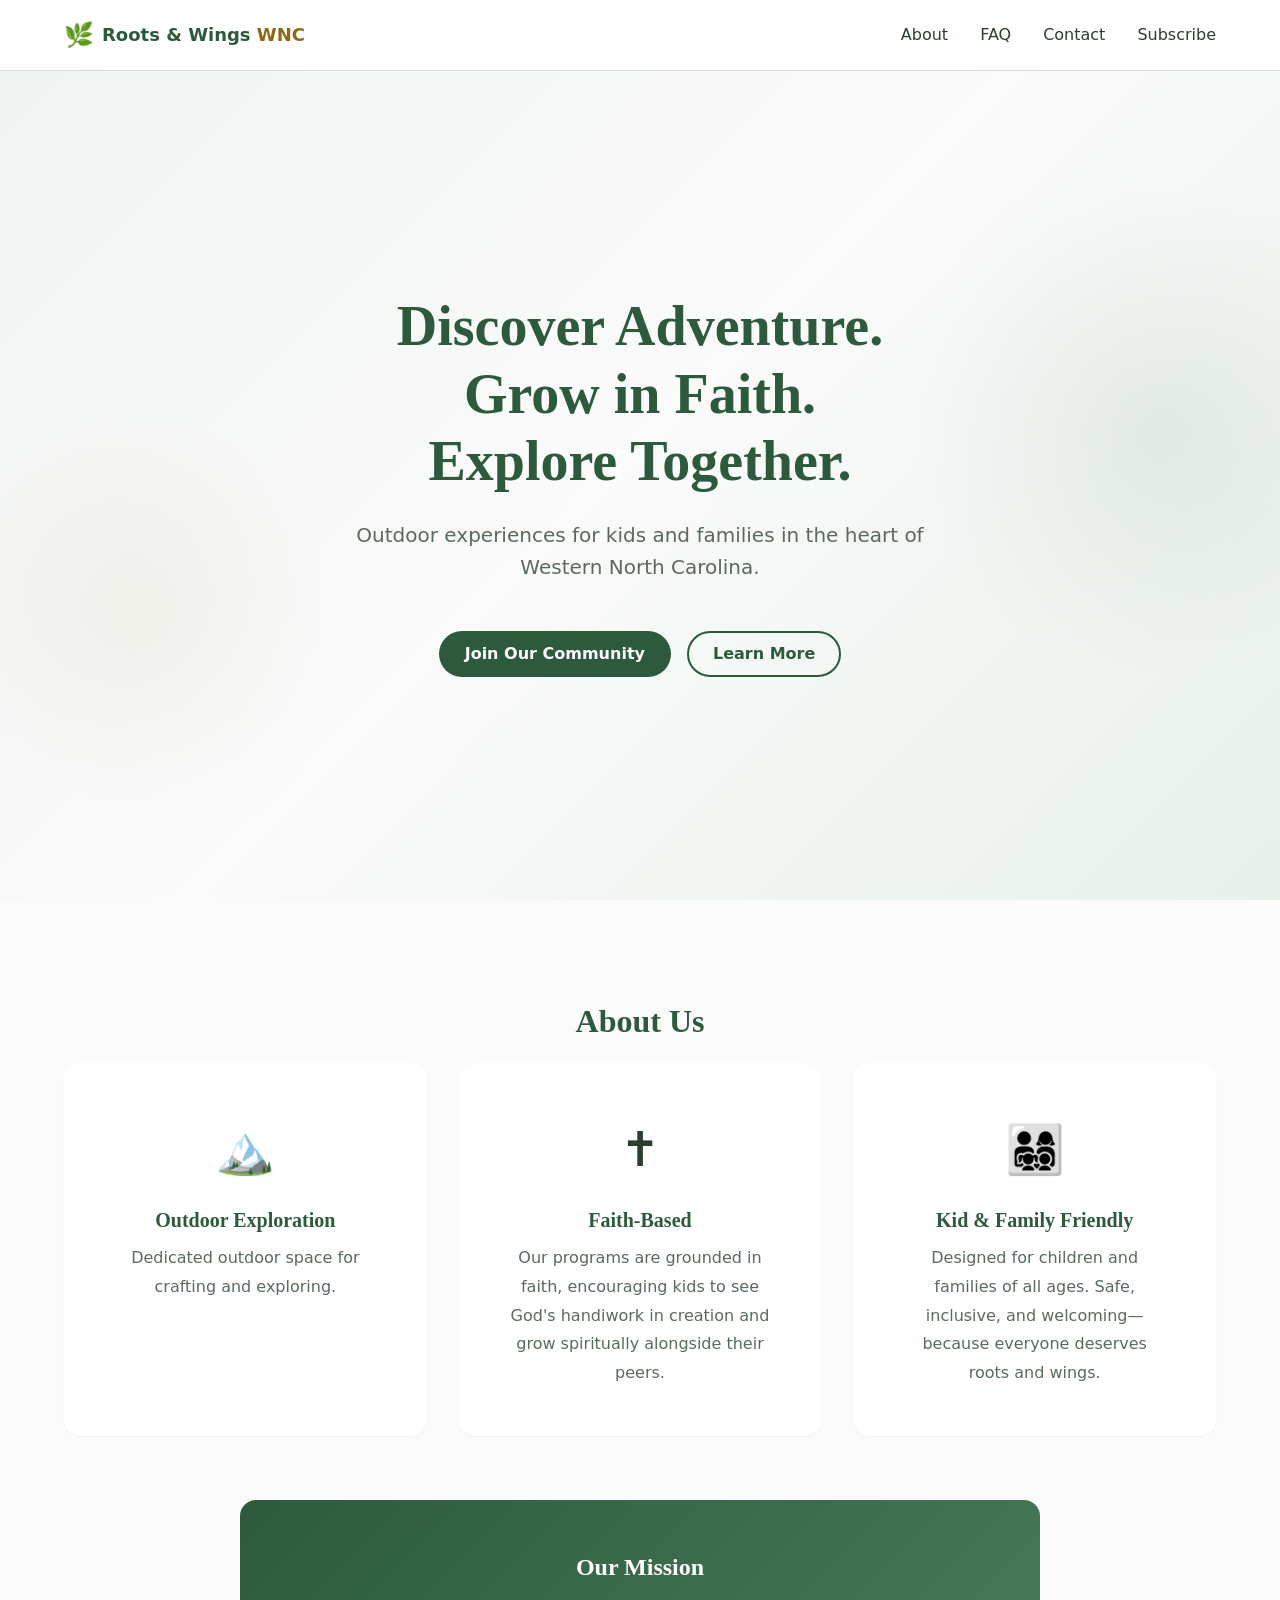
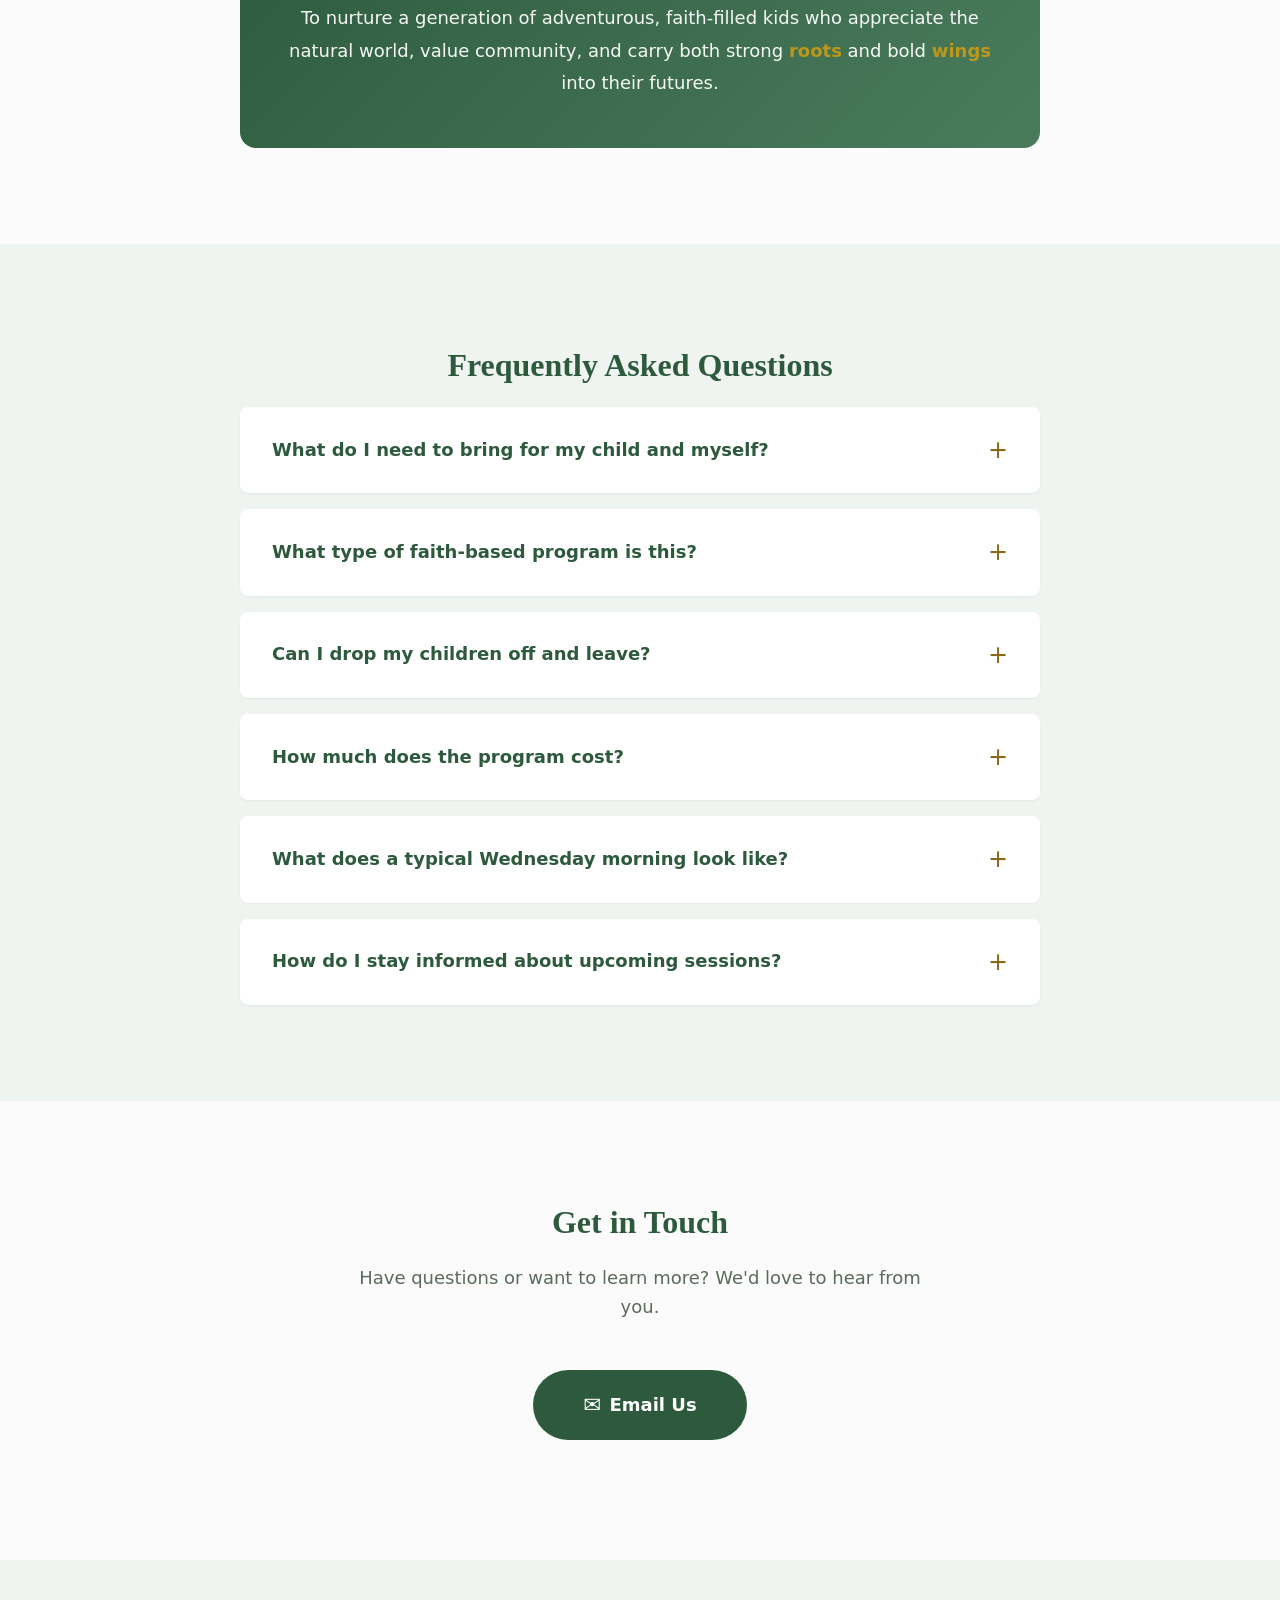
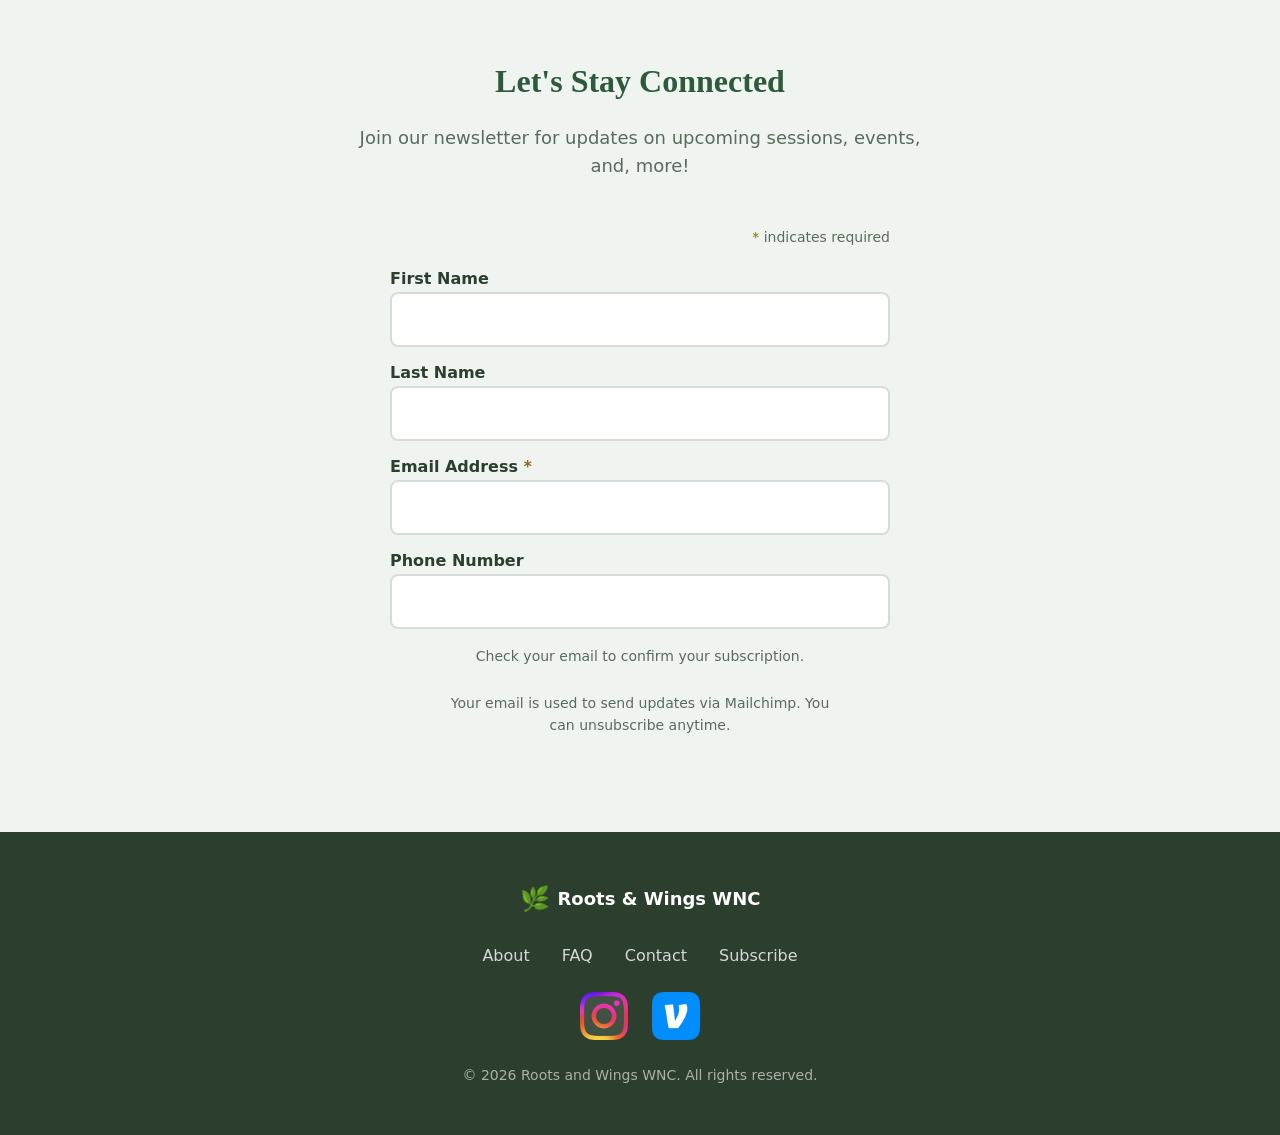
==== web/index.html @ 5a4b7b92 "dynamic hero banners added spring, summer, and fall" ====
<!DOCTYPE html>
<html lang="en">

<head>
    <meta charset="UTF-8">
    <meta name="viewport" content="width=device-width, initial-scale=1.0">
    <meta name="description"
        content="Roots and Wings WNC — An outdoor, faith-based, kid-friendly organization exploring the beauty of Western North Carolina.">
    <meta name="keywords"
        content="Roots and Wings, WNC, Western North Carolina, outdoor, faith-based, kids, family, nature, adventure">
    <meta name="author" content="Roots and Wings WNC">

    <!-- Open Graph -->
    <meta property="og:title" content="Roots and Wings WNC">
    <meta property="og:description"
        content="An outdoor, faith-based, kid-friendly organization in Western North Carolina.">
    <meta property="og:type" content="website">
    <meta property="og:url" content="https://rootsandwingswnc.com">
    <meta property="og:image" content="https://rootsandwingswnc.com/og-image.jpg">

    <!-- Favicon -->
    <link rel="icon" type="image/svg+xml" href="favicon.svg">

    <title>Roots and Wings WNC | Outdoor Faith-Based Adventures</title>
    <link rel="stylesheet" href="styles.css">
    <script
        id="mcjs">!function (c, h, i, m, p) { m = c.createElement(h), p = c.getElementsByTagName(h)[0], m.async = 1, m.src = i, p.parentNode.insertBefore(m, p) }(document, "script", "https://chimpstatic.com/mcjs-connected/js/users/88aef65339cdadfec5aa6b41f/bc09545c3a9273272fa2e830d.js");</script>
</head>

<body>
    <!-- Skip Link for Accessibility -->
    <a href="#main" class="skip-link">Skip to main content</a>

    <!-- Header / Navigation -->
    <header class="header">
        <nav class="nav container">
            <a href="#" class="logo">
                <span class="logo-icon">🌿</span>
                <span class="logo-text">Roots &amp; Wings <span class="logo-wnc">WNC</span></span>
            </a>
            <ul class="nav-links">
                <li><a href="#about">About</a></li>
                <li><a href="#faq">FAQ</a></li>
                <li><a href="#contact">Contact</a></li>
                <li><a href="#subscribe">Subscribe</a></li>
                <li class="nav-social">
                    <a href="https://instagram.com/rootsandwingswnc" class="social-link-nav instagram" aria-label="Follow us on Instagram">
                        <img src="Instagram_Glyph_Gradient.png" alt="Instagram" />
                    </a>
                    <a href="https://venmo.com/rootsandwingswnc" class="social-link-nav venmo" aria-label="Support us on Venmo">
                        <img src="venmo-icon.png" alt="Venmo" />
                    </a>
                </li>
                <li class="nav-email">
                    <a href="mailto:rootsandwingswnc@gmail.com" class="btn btn-primary btn-sm">
                        <span class="btn-icon">✉️</span>
                        Email Us
                    </a>
                </li>
            </ul>
            <button class="nav-toggle" aria-label="Toggle navigation" aria-expanded="false">
                <span class="hamburger"></span>
            </button>
        </nav>
    </header>

    <main id="main">
        <!-- Hero Section -->
        <section class="hero" id="hero-section">
            <div class="container hero-content">
                <h1 class="hero-title" id="hero-title">Discover Adventure.<br>Grow in Faith.<br>Explore Together.</h1>
                <p class="hero-subtitle" id="hero-subtitle">Outdoor experiences for kids and families in the heart of Western North
                    Carolina.</p>
                <div class="hero-cta" id="hero-cta">
                    <a href="#subscribe" class="btn btn-primary">Join Our Community</a>
                    <a href="#about" class="btn btn-secondary">Learn More</a>
                </div>
            </div>
            <div class="hero-bg" id="hero-bg"></div>
        </section>

        <!-- About Section -->
        <section id="about" class="about section">
            <div class="container">
                <h2 class="section-title">About Us</h2>
                <div class="about-grid">
                    <div class="about-card">
                        <div class="about-icon">🏔️</div>
                        <h3>Outdoor Exploration</h3>
                        <p>Dedicated outdoor space for crafting and exploring.</p>
                    </div>
                    <div class="about-card">
                        <div class="about-icon">✝️</div>
                        <h3>Faith-Based</h3>
                        <p>Our programs are grounded in faith, encouraging kids to see God's handiwork in creation and
                            grow spiritually alongside their peers.</p>
                    </div>
                    <div class="about-card">
                        <div class="about-icon">👨‍👩‍👧‍👦</div>
                        <h3>Kid &amp; Family Friendly</h3>
                        <p>Designed for children and families of all ages. Safe, inclusive, and welcoming—because
                            everyone deserves roots and wings.</p>
                    </div>
                </div>
                <div class="about-mission">
                    <h3>Our Mission</h3>
                    <p>To nurture a generation of adventurous, faith-filled kids who appreciate the natural world, value
                        community, and carry both strong <strong>roots</strong> and bold <strong>wings</strong> into
                        their futures.</p>
                </div>
            </div>
        </section>

        <!-- FAQ Section -->
        <section id="faq" class="faq section section-alt">
            <div class="container">
                <h2 class="section-title">Frequently Asked Questions</h2>
                <div class="faq-list">
                    <details class="faq-item">
                        <summary class="faq-question">What do I need to bring for my child and myself?</summary>
                        <div class="faq-answer">
                            <p>Since this is an outdoor program that runs rain or shine, please come prepared for the elements:</p>
                            <ul>
                                <li><strong>Snacks</strong> for your children to enjoy during our designated snack and circle time</li>
                                <li><strong>A blanket</strong> to sit on during group activities</li>
                                <li><strong>Weather-appropriate clothing</strong> to ensure everyone stays comfortable while exploring</li>
                            </ul>
                        </div>
                    </details>

                    <details class="faq-item">
                        <summary class="faq-question">What type of faith-based program is this?</summary>
                        <div class="faq-answer">
                            <p>Roots and Wings is an outdoor and faith-based program designed for families to connect and explore together. Our curriculum is rooted in a non-denominational Christian background.</p>
                            <p><strong>For the Children:</strong> We teach "easy liturgy"—simple rhythms of worship and prayer—that they can use independently and share with their family and friends.</p>
                            <p><strong>For the Guardians:</strong> During our dedicated Parent Circle Time, we reflect on faith-based readings focused on families and the goal of raising a "team" that is on mission for God.</p>
                        </div>
                    </details>

                    <details class="faq-item">
                        <summary class="faq-question">Can I drop my children off and leave?</summary>
                        <div class="faq-answer">
                            <p>This is primarily a parent-led outdoor program where "parents connect and kids explore". A key component of our schedule is the Parent Connect & Wind Down period, which provides a space for adults to walk alongside one another in their shared journey.</p>
                            <p>Because the program is designed for families to connect, we encourage you to stay; however, drop-offs may be discussed on a case-by-case basis.</p>
                        </div>
                    </details>

                    <details class="faq-item">
                        <summary class="faq-question">How much does the program cost?</summary>
                        <div class="faq-answer">
                            <p>The program consists of 8-week sessions. The cost is <strong>$80 per family</strong> for the full session, which averages to $10 per class and covers all supplies for fine motor crafts and activities.</p>
                            <p><em>We remain flexible for families on a budget—please reach out to discuss your situation.</em></p>
                        </div>
                    </details>

                    <details class="faq-item">
                        <summary class="faq-question">What does a typical Wednesday morning look like?</summary>
                        <div class="faq-answer">
                            <p>Our sessions run from <strong>10:00 AM to 12:00 PM</strong>. The morning flows through several stages:</p>
                            <ul>
                                <li><strong>10:00 – 10:45 AM:</strong> Arrival followed by fine motor crafts and activities</li>
                                <li><strong>10:45 – 11:45 AM:</strong> Group time, snacks, and gross motor exploration or outdoor play</li>
                                <li><strong>11:45 AM – 12:00 PM:</strong> Parent Connect while children enjoy a final period of free play</li>
                            </ul>
                        </div>
                    </details>

                    <details class="faq-item">
                        <summary class="faq-question">How do I stay informed about upcoming sessions?</summary>
                        <div class="faq-answer">
                            <p><a href="#subscribe">Subscribe to our newsletter</a> below! We send regular updates about upcoming sessions, special events, and community news.</p>
                        </div>
                    </details>
                </div>
            </div>
        </section>

        <!-- Contact Section -->
        <section id="contact" class="contact section">
            <div class="container">
                <h2 class="section-title">Get in Touch</h2>
                <p class="section-subtitle">Have questions or want to learn more? We'd love to hear from you.</p>
                <div class="contact-cta">
                    <a href="mailto:rootsandwingswnc@gmail.com" class="btn btn-primary btn-lg">
                        <span class="btn-icon">✉️</span>
                        Email Us
                    </a>
                </div>
            </div>
        </section>

        <!-- Subscribe Section -->
        <section id="subscribe" class="subscribe section section-alt">
            <div class="container">
                <h2 class="section-title">Let's Stay Connected</h2>
                <p class="section-subtitle">Join our newsletter for updates on upcoming sessions, events, and, more!</p>

                <div class="subscribe-form-wrapper">
                    <!-- Placeholder form (replace with Mailchimp embed) -->
                    <div id="mc_embed_shell">
                        <link href="//cdn-images.mailchimp.com/embedcode/classic-061523.css" rel="stylesheet"
                            type="text/css">
                        <style type="text/css">
                            #mc_embed_signup {
                                background: #fff;
                                clear: left;
                                font: 14px Helvetica, Arial, sans-serif;
                                width: 600px;
                            }

                            /* Add your own Mailchimp form style overrides in your site stylesheet or in this style block.
                            We recommend moving this block and the preceding CSS link to the HEAD of your HTML file. */
                        </style>
                        <div id="mc_embed_signup">
                            <form
                                action="https://gmail.us16.list-manage.com/subscribe/post?u=88aef65339cdadfec5aa6b41f&amp;id=ab83f176ad&amp;f_id=00a5c2e1f0"
                                method="post" id="mc-embedded-subscribe-form" name="mc-embedded-subscribe-form"
                                class="validate" target="_blank">
                                <div id="mc_embed_signup_scroll">
                                    <h2>Subscribe</h2>
                                    <div class="indicates-required"><span class="asterisk">*</span> indicates required
                                    </div>
                                    <div class="mc-field-group"><label for="mce-FNAME">First Name </label><input
                                            type="text" name="FNAME" class=" text" id="mce-FNAME" value=""></div>
                                    <div class="mc-field-group"><label for="mce-LNAME">Last Name </label><input
                                            type="text" name="LNAME" class=" text" id="mce-LNAME" value=""></div>
                                    <div class="mc-field-group"><label for="mce-EMAIL">Email Address <span
                                                class="asterisk">*</span></label><input type="email" name="EMAIL"
                                            class="required email" id="mce-EMAIL" value="" required=""></div>
                                    <div class="mc-field-group"><label for="mce-PHONE">Phone Number </label><input
                                            type="text" name="PHONE" class="REQ_CSS" id="mce-PHONE" value=""></div>
                                    <div id="mce-responses" class="clear foot">
                                        <div class="response" id="mce-error-response" style="display: none;"></div>
                                        <div class="response" id="mce-success-response" style="display: none;"></div>
                                    </div>
                                    <div aria-hidden="true" style="position: absolute; left: -5000px;">
                                        /* real people should not fill this in and expect good things - do not remove
                                        this or risk form bot signups */
                                        <input type="text" name="b_88aef65339cdadfec5aa6b41f_ab83f176ad" tabindex="-1"
                                            value="">
                                    </div>
                                    <div class="optionalParent">
                                        <div class="clear foot">
                                            <input type="submit" name="subscribe" id="mc-embedded-subscribe"
                                                class="button" value="Subscribe">
                                            <p style="margin: 0px auto;"><a href="http://eepurl.com/jwiwz6"
                                                    title="Mailchimp - email marketing made easy and fun"><span
                                                        style="display: inline-block; background-color: transparent; border-radius: 4px;"><img
                                                            class="refferal_badge"
                                                            src="https://digitalasset.intuit.com/render/content/dam/intuit/mc-fe/en_us/images/intuit-mc-rewards-text-dark.svg"
                                                            alt="Intuit Mailchimp"
                                                            style="width: 220px; height: 40px; display: flex; padding: 2px 0px; justify-content: center; align-items: center;"></span></a>
                                            </p>
                                        </div>
                                    </div>
                                </div>
                            </form>
                        </div>
                        <script type="text/javascript"
                            src="//s3.amazonaws.com/downloads.mailchimp.com/js/mc-validate.js"></script>
                        <script type="text/javascript">(function ($) { window.fnames = new Array(); window.ftypes = new Array(); fnames[1] = 'FNAME'; ftypes[1] = 'text'; fnames[2] = 'LNAME'; ftypes[2] = 'text'; fnames[0] = 'EMAIL'; ftypes[0] = 'email'; fnames[4] = 'PHONE'; ftypes[4] = 'phone'; fnames[3] = 'ADDRESS'; ftypes[3] = 'address'; fnames[5] = 'BIRTHDAY'; ftypes[5] = 'birthday'; fnames[6] = 'COMPANY'; ftypes[6] = 'text'; }(jQuery)); var $mcj = jQuery.noConflict(true);
                            // SMS Phone Multi-Country Functionality
                            if (!window.MC) {
                                window.MC = {};
                            }
                            window.MC.smsPhoneData = {
                                defaultCountryCode: 'US',
                                programs: [],
                                smsProgramDataCountryNames: []
                            };

                            function getCountryUnicodeFlag(countryCode) {
                                return countryCode.toUpperCase().replace(/./g, (char) => String.fromCodePoint(char.charCodeAt(0) + 127397))
                            };

                            // HTML sanitization function to prevent XSS
                            function sanitizeHtml(str) {
                                if (typeof str !== 'string') return '';
                                return str
                                    .replace(/&/g, '&amp;')
                                    .replace(/</g, '&lt;')
                                    .replace(/>/g, '&gt;')
                                    .replace(/"/g, '&quot;')
                                    .replace(/'/g, '&#x27;')
                                    .replace(/\//g, '&#x2F;');
                            }

                            // URL sanitization function to prevent javascript: and data: URLs
                            function sanitizeUrl(url) {
                                if (typeof url !== 'string') return '';
                                const trimmedUrl = url.trim().toLowerCase();
                                if (trimmedUrl.startsWith('javascript:') || trimmedUrl.startsWith('data:') || trimmedUrl.startsWith('vbscript:')) {
                                    return '#';
                                }
                                return url;
                            }

                            const getBrowserLanguage = () => {
                                if (!window?.navigator?.language?.split('-')[1]) {
                                    return window?.navigator?.language?.toUpperCase();
                                }
                                return window?.navigator?.language?.split('-')[1];
                            };

                            function getDefaultCountryProgram(defaultCountryCode, smsProgramData) {
                                if (!smsProgramData || smsProgramData.length === 0) {
                                    return null;
                                }

                                const browserLanguage = getBrowserLanguage();

                                if (browserLanguage) {
                                    const foundProgram = smsProgramData.find(
                                        (program) => program?.countryCode === browserLanguage,
                                    );
                                    if (foundProgram) {
                                        return foundProgram;
                                    }
                                }

                                if (defaultCountryCode) {
                                    const foundProgram = smsProgramData.find(
                                        (program) => program?.countryCode === defaultCountryCode,
                                    );
                                    if (foundProgram) {
                                        return foundProgram;
                                    }
                                }

                                return smsProgramData[0];
                            }

                            function updateSmsLegalText(countryCode, fieldName) {
                                if (!countryCode || !fieldName) {
                                    return;
                                }

                                const programs = window?.MC?.smsPhoneData?.programs;
                                if (!programs || !Array.isArray(programs)) {
                                    return;
                                }

                                const program = programs.find(program => program?.countryCode === countryCode);
                                if (!program || !program.requiredTemplate) {
                                    return;
                                }

                                const legalTextElement = document.querySelector('#legal-text-' + fieldName);
                                if (!legalTextElement) {
                                    return;
                                }

                                // Remove HTML tags and clean up the text
                                const divRegex = new RegExp('</?[div][^>]*>', 'gi');
                                const fullAnchorRegex = new RegExp('<a.*?</a>', 'g');
                                const anchorRegex = new RegExp('<a href="(.*?)" target="(.*?)">(.*?)</a>');

                                const template = program.requiredTemplate.replace(divRegex, '');



                                legalTextElement.textContent = '';
                                const parts = template.split(/(<a href=".*?" target=".*?">.*?<\/a>)/g);
                                parts.forEach(function (part) {
                                    if (!part) {
                                        return;
                                    }
                                    const anchorMatch = part.match(/<a href="(.*?)" target="(.*?)">(.*?)<\/a>/);
                                    if (anchorMatch) {
                                        const linkElement = document.createElement('a');
                                        linkElement.href = sanitizeUrl(anchorMatch[1]);
                                        linkElement.target = sanitizeHtml(anchorMatch[2]);
                                        linkElement.textContent = sanitizeHtml(anchorMatch[3]);
                                        legalTextElement.appendChild(linkElement);
                                    } else {
                                        legalTextElement.appendChild(document.createTextNode(part));
                                    }
                                });

                            }

                            function generateDropdownOptions(smsProgramData) {
                                if (!smsProgramData || smsProgramData.length === 0) {
                                    return '';
                                }

                                return smsProgramData.map(program => {
                                    const flag = getCountryUnicodeFlag(program.countryCode);
                                    const countryName = getCountryName(program.countryCode);
                                    const callingCode = program.countryCallingCode || '';
                                    // Sanitize all values to prevent XSS
                                    const sanitizedCountryCode = sanitizeHtml(program.countryCode || '');
                                    const sanitizedCountryName = sanitizeHtml(countryName || '');
                                    const sanitizedCallingCode = sanitizeHtml(callingCode || '');
                                    return '<option value="' + sanitizedCountryCode + '">' + sanitizedCountryName + ' ' + sanitizedCallingCode + '</option>';
                                }).join('');
                            }

                            function getCountryName(countryCode) {
                                if (window.MC?.smsPhoneData?.smsProgramDataCountryNames && Array.isArray(window.MC.smsPhoneData.smsProgramDataCountryNames)) {
                                    for (let i = 0; i < window.MC.smsPhoneData.smsProgramDataCountryNames.length; i++) {
                                        if (window.MC.smsPhoneData.smsProgramDataCountryNames[i].code === countryCode) {
                                            return window.MC.smsPhoneData.smsProgramDataCountryNames[i].name;
                                        }
                                    }
                                }
                                return countryCode;
                            }

                            function getDefaultPlaceholder(countryCode) {
                                if (!countryCode || typeof countryCode !== 'string') {
                                    return '+1 000 000 0000'; // Default US placeholder
                                }

                                var mockPlaceholders = [
                                    {
                                        countryCode: 'US',
                                        placeholder: '+1 000 000 0000',
                                        helpText: 'Include the US country code +1 before the phone number',
                                    },
                                    {
                                        countryCode: 'GB',
                                        placeholder: '+44 0000 000000',
                                        helpText: 'Include the GB country code +44 before the phone number',
                                    },
                                    {
                                        countryCode: 'CA',
                                        placeholder: '+1 000 000 0000',
                                        helpText: 'Include the CA country code +1 before the phone number',
                                    },
                                    {
                                        countryCode: 'AU',
                                        placeholder: '+61 000 000 000',
                                        helpText: 'Include the AU country code +61 before the phone number',
                                    },
                                    {
                                        countryCode: 'DE',
                                        placeholder: '+49 000 0000000',
                                        helpText: 'Fügen Sie vor der Telefonnummer die DE-Ländervorwahl +49 ein',
                                    },
                                    {
                                        countryCode: 'FR',
                                        placeholder: '+33 0 00 00 00 00',
                                        helpText: 'Incluez le code pays FR +33 avant le numéro de téléphone',
                                    },
                                    {
                                        countryCode: 'ES',
                                        placeholder: '+34 000 000 000',
                                        helpText: 'Incluya el código de país ES +34 antes del número de teléfono',
                                    },
                                    {
                                        countryCode: 'NL',
                                        placeholder: '+31 0 00000000',
                                        helpText: 'Voeg de NL-landcode +31 toe vóór het telefoonnummer',
                                    },
                                    {
                                        countryCode: 'BE',
                                        placeholder: '+32 000 00 00 00',
                                        helpText: 'Incluez le code pays BE +32 avant le numéro de téléphone',
                                    },
                                    {
                                        countryCode: 'CH',
                                        placeholder: '+41 00 000 00 00',
                                        helpText: 'Fügen Sie vor der Telefonnummer die CH-Ländervorwahl +41 ein',
                                    },
                                    {
                                        countryCode: 'AT',
                                        placeholder: '+43 000 000 0000',
                                        helpText: 'Fügen Sie vor der Telefonnummer die AT-Ländervorwahl +43 ein',
                                    },
                                    {
                                        countryCode: 'IE',
                                        placeholder: '+353 00 000 0000',
                                        helpText: 'Include the IE country code +353 before the phone number',
                                    },
                                    {
                                        countryCode: 'IT',
                                        placeholder: '+39 000 000 0000',
                                        helpText: 'Includere il prefisso internazionale IT +39 prima del numero di telefono',
                                    },
                                ];

                                const selectedPlaceholder = mockPlaceholders.find(function (item) {
                                    return item && item.countryCode === countryCode;
                                });

                                return selectedPlaceholder ? selectedPlaceholder.placeholder : mockPlaceholders[0].placeholder;
                            }

                            function updatePlaceholder(countryCode, fieldName) {
                                if (!countryCode || !fieldName) {
                                    return;
                                }

                                const phoneInput = document.querySelector('#mce-' + fieldName);
                                if (!phoneInput) {
                                    return;
                                }

                                const placeholder = getDefaultPlaceholder(countryCode);
                                if (placeholder) {
                                    phoneInput.placeholder = placeholder;
                                }
                            }

                            function updateCountryCodeInstruction(countryCode, fieldName) {
                                updatePlaceholder(countryCode, fieldName);

                            }

                            function getDefaultHelpText(countryCode) {
                                var mockPlaceholders = [
                                    {
                                        countryCode: 'US',
                                        placeholder: '+1 000 000 0000',
                                        helpText: 'Include the US country code +1 before the phone number',
                                    },
                                    {
                                        countryCode: 'GB',
                                        placeholder: '+44 0000 000000',
                                        helpText: 'Include the GB country code +44 before the phone number',
                                    },
                                    {
                                        countryCode: 'CA',
                                        placeholder: '+1 000 000 0000',
                                        helpText: 'Include the CA country code +1 before the phone number',
                                    },
                                    {
                                        countryCode: 'AU',
                                        placeholder: '+61 000 000 000',
                                        helpText: 'Include the AU country code +61 before the phone number',
                                    },
                                    {
                                        countryCode: 'DE',
                                        placeholder: '+49 000 0000000',
                                        helpText: 'Fügen Sie vor der Telefonnummer die DE-Ländervorwahl +49 ein',
                                    },
                                    {
                                        countryCode: 'FR',
                                        placeholder: '+33 0 00 00 00 00',
                                        helpText: 'Incluez le code pays FR +33 avant le numéro de téléphone',
                                    },
                                    {
                                        countryCode: 'ES',
                                        placeholder: '+34 000 000 000',
                                        helpText: 'Incluya el código de país ES +34 antes del número de teléfono',
                                    },
                                    {
                                        countryCode: 'NL',
                                        placeholder: '+31 0 00000000',
                                        helpText: 'Voeg de NL-landcode +31 toe vóór het telefoonnummer',
                                    },
                                    {
                                        countryCode: 'BE',
                                        placeholder: '+32 000 00 00 00',
                                        helpText: 'Incluez le code pays BE +32 avant le numéro de téléphone',
                                    },
                                    {
                                        countryCode: 'CH',
                                        placeholder: '+41 00 000 00 00',
                                        helpText: 'Fügen Sie vor der Telefonnummer die CH-Ländervorwahl +41 ein',
                                    },
                                    {
                                        countryCode: 'AT',
                                        placeholder: '+43 000 000 0000',
                                        helpText: 'Fügen Sie vor der Telefonnummer die AT-Ländervorwahl +43 ein',
                                    },
                                    {
                                        countryCode: 'IE',
                                        placeholder: '+353 00 000 0000',
                                        helpText: 'Include the IE country code +353 before the phone number',
                                    },
                                    {
                                        countryCode: 'IT',
                                        placeholder: '+39 000 000 0000',
                                        helpText: 'Includere il prefisso internazionale IT +39 prima del numero di telefono',
                                    },
                                ];

                                if (!countryCode || typeof countryCode !== 'string') {
                                    return mockPlaceholders[0].helpText;
                                }

                                const selectedHelpText = mockPlaceholders.find(function (item) {
                                    return item && item.countryCode === countryCode;
                                });

                                return selectedHelpText ? selectedHelpText.helpText : mockPlaceholders[0].helpText;
                            }

                            function setDefaultHelpText(countryCode) {
                                const helpTextSpan = document.querySelector('#help-text');
                                if (!helpTextSpan) {
                                    return;
                                }


                            }

                            function updateHelpTextCountryCode(countryCode, fieldName) {
                                if (!countryCode || !fieldName) {
                                    return;
                                }

                                setDefaultHelpText(countryCode);
                            }

                            function initializeSmsPhoneDropdown(fieldName) {
                                if (!fieldName || typeof fieldName !== 'string') {
                                    return;
                                }

                                const dropdown = document.querySelector('#country-select-' + fieldName);
                                const displayFlag = document.querySelector('#flag-display-' + fieldName);

                                if (!dropdown || !displayFlag) {
                                    return;
                                }

                                const smsPhoneData = window.MC?.smsPhoneData;
                                if (smsPhoneData && smsPhoneData.programs && Array.isArray(smsPhoneData.programs)) {
                                    dropdown.innerHTML = generateDropdownOptions(smsPhoneData.programs);
                                }

                                const defaultProgram = getDefaultCountryProgram(smsPhoneData?.defaultCountryCode, smsPhoneData?.programs);
                                if (defaultProgram && defaultProgram.countryCode) {
                                    dropdown.value = defaultProgram.countryCode;

                                    const flagSpan = displayFlag?.querySelector('#flag-emoji-' + fieldName);
                                    if (flagSpan) {
                                        flagSpan.textContent = getCountryUnicodeFlag(defaultProgram.countryCode);
                                        flagSpan.setAttribute('aria-label', sanitizeHtml(defaultProgram.countryCode) + ' flag');
                                    }

                                    updateSmsLegalText(defaultProgram.countryCode, fieldName);
                                    updatePlaceholder(defaultProgram.countryCode, fieldName);
                                    updateCountryCodeInstruction(defaultProgram.countryCode, fieldName);
                                }


                                var smsNotRequiredRemoveCountryCodeEnabled = true;
                                var smsField = Object.values({ "FNAME": { "name": "FNAME", "label": "First Name", "helper_text": "", "type": "text", "required": false, "audience_field_name": "First Name", "enabled": true, "order": 0, "field_type": "merge", "merge_id": 1 }, "LNAME": { "name": "LNAME", "label": "Last Name", "helper_text": "", "type": "text", "required": false, "audience_field_name": "Last Name", "enabled": true, "order": 1, "field_type": "merge", "merge_id": 2 }, "EMAIL": { "name": "EMAIL", "label": "Email Address", "helper_text": "", "merge_id": 0, "type": "email", "required": true, "audience_field_name": "Email Address", "field_type": "merge", "enabled": true, "order": 2 }, "PHONE": { "name": "PHONE", "label": "Phone Number", "helper_text": "", "type": "phone", "required": false, "audience_field_name": "Phone Number", "phoneformat": "", "enabled": true, "order": 3, "field_type": "merge", "merge_id": 4 }, "ADDRESS": { "name": "ADDRESS", "label": "Address", "helper_text": "", "type": "address", "required": false, "audience_field_name": "Address", "enabled": false, "order": null, "field_type": "merge", "merge_id": 3, "countries": { "2": "Albania", "3": "Algeria", "4": "Andorra", "5": "Angola", "6": "Argentina", "7": "Armenia", "8": "Australia", "9": "Austria", "10": "Azerbaijan", "11": "Bahamas", "12": "Bahrain", "13": "Bangladesh", "14": "Barbados", "15": "Belarus", "16": "Belgium", "17": "Belize", "18": "Benin", "19": "Bermuda", "20": "Bhutan", "21": "Bolivia", "22": "Bosnia and Herzegovina", "23": "Botswana", "24": "Brazil", "25": "Bulgaria", "26": "Burkina Faso", "27": "Burundi", "28": "Cambodia", "29": "Cameroon", "30": "Canada", "31": "Cape Verde", "32": "Cayman Islands", "33": "Central African Republic", "34": "Chad", "35": "Chile", "36": "China", "37": "Colombia", "38": "Congo", "40": "Croatia", "41": "Cyprus", "42": "Czech Republic", "43": "Denmark", "44": "Djibouti", "45": "Ecuador", "46": "Egypt", "47": "El Salvador", "48": "Equatorial Guinea", "49": "Eritrea", "50": "Estonia", "51": "Ethiopia", "52": "Fiji", "53": "Finland", "54": "France", "56": "Gabon", "57": "Gambia", "58": "Georgia", "59": "Germany", "60": "Ghana", "61": "Greece", "62": "Guam", "63": "Guinea", "64": "Guinea-Bissau", "65": "Guyana", "66": "Honduras", "67": "Hong Kong", "68": "Hungary", "69": "Iceland", "70": "India", "71": "Indonesia", "74": "Ireland", "75": "Israel", "76": "Italy", "78": "Japan", "79": "Jordan", "80": "Kazakhstan", "81": "Kenya", "82": "Kuwait", "83": "Kyrgyzstan", "84": "Lao People's Democratic Republic", "85": "Latvia", "86": "Lebanon", "87": "Lesotho", "88": "Liberia", "90": "Liechtenstein", "91": "Lithuania", "92": "Luxembourg", "93": "Macedonia", "94": "Madagascar", "95": "Malawi", "96": "Malaysia", "97": "Maldives", "98": "Mali", "99": "Malta", "100": "Mauritania", "101": "Mexico", "102": "Moldova", "103": "Monaco", "104": "Mongolia", "105": "Morocco", "106": "Mozambique", "107": "Namibia", "108": "Nepal", "109": "Netherlands", "110": "Netherlands Antilles", "111": "New Zealand", "112": "Nicaragua", "113": "Niger", "114": "Nigeria", "116": "Norway", "117": "Oman", "118": "Pakistan", "119": "Panama", "120": "Paraguay", "121": "Peru", "122": "Philippines", "123": "Poland", "124": "Portugal", "126": "Qatar", "127": "Reunion", "128": "Romania", "129": "Russia", "130": "Rwanda", "132": "Samoa (Independent)", "133": "Saudi Arabia", "134": "Senegal", "135": "Seychelles", "136": "Sierra Leone", "137": "Singapore", "138": "Slovakia", "139": "Slovenia", "140": "Somalia", "141": "South Africa", "142": "South Korea", "143": "Spain", "144": "Sri Lanka", "146": "Suriname", "147": "Swaziland", "148": "Sweden", "149": "Switzerland", "152": "Taiwan", "153": "Tanzania", "154": "Thailand", "155": "Togo", "156": "Tunisia", "157": "Turkiye", "158": "Turkmenistan", "159": "Uganda", "161": "Ukraine", "162": "United Arab Emirates", "163": "Uruguay", "164": "USA", "165": "Uzbekistan", "166": "Vatican City State (Holy See)", "167": "Venezuela", "168": "Vietnam", "169": "Virgin Islands (British)", "170": "Yemen", "173": "Zambia", "174": "Zimbabwe", "175": "Antigua And Barbuda", "176": "Anguilla", "178": "American Samoa", "179": "Aruba", "180": "Brunei Darussalam", "181": "Bouvet Island", "183": "Cook Islands", "185": "Christmas Island", "187": "Dominican Republic", "188": "Western Sahara", "189": "Falkland Islands", "191": "Faroe Islands", "192": "Grenada", "193": "French Guiana", "194": "Gibraltar", "195": "Greenland", "196": "Guadeloupe", "198": "Guatemala", "200": "Haiti", "202": "Jamaica", "203": "Kiribati", "204": "Comoros", "205": "Saint Kitts and Nevis", "206": "Saint Lucia", "207": "Marshall Islands", "208": "Macau", "210": "Martinique", "212": "Mauritius", "213": "New Caledonia", "214": "Norfolk Island", "215": "Nauru", "217": "Niue", "219": "Papua New Guinea", "221": "Pitcairn", "222": "Palau", "223": "Solomon Islands", "225": "Svalbard and Jan Mayen Islands", "227": "San Marino", "232": "Tonga", "233": "Timor-Leste", "234": "Trinidad and Tobago", "235": "Tuvalu", "237": "Saint Vincent and the Grenadines", "238": "Virgin Islands (U.S.)", "239": "Vanuatu", "241": "Mayotte", "242": "Myanmar", "255": "Sao Tome and Principe", "257": "South Georgia and the South Sandwich Islands", "260": "Tajikistan", "262": "United Kingdom", "268": "Costa Rica", "270": "Guernsey", "272": "North Korea", "274": "Afghanistan", "275": "Cote D'Ivoire", "276": "Cuba", "277": "French Polynesia", "278": "Iran", "279": "Iraq", "281": "Libya", "282": "Palestine", "285": "Syria", "286": "Aaland Islands", "287": "Turks & Caicos Islands", "288": "Jersey  (Channel Islands)", "289": "Dominica", "290": "Montenegro", "293": "Sudan", "294": "Montserrat", "298": "Curacao", "302": "Sint Maarten", "311": "South Sudan", "315": "Republic of Kosovo", "318": "Congo, Democratic Republic of the", "323": "Isle of Man", "324": "Saint Martin", "325": "Bonaire, Saint Eustatius and Saba", "326": "Serbia" }, "defaultcountry": 164 }, "BIRTHDAY": { "name": "BIRTHDAY", "label": "Birthday", "helper_text": "", "type": "birthday", "required": false, "audience_field_name": "Birthday", "dateformat": "MM/DD", "enabled": false, "order": null, "field_type": "merge", "merge_id": 5 }, "COMPANY": { "name": "COMPANY", "label": "Company", "helper_text": "", "type": "text", "required": false, "audience_field_name": "Company", "enabled": false, "order": null, "field_type": "merge", "merge_id": 6 } }).find(function (f) { return f.name === fieldName && f.type === 'smsphone'; });
                                var isRequired = smsField ? smsField.required : false;
                                var shouldAppendCountryCode = smsNotRequiredRemoveCountryCodeEnabled ? isRequired : true;

                                var phoneInput = document.querySelector('#mce-' + fieldName);
                                if (phoneInput && defaultProgram.countryCallingCode && shouldAppendCountryCode) {
                                    phoneInput.value = defaultProgram.countryCallingCode;
                                }



                                displayFlag?.addEventListener('click', function (e) {
                                    dropdown.focus();
                                });


                                dropdown?.addEventListener('change', function () {
                                    const selectedCountry = this.value;

                                    if (!selectedCountry || typeof selectedCountry !== 'string') {
                                        return;
                                    }

                                    const flagSpan = displayFlag?.querySelector('#flag-emoji-' + fieldName);
                                    if (flagSpan) {
                                        flagSpan.textContent = getCountryUnicodeFlag(selectedCountry);
                                        flagSpan.setAttribute('aria-label', sanitizeHtml(selectedCountry) + ' flag');
                                    }


                                    const selectedProgram = window.MC?.smsPhoneData?.programs.find(function (program) {
                                        return program && program.countryCode === selectedCountry;
                                    });

                                    var smsNotRequiredRemoveCountryCodeEnabled = true;
                                    var smsField = Object.values({ "FNAME": { "name": "FNAME", "label": "First Name", "helper_text": "", "type": "text", "required": false, "audience_field_name": "First Name", "enabled": true, "order": 0, "field_type": "merge", "merge_id": 1 }, "LNAME": { "name": "LNAME", "label": "Last Name", "helper_text": "", "type": "text", "required": false, "audience_field_name": "Last Name", "enabled": true, "order": 1, "field_type": "merge", "merge_id": 2 }, "EMAIL": { "name": "EMAIL", "label": "Email Address", "helper_text": "", "merge_id": 0, "type": "email", "required": true, "audience_field_name": "Email Address", "field_type": "merge", "enabled": true, "order": 2 }, "PHONE": { "name": "PHONE", "label": "Phone Number", "helper_text": "", "type": "phone", "required": false, "audience_field_name": "Phone Number", "phoneformat": "", "enabled": true, "order": 3, "field_type": "merge", "merge_id": 4 }, "ADDRESS": { "name": "ADDRESS", "label": "Address", "helper_text": "", "type": "address", "required": false, "audience_field_name": "Address", "enabled": false, "order": null, "field_type": "merge", "merge_id": 3, "countries": { "2": "Albania", "3": "Algeria", "4": "Andorra", "5": "Angola", "6": "Argentina", "7": "Armenia", "8": "Australia", "9": "Austria", "10": "Azerbaijan", "11": "Bahamas", "12": "Bahrain", "13": "Bangladesh", "14": "Barbados", "15": "Belarus", "16": "Belgium", "17": "Belize", "18": "Benin", "19": "Bermuda", "20": "Bhutan", "21": "Bolivia", "22": "Bosnia and Herzegovina", "23": "Botswana", "24": "Brazil", "25": "Bulgaria", "26": "Burkina Faso", "27": "Burundi", "28": "Cambodia", "29": "Cameroon", "30": "Canada", "31": "Cape Verde", "32": "Cayman Islands", "33": "Central African Republic", "34": "Chad", "35": "Chile", "36": "China", "37": "Colombia", "38": "Congo", "40": "Croatia", "41": "Cyprus", "42": "Czech Republic", "43": "Denmark", "44": "Djibouti", "45": "Ecuador", "46": "Egypt", "47": "El Salvador", "48": "Equatorial Guinea", "49": "Eritrea", "50": "Estonia", "51": "Ethiopia", "52": "Fiji", "53": "Finland", "54": "France", "56": "Gabon", "57": "Gambia", "58": "Georgia", "59": "Germany", "60": "Ghana", "61": "Greece", "62": "Guam", "63": "Guinea", "64": "Guinea-Bissau", "65": "Guyana", "66": "Honduras", "67": "Hong Kong", "68": "Hungary", "69": "Iceland", "70": "India", "71": "Indonesia", "74": "Ireland", "75": "Israel", "76": "Italy", "78": "Japan", "79": "Jordan", "80": "Kazakhstan", "81": "Kenya", "82": "Kuwait", "83": "Kyrgyzstan", "84": "Lao People's Democratic Republic", "85": "Latvia", "86": "Lebanon", "87": "Lesotho", "88": "Liberia", "90": "Liechtenstein", "91": "Lithuania", "92": "Luxembourg", "93": "Macedonia", "94": "Madagascar", "95": "Malawi", "96": "Malaysia", "97": "Maldives", "98": "Mali", "99": "Malta", "100": "Mauritania", "101": "Mexico", "102": "Moldova", "103": "Monaco", "104": "Mongolia", "105": "Morocco", "106": "Mozambique", "107": "Namibia", "108": "Nepal", "109": "Netherlands", "110": "Netherlands Antilles", "111": "New Zealand", "112": "Nicaragua", "113": "Niger", "114": "Nigeria", "116": "Norway", "117": "Oman", "118": "Pakistan", "119": "Panama", "120": "Paraguay", "121": "Peru", "122": "Philippines", "123": "Poland", "124": "Portugal", "126": "Qatar", "127": "Reunion", "128": "Romania", "129": "Russia", "130": "Rwanda", "132": "Samoa (Independent)", "133": "Saudi Arabia", "134": "Senegal", "135": "Seychelles", "136": "Sierra Leone", "137": "Singapore", "138": "Slovakia", "139": "Slovenia", "140": "Somalia", "141": "South Africa", "142": "South Korea", "143": "Spain", "144": "Sri Lanka", "146": "Suriname", "147": "Swaziland", "148": "Sweden", "149": "Switzerland", "152": "Taiwan", "153": "Tanzania", "154": "Thailand", "155": "Togo", "156": "Tunisia", "157": "Turkiye", "158": "Turkmenistan", "159": "Uganda", "161": "Ukraine", "162": "United Arab Emirates", "163": "Uruguay", "164": "USA", "165": "Uzbekistan", "166": "Vatican City State (Holy See)", "167": "Venezuela", "168": "Vietnam", "169": "Virgin Islands (British)", "170": "Yemen", "173": "Zambia", "174": "Zimbabwe", "175": "Antigua And Barbuda", "176": "Anguilla", "178": "American Samoa", "179": "Aruba", "180": "Brunei Darussalam", "181": "Bouvet Island", "183": "Cook Islands", "185": "Christmas Island", "187": "Dominican Republic", "188": "Western Sahara", "189": "Falkland Islands", "191": "Faroe Islands", "192": "Grenada", "193": "French Guiana", "194": "Gibraltar", "195": "Greenland", "196": "Guadeloupe", "198": "Guatemala", "200": "Haiti", "202": "Jamaica", "203": "Kiribati", "204": "Comoros", "205": "Saint Kitts and Nevis", "206": "Saint Lucia", "207": "Marshall Islands", "208": "Macau", "210": "Martinique", "212": "Mauritius", "213": "New Caledonia", "214": "Norfolk Island", "215": "Nauru", "217": "Niue", "219": "Papua New Guinea", "221": "Pitcairn", "222": "Palau", "223": "Solomon Islands", "225": "Svalbard and Jan Mayen Islands", "227": "San Marino", "232": "Tonga", "233": "Timor-Leste", "234": "Trinidad and Tobago", "235": "Tuvalu", "237": "Saint Vincent and the Grenadines", "238": "Virgin Islands (U.S.)", "239": "Vanuatu", "241": "Mayotte", "242": "Myanmar", "255": "Sao Tome and Principe", "257": "South Georgia and the South Sandwich Islands", "260": "Tajikistan", "262": "United Kingdom", "268": "Costa Rica", "270": "Guernsey", "272": "North Korea", "274": "Afghanistan", "275": "Cote D'Ivoire", "276": "Cuba", "277": "French Polynesia", "278": "Iran", "279": "Iraq", "281": "Libya", "282": "Palestine", "285": "Syria", "286": "Aaland Islands", "287": "Turks & Caicos Islands", "288": "Jersey  (Channel Islands)", "289": "Dominica", "290": "Montenegro", "293": "Sudan", "294": "Montserrat", "298": "Curacao", "302": "Sint Maarten", "311": "South Sudan", "315": "Republic of Kosovo", "318": "Congo, Democratic Republic of the", "323": "Isle of Man", "324": "Saint Martin", "325": "Bonaire, Saint Eustatius and Saba", "326": "Serbia" }, "defaultcountry": 164 }, "BIRTHDAY": { "name": "BIRTHDAY", "label": "Birthday", "helper_text": "", "type": "birthday", "required": false, "audience_field_name": "Birthday", "dateformat": "MM/DD", "enabled": false, "order": null, "field_type": "merge", "merge_id": 5 }, "COMPANY": { "name": "COMPANY", "label": "Company", "helper_text": "", "type": "text", "required": false, "audience_field_name": "Company", "enabled": false, "order": null, "field_type": "merge", "merge_id": 6 } }).find(function (f) { return f.name === fieldName && f.type === 'smsphone'; });
                                    var isRequired = smsField ? smsField.required : false;
                                    var shouldAppendCountryCode = smsNotRequiredRemoveCountryCodeEnabled ? isRequired : true;

                                    var phoneInput = document.querySelector('#mce-' + fieldName);
                                    if (phoneInput && selectedProgram.countryCallingCode && shouldAppendCountryCode) {
                                        phoneInput.value = selectedProgram.countryCallingCode;
                                    }


                                    updateSmsLegalText(selectedCountry, fieldName);
                                    updatePlaceholder(selectedCountry, fieldName);
                                    updateCountryCodeInstruction(selectedCountry, fieldName);
                                });
                            }

                            document.addEventListener('DOMContentLoaded', function () {
                                const smsPhoneFields = document.querySelectorAll('[id^="country-select-"]');

                                smsPhoneFields.forEach(function (dropdown) {
                                    const fieldName = dropdown?.id.replace('country-select-', '');
                                    initializeSmsPhoneDropdown(fieldName);
                                });
                            });
                        </script>
                    </div>

                    <!-- End placeholder -->

                    <p class="subscribe-note">Check your email to confirm your subscription.</p>
                </div>

                <p class="privacy-note">Your email is used to send updates via Mailchimp. You can unsubscribe anytime.
                </p>
            </div>
        </section>
    </main>

    <!-- Footer -->
    <footer class="footer">
        <div class="container footer-content">
            <div class="footer-brand">
                <span class="logo-icon">🌿</span>
                <span>Roots &amp; Wings WNC</span>
            </div>
            <nav class="footer-nav">
                <a href="#about">About</a>
                <a href="#faq">FAQ</a>
                <a href="#contact">Contact</a>
                <a href="#subscribe">Subscribe</a>
            </nav>
            <div class="footer-social">
                <a href="https://instagram.com/rootsandwingswnc" class="social-link instagram" aria-label="Follow us on Instagram">
                    <img src="Instagram_Glyph_Gradient.png" alt="Instagram" />
                </a>
                <a href="https://venmo.com/rootsandwingswnc" class="social-link venmo" aria-label="Support us on Venmo">
                    <img src="venmo-icon.png" alt="Venmo" />
                </a>
            </div>
            <p class="footer-copy">&copy; 2026 Roots and Wings WNC. All rights reserved.</p>
        </div>
    </footer>

    <!-- Mobile Nav Script -->
    <script>
        (function () {
            const toggle = document.querySelector('.nav-toggle');
            const nav = document.querySelector('.nav');

            toggle.addEventListener('click', function () {
                const expanded = this.getAttribute('aria-expanded') === 'true';
                this.setAttribute('aria-expanded', !expanded);
                nav.classList.toggle('nav-open');
            });

            // Close mobile nav when clicking a link
            document.querySelectorAll('.nav-links a').forEach(link => {
                link.addEventListener('click', () => {
                    toggle.setAttribute('aria-expanded', 'false');
                    nav.classList.remove('nav-open');
                });
            });

            // Smooth scroll for anchor links
            document.querySelectorAll('a[href^="#"]').forEach(anchor => {
                anchor.addEventListener('click', function (e) {
                    const href = this.getAttribute('href');
                    if (href === '#') return;

                    e.preventDefault();
                    const target = document.querySelector(href);
                    if (target) {
                        target.scrollIntoView({ behavior: 'smooth' });
                        // Update URL without jumping
                        history.pushState(null, null, href);
                    }
                });
            });
        })();
    </script>

    <!-- Dynamic Hero Banner Script -->
    <script>
        (function() {
            async function loadHeroBanners() {
                try {
                    const response = await fetch('hero_banners.json');
                    const data = await response.json();
                    return data.hero_banners;
                } catch (error) {
                    console.error('Failed to load hero banners:', error);
                    return [];
                }
            }

            function updateHeroBanner(banners) {
                const now = new Date();
                now.setHours(0, 0, 0, 0); // Compare dates at midnight
                
                // Find active banner based on current date
                const activeBanner = banners.find(banner => {
                    const launchDate = new Date(banner.launch_date);
                    const endDate = new Date(banner.end_launch_date);
                    launchDate.setHours(0, 0, 0, 0);
                    endDate.setHours(23, 59, 59, 999);
                    
                    return now >= launchDate && now <= endDate;
                });

                // If no active banner found, keep default content
                if (!activeBanner) {
                    console.log('No active banner for current date, using default content');
                    return;
                }

                // Update the DOM with active banner content
                const titleEl = document.getElementById('hero-title');
                const subtitleEl = document.getElementById('hero-subtitle');
                const ctaEl = document.getElementById('hero-cta');
                const heroSection = document.getElementById('hero-section');

                if (titleEl) {
                    titleEl.innerHTML = `${activeBanner.title}<br>${activeBanner.subtitle}`;
                }
                
                if (subtitleEl) {
                    subtitleEl.textContent = 'Outdoor experiences for kids and families in the heart of Western North Carolina.';
                }
                
                if (ctaEl) {
                    ctaEl.innerHTML = `
                        <a href="${activeBanner.cta_url}" class="btn btn-primary">${activeBanner.cta_text}</a>
                        <a href="#about" class="btn btn-secondary">Learn More</a>
                    `;
                }

                // Apply seasonal texture class
                if (heroSection) {
                    // Remove any existing seasonal classes
                    heroSection.classList.remove('hero-spring', 'hero-summer', 'hero-fall');
                    
                    // Add seasonal class based on banner title
                    const season = activeBanner.title.toLowerCase();
                    if (season.includes('spring')) {
                        heroSection.classList.add('hero-spring');
                    } else if (season.includes('summer')) {
                        heroSection.classList.add('hero-summer');
                    } else if (season.includes('fall')) {
                        heroSection.classList.add('hero-fall');
                    }
                }

                console.log(`Active hero banner: ${activeBanner.title} (ID: ${activeBanner.id})`);
            }

            // Load and apply hero banner on page load
            loadHeroBanners().then(banners => {
                if (banners.length > 0) {
                    updateHeroBanner(banners);
                }
            });
        })();
    </script>
</body>

</html>
---- web/styles.css ----
/* ==========================================================================
   Roots and Wings WNC — Modern Responsive Styles
   ========================================================================== */

/* --------------------------------------------------------------------------
   CSS Custom Properties (Design Tokens)
   -------------------------------------------------------------------------- */
:root {
  /* Colors - Nature-inspired palette */
  --color-primary: #2d5a3d;       /* Forest green */
  --color-primary-dark: #1e3d2a;
  --color-primary-light: #4a7c5c;
  --color-secondary: #8b6914;     /* Warm gold */
  --color-secondary-light: #c49a1a;
  
  --color-text: #2c3e2d;
  --color-text-light: #5a6b5c;
  --color-text-inverse: #ffffff;
  
  --color-bg: #fafbfa;
  --color-bg-alt: #f0f4f1;
  --color-bg-dark: #2c3e2d;
  
  --color-border: #d4ddd6;
  --color-focus: #4a90d9;
  
  /* Typography */
  --font-family: 'Segoe UI', system-ui, -apple-system, BlinkMacSystemFont, sans-serif;
  --font-family-heading: Georgia, 'Times New Roman', serif;
  
  --font-size-xs: 0.75rem;
  --font-size-sm: 0.875rem;
  --font-size-base: 1rem;
  --font-size-lg: 1.125rem;
  --font-size-xl: 1.25rem;
  --font-size-2xl: 1.5rem;
  --font-size-3xl: 2rem;
  --font-size-4xl: 2.5rem;
  --font-size-5xl: 3.5rem;
  
  --line-height-tight: 1.2;
  --line-height-normal: 1.6;
  --line-height-relaxed: 1.8;
  
  /* Spacing */
  --space-xs: 0.25rem;
  --space-sm: 0.5rem;
  --space-md: 1rem;
  --space-lg: 1.5rem;
  --space-xl: 2rem;
  --space-2xl: 3rem;
  --space-3xl: 4rem;
  --space-4xl: 6rem;
  
  /* Layout */
  --container-max: 1200px;
  --container-narrow: 800px;
  
  /* Effects */
  --radius-sm: 4px;
  --radius-md: 8px;
  --radius-lg: 16px;
  --radius-full: 9999px;
  
  --shadow-sm: 0 1px 2px rgba(0, 0, 0, 0.05);
  --shadow-md: 0 4px 6px rgba(0, 0, 0, 0.07);
  --shadow-lg: 0 10px 25px rgba(0, 0, 0, 0.1);
  
  --transition-fast: 150ms ease;
  --transition-normal: 250ms ease;
}

/* --------------------------------------------------------------------------
   Reset & Base
   -------------------------------------------------------------------------- */
*, *::before, *::after {
  box-sizing: border-box;
  margin: 0;
  padding: 0;
}

html {
  scroll-behavior: smooth;
  scroll-padding-top: 80px;
}

body {
  font-family: var(--font-family);
  font-size: var(--font-size-base);
  line-height: var(--line-height-normal);
  color: var(--color-text);
  background-color: var(--color-bg);
  -webkit-font-smoothing: antialiased;
  -moz-osx-font-smoothing: grayscale;
}

img, picture, video, canvas, svg {
  display: block;
  max-width: 100%;
}

/* --------------------------------------------------------------------------
   Accessibility
   -------------------------------------------------------------------------- */
.skip-link {
  position: absolute;
  top: -100%;
  left: 50%;
  transform: translateX(-50%);
  background: var(--color-primary);
  color: var(--color-text-inverse);
  padding: var(--space-sm) var(--space-md);
  border-radius: var(--radius-md);
  z-index: 1000;
  transition: top var(--transition-fast);
}

.skip-link:focus {
  top: var(--space-md);
}

.visually-hidden {
  position: absolute;
  width: 1px;
  height: 1px;
  padding: 0;
  margin: -1px;
  overflow: hidden;
  clip: rect(0, 0, 0, 0);
  white-space: nowrap;
  border: 0;
}

/* Focus styles */
:focus-visible {
  outline: 3px solid var(--color-focus);
  outline-offset: 2px;
}

/* --------------------------------------------------------------------------
   Layout
   -------------------------------------------------------------------------- */
.container {
  width: 100%;
  max-width: var(--container-max);
  margin: 0 auto;
  padding: 0 var(--space-lg);
}

.section {
  padding: var(--space-4xl) 0;
}

.section-alt {
  background-color: var(--color-bg-alt);
}

.section-title {
  font-family: var(--font-family-heading);
  font-size: var(--font-size-3xl);
  font-weight: 700;
  color: var(--color-primary);
  text-align: center;
  margin-bottom: var(--space-md);
}

.section-subtitle {
  font-size: var(--font-size-lg);
  color: var(--color-text-light);
  text-align: center;
  max-width: 600px;
  margin: 0 auto var(--space-2xl);
}

/* --------------------------------------------------------------------------
   Header / Navigation
   -------------------------------------------------------------------------- */
.header {
  position: fixed;
  top: 0;
  left: 0;
  right: 0;
  background: rgba(255, 255, 255, 0.95);
  backdrop-filter: blur(10px);
  border-bottom: 1px solid var(--color-border);
  z-index: 100;
}

.nav {
  display: flex;
  align-items: center;
  justify-content: space-between;
  height: 70px;
}

.logo {
  display: flex;
  align-items: center;
  gap: var(--space-sm);
  text-decoration: none;
  color: var(--color-primary);
  font-weight: 600;
  font-size: var(--font-size-lg);
}

.logo-icon {
  font-size: var(--font-size-2xl);
}

.logo-wnc {
  color: var(--color-secondary);
}

.nav-links {
  display: flex;
  align-items: center;
  gap: var(--space-xl);
  list-style: none;
}

.nav-links a {
  color: var(--color-text);
  text-decoration: none;
  font-weight: 500;
  transition: color var(--transition-fast);
}

.nav-links a:hover {
  color: var(--color-primary);
}

.nav-social,
.nav-email {
  display: none;
}

.nav-toggle {
  display: none;
  background: none;
  border: none;
  cursor: pointer;
  padding: var(--space-sm);
}

.hamburger,
.hamburger::before,
.hamburger::after {
  display: block;
  width: 24px;
  height: 2px;
  background: var(--color-text);
  transition: var(--transition-normal);
}

.hamburger {
  position: relative;
}

.hamburger::before,
.hamburger::after {
  content: '';
  position: absolute;
  left: 0;
}

.hamburger::before {
  top: -7px;
}

.hamburger::after {
  top: 7px;
}

/* Mobile Nav */
@media (max-width: 768px) {
  .nav-toggle {
    display: block;
  }
  
  .nav-links {
    position: absolute;
    top: 70px;
    left: 0;
    right: 0;
    flex-direction: column;
    background: white;
    padding: var(--space-lg);
    gap: var(--space-lg);
    border-bottom: 1px solid var(--color-border);
    box-shadow: var(--shadow-lg);
    transform: translateY(-100%);
    opacity: 0;
    visibility: hidden;
    transition: var(--transition-normal);
  }
  
  .nav-open .nav-links {
    transform: translateY(0);
    opacity: 1;
    visibility: visible;
  }
  
  .nav-open .hamburger {
    background: transparent;
  }

  .nav-social {
    display: flex;
    gap: var(--space-md);
    justify-content: center;
    padding-top: var(--space-md);
    border-top: 1px solid var(--color-border);
    list-style: none;
  }

  .social-link-nav {
    display: flex;
    align-items: center;
    justify-content: center;
    width: 40px;
    height: 40px;
    border-radius: 50%;
    background: rgba(45, 90, 61, 0.1);
    transition: background var(--transition-normal), transform var(--transition-normal);
  }

  .social-link-nav:hover {
    background: rgba(45, 90, 61, 0.2);
    transform: scale(1.1);
  }

  .social-link-nav img {
    width: 24px;
    height: 24px;
    display: block;
  }

  .nav-email {
    display: flex;
    justify-content: center;
    padding: var(--space-md) 0;
    border-top: 1px solid var(--color-border);
    list-style: none;
  }

  .nav-email .btn {
    width: 100%;
    max-width: 250px;
    color: white;
  }
  
  .nav-open .hamburger::before {
    top: 0;
    transform: rotate(45deg);
  }
  
  .nav-open .hamburger::after {
    top: 0;
    transform: rotate(-45deg);
  }
}

/* --------------------------------------------------------------------------
   Buttons
   -------------------------------------------------------------------------- */
.btn {
  display: inline-flex;
  align-items: center;
  justify-content: center;
  gap: var(--space-sm);
  padding: var(--space-sm) var(--space-lg);
  font-family: var(--font-family);
  font-size: var(--font-size-base);
  font-weight: 600;
  text-decoration: none;
  border: 2px solid transparent;
  border-radius: var(--radius-full);
  cursor: pointer;
  transition: all var(--transition-fast);
}

.btn-primary {
  background: var(--color-primary);
  color: var(--color-text-inverse);
}

.btn-primary:hover {
  background: var(--color-primary-dark);
  transform: translateY(-2px);
  box-shadow: var(--shadow-md);
}

.btn-secondary {
  background: transparent;
  color: var(--color-primary);
  border-color: var(--color-primary);
}

.btn-secondary:hover {
  background: var(--color-primary);
  color: var(--color-text-inverse);
}

.btn-nav {
  padding: var(--space-xs) var(--space-md);
  font-size: var(--font-size-sm);
}

.btn-lg {
  padding: var(--space-md) var(--space-2xl);
  font-size: var(--font-size-lg);
}

.btn-icon {
  font-size: 1.2em;
}

/* --------------------------------------------------------------------------
   Hero Section
   -------------------------------------------------------------------------- */
.hero {
  position: relative;
  min-height: 100vh;
  display: flex;
  align-items: center;
  justify-content: center;
  padding-top: 70px;
  overflow: hidden;
}

.hero-bg {
  position: absolute;
  inset: 0;
  background: linear-gradient(135deg, var(--color-bg-alt) 0%, var(--color-bg) 50%, #e8f0ea 100%);
  z-index: -1;
}

.hero-bg::before {
  content: '';
  position: absolute;
  top: 20%;
  right: -10%;
  width: 500px;
  height: 500px;
  background: radial-gradient(circle, rgba(45, 90, 61, 0.08) 0%, transparent 70%);
  border-radius: 50%;
}

.hero-bg::after {
  content: '';
  position: absolute;
  bottom: 10%;
  left: -5%;
  width: 400px;
  height: 400px;
  background: radial-gradient(circle, rgba(139, 105, 20, 0.06) 0%, transparent 70%);
  border-radius: 50%;
}

.hero-content {
  text-align: center;
  max-width: 900px;
}

.hero-title {
  font-family: var(--font-family-heading);
  font-size: var(--font-size-4xl);
  font-weight: 700;
  line-height: var(--line-height-tight);
  color: var(--color-primary);
  margin-bottom: var(--space-lg);
}

.hero-subtitle {
  font-size: var(--font-size-xl);
  color: var(--color-text-light);
  margin-bottom: var(--space-2xl);
  max-width: 600px;
  margin-left: auto;
  margin-right: auto;
}

.hero-cta {
  display: flex;
  gap: var(--space-md);
  justify-content: center;
  flex-wrap: wrap;
}

@media (min-width: 768px) {
  .hero-title {
    font-size: var(--font-size-5xl);
  }
}

/* Seasonal Hero Textures */
/* Spring - Cherry blossoms, fresh greens, blooming flowers */
.hero-spring .hero-bg {
  background: linear-gradient(135deg, #fce4ec 0%, #f8bbd0 25%, #e1f5dd 50%, #c8e6c9 100%);
}

.hero-spring .hero-bg::before {
  background: radial-gradient(circle, rgba(233, 30, 99, 0.12) 0%, transparent 70%);
  animation: float 8s ease-in-out infinite;
}

.hero-spring .hero-bg::after {
  background: radial-gradient(circle, rgba(76, 175, 80, 0.15) 0%, transparent 70%);
  width: 600px;
  height: 600px;
  animation: float 10s ease-in-out infinite reverse;
}

/* Spring flower pattern overlay */
.hero-spring .hero-bg::before {
  background-image: 
    radial-gradient(circle at 20% 50%, rgba(233, 30, 99, 0.08) 0%, transparent 50%),
    radial-gradient(circle at 60% 60%, rgba(156, 39, 176, 0.06) 0%, transparent 50%),
    radial-gradient(circle at 80% 30%, rgba(233, 30, 99, 0.07) 0%, transparent 50%);
}

/* Summer - Bright sun, warm sky, vibrant greens */
.hero-summer .hero-bg {
  background: linear-gradient(135deg, #fff9c4 0%, #fff59d 20%, #81d4fa 50%, #4fc3f7 100%);
}

.hero-summer .hero-bg::before {
  background: radial-gradient(circle, rgba(255, 193, 7, 0.2) 0%, transparent 60%);
  top: 10%;
  right: 10%;
  width: 400px;
  height: 400px;
  animation: pulse 4s ease-in-out infinite;
}

.hero-summer .hero-bg::after {
  background: radial-gradient(circle, rgba(33, 150, 243, 0.12) 0%, transparent 70%);
  width: 700px;
  height: 700px;
  bottom: -10%;
  left: -10%;
}

/* Summer sun rays effect */
.hero-summer .hero-bg::before {
  background-image:
    conic-gradient(from 0deg at 50% 50%, 
      transparent 0deg 40deg,
      rgba(255, 193, 7, 0.15) 45deg 50deg,
      transparent 55deg 85deg,
      rgba(255, 193, 7, 0.15) 90deg 95deg,
      transparent 100deg);
}

/* Fall - Autumn leaves, warm oranges, golden yellows */
.hero-fall .hero-bg {
  background: linear-gradient(135deg, #fff3e0 0%, #ffe0b2 25%, #ffccbc 50%, #ffab91 100%);
}

.hero-fall .hero-bg::before {
  background: radial-gradient(circle, rgba(255, 87, 34, 0.15) 0%, transparent 70%);
  top: 15%;
  right: -5%;
  animation: sway 6s ease-in-out infinite;
}

.hero-fall .hero-bg::after {
  background: radial-gradient(circle, rgba(251, 140, 0, 0.12) 0%, transparent 70%);
  width: 550px;
  height: 550px;
  bottom: 15%;
  left: -8%;
  animation: sway 7s ease-in-out infinite reverse;
}

/* Fall leaf pattern overlay */
.hero-fall .hero-bg::after {
  background-image:
    radial-gradient(circle at 30% 40%, rgba(255, 87, 34, 0.1) 0%, transparent 50%),
    radial-gradient(circle at 70% 60%, rgba(251, 140, 0, 0.08) 0%, transparent 50%),
    radial-gradient(circle at 50% 80%, rgba(230, 74, 25, 0.09) 0%, transparent 50%);
}

/* Seasonal animations */
@keyframes float {
  0%, 100% {
    transform: translate(0, 0);
  }
  50% {
    transform: translate(20px, -20px);
  }
}

@keyframes pulse {
  0%, 100% {
    transform: scale(1);
    opacity: 0.2;
  }
  50% {
    transform: scale(1.1);
    opacity: 0.3;
  }
}

@keyframes sway {
  0%, 100% {
    transform: translate(0, 0) rotate(0deg);
  }
  50% {
    transform: translate(-15px, 10px) rotate(-3deg);
  }
}

/* --------------------------------------------------------------------------
   About Section
   -------------------------------------------------------------------------- */
.about-grid {
  display: grid;
  grid-template-columns: repeat(auto-fit, minmax(280px, 1fr));
  gap: var(--space-xl);
  margin-bottom: var(--space-3xl);
}

.about-card {
  background: white;
  padding: var(--space-2xl);
  border-radius: var(--radius-lg);
  box-shadow: var(--shadow-sm);
  text-align: center;
  transition: all var(--transition-normal);
}

.about-card:hover {
  transform: translateY(-4px);
  box-shadow: var(--shadow-lg);
}

.about-icon {
  font-size: 3rem;
  margin-bottom: var(--space-md);
}

.about-card h3 {
  font-family: var(--font-family-heading);
  font-size: var(--font-size-xl);
  color: var(--color-primary);
  margin-bottom: var(--space-sm);
}

.about-card p {
  color: var(--color-text-light);
  line-height: var(--line-height-relaxed);
}

.about-mission {
  max-width: var(--container-narrow);
  margin: 0 auto;
  text-align: center;
  padding: var(--space-2xl);
  background: linear-gradient(135deg, var(--color-primary) 0%, var(--color-primary-light) 100%);
  border-radius: var(--radius-lg);
  color: var(--color-text-inverse);
}

.about-mission h3 {
  font-family: var(--font-family-heading);
  font-size: var(--font-size-2xl);
  margin-bottom: var(--space-md);
}

.about-mission p {
  font-size: var(--font-size-lg);
  line-height: var(--line-height-relaxed);
  opacity: 0.95;
}

.about-mission strong {
  color: var(--color-secondary-light);
}

/* --------------------------------------------------------------------------
   FAQ Section
   -------------------------------------------------------------------------- */
.faq-list {
  max-width: var(--container-narrow);
  margin: 0 auto;
  display: flex;
  flex-direction: column;
  gap: var(--space-md);
}

.faq-item {
  background: white;
  border-radius: var(--radius-md);
  box-shadow: var(--shadow-sm);
  overflow: hidden;
  transition: box-shadow var(--transition-normal);
}

.faq-item:hover {
  box-shadow: var(--shadow-md);
}

.faq-item[open] {
  box-shadow: var(--shadow-md);
}

.faq-question {
  padding: var(--space-lg) var(--space-xl);
  font-size: var(--font-size-lg);
  font-weight: 600;
  color: var(--color-primary);
  cursor: pointer;
  list-style: none;
  display: flex;
  align-items: center;
  justify-content: space-between;
  transition: background-color var(--transition-fast);
}

.faq-question:hover {
  background-color: var(--color-bg-alt);
}

.faq-question::after {
  content: '+';
  font-size: var(--font-size-2xl);
  font-weight: 400;
  color: var(--color-secondary);
  transition: transform var(--transition-normal);
  flex-shrink: 0;
  margin-left: var(--space-md);
}

.faq-item[open] .faq-question::after {
  content: '−';
  transform: rotate(180deg);
}

.faq-question::-webkit-details-marker {
  display: none;
}

.faq-answer {
  padding: 0 var(--space-xl) var(--space-lg);
  color: var(--color-text-light);
  line-height: var(--line-height-relaxed);
  animation: fadeIn var(--transition-normal);
}

.faq-answer p {
  margin: 0 0 var(--space-md) 0;
}

.faq-answer p:last-child {
  margin-bottom: 0;
}

.faq-answer ul {
  margin: var(--space-sm) 0 0 var(--space-lg);
  padding-left: var(--space-md);
}

.faq-answer li {
  margin-bottom: var(--space-sm);
}

.faq-answer li:last-child {
  margin-bottom: 0;
}

.faq-answer a {
  color: var(--color-primary);
  text-decoration: underline;
  font-weight: 600;
  transition: color var(--transition-fast);
}

.faq-answer a:hover {
  color: var(--color-primary-dark);
}

@keyframes fadeIn {
  from {
    opacity: 0;
    transform: translateY(-8px);
  }
  to {
    opacity: 1;
    transform: translateY(0);
  }
}

/* --------------------------------------------------------------------------
   Contact Section
   -------------------------------------------------------------------------- */
.contact {
  text-align: center;
}

.contact-cta {
  margin-bottom: var(--space-lg);
}

.contact-email {
  font-size: var(--font-size-lg);
  color: var(--color-text-light);
}

/* --------------------------------------------------------------------------
   Subscribe Section
   -------------------------------------------------------------------------- */
.subscribe-form-wrapper {
  max-width: 500px;
  margin: 0 auto var(--space-lg);
}

.subscribe-form {
  display: flex;
  flex-direction: column;
  gap: var(--space-md);
}

.form-group {
  display: flex;
  gap: var(--space-sm);
  flex-wrap: wrap;
}

.form-input {
  flex: 1;
  min-width: 200px;
  padding: var(--space-md) var(--space-lg);
  font-family: var(--font-family);
  font-size: var(--font-size-base);
  border: 2px solid var(--color-border);
  border-radius: var(--radius-full);
  background: white;
  transition: border-color var(--transition-fast);
}

.form-input:focus {
  outline: none;
  border-color: var(--color-primary);
}

.form-input::placeholder {
  color: var(--color-text-light);
}

.btn-submit {
  white-space: nowrap;
}

.subscribe-note {
  font-size: var(--font-size-sm);
  color: var(--color-text-light);
  text-align: center;
  margin-top: var(--space-md);
}

.privacy-note {
  font-size: var(--font-size-sm);
  color: var(--color-text-light);
  text-align: center;
  max-width: 400px;
  margin: 0 auto;
}

/* Mailchimp form overrides (when embedded) */
.subscribe-form-wrapper #mc_embed_signup {
  background: transparent !important;
  font-family: var(--font-family) !important;
  width: 100% !important;
  max-width: 600px !important;
  margin: 0 auto !important;
}

.subscribe-form-wrapper #mc_embed_signup form {
  padding: 0 !important;
  text-align: left !important;
}

/* Hide default Mailchimp heading - we have our own */
.subscribe-form-wrapper #mc_embed_signup h2 {
  display: none;
}

/* Style Mailchimp labels */
.subscribe-form-wrapper #mc_embed_signup label {
  font-size: var(--font-size-base) !important;
  font-weight: 600 !important;
  color: var(--color-text) !important;
  margin-bottom: var(--space-xs) !important;
  display: block !important;
}

/* Style Mailchimp inputs */
.subscribe-form-wrapper #mc_embed_signup input.text,
.subscribe-form-wrapper #mc_embed_signup input.email,
.subscribe-form-wrapper #mc_embed_signup input[type="text"],
.subscribe-form-wrapper #mc_embed_signup input[type="email"],
.subscribe-form-wrapper #mc_embed_signup input.REQ_CSS {
  font-family: var(--font-family) !important;
  font-size: var(--font-size-base) !important;
  padding: var(--space-md) var(--space-lg) !important;
  border: 2px solid var(--color-border) !important;
  border-radius: var(--radius-md) !important;
  background: white !important;
  width: 100% !important;
  margin-bottom: 0 !important;
  transition: border-color var(--transition-fast) !important;
}

.subscribe-form-wrapper #mc_embed_signup input:focus {
  outline: none !important;
  border-color: var(--color-primary) !important;
}

/* Style field groups */
.subscribe-form-wrapper #mc_embed_signup .mc-field-group {
  padding-bottom: 0 !important;
  margin-bottom: var(--space-md) !important;
  width: 100% !important;
}

/* Style the required asterisk */
.subscribe-form-wrapper #mc_embed_signup .asterisk {
  color: var(--color-secondary) !important;
}

.subscribe-form-wrapper #mc_embed_signup .indicates-required {
  font-size: var(--font-size-sm) !important;
  color: var(--color-text-light) !important;
  margin-bottom: var(--space-lg) !important;
  text-align: right !important;
}

/* Style the submit button */
.subscribe-form-wrapper #mc_embed_signup .button,
.subscribe-form-wrapper #mc_embed_signup input[type="submit"] {
  font-family: var(--font-family) !important;
  font-size: var(--font-size-base) !important;
  font-weight: 600 !important;
  background: var(--color-primary) !important;
  color: var(--color-text-inverse) !important;
  padding: var(--space-md) var(--space-2xl) !important;
  border: 2px solid transparent !important;
  border-radius: var(--radius-full) !important;
  cursor: pointer !important;
  transition: all var(--transition-fast) !important;
  margin: var(--space-lg) 0 !important;
  width: auto !important;
  height: auto !important;
  display: inline-flex !important;
  align-items: center !important;
  justify-content: center !important;
}

.subscribe-form-wrapper #mc_embed_signup .button:hover,
.subscribe-form-wrapper #mc_embed_signup input[type="submit"]:hover {
  background: var(--color-primary-dark) !important;
  transform: translateY(-2px) !important;
  box-shadow: var(--shadow-md) !important;
}

/* Style response messages */
.subscribe-form-wrapper #mc_embed_signup .response {
  font-size: var(--font-size-sm) !important;
  padding: var(--space-md) !important;
  border-radius: var(--radius-md) !important;
  margin: var(--space-md) 0 !important;
}

.subscribe-form-wrapper #mc_embed_signup #mce-error-response {
  background-color: #ffebee !important;
  color: #c62828 !important;
  border-left: 4px solid #c62828 !important;
}

.subscribe-form-wrapper #mc_embed_signup #mce-success-response {
  background-color: #e8f5e9 !important;
  color: var(--color-primary-dark) !important;
  border-left: 4px solid var(--color-primary) !important;
}

/* Hide honeypot field */
.subscribe-form-wrapper #mc_embed_signup .optionalParent {
  display: none !important;
}

/* Responsive adjustments for Mailchimp form */
@media (max-width: 600px) {
  .subscribe-form-wrapper #mc_embed_signup {
    max-width: 100% !important;
  }
  
  .subscribe-form-wrapper #mc_embed_signup .button,
  .subscribe-form-wrapper #mc_embed_signup input[type="submit"] {
    width: 100% !important;
  }
}

/* --------------------------------------------------------------------------
   Footer
   -------------------------------------------------------------------------- */
.footer {
  background: var(--color-bg-dark);
  color: var(--color-text-inverse);
  padding: var(--space-2xl) 0;
}

.footer-content {
  display: flex;
  flex-direction: column;
  align-items: center;
  gap: var(--space-lg);
  text-align: center;
}

.footer-brand {
  display: flex;
  align-items: center;
  gap: var(--space-sm);
  font-weight: 600;
  font-size: var(--font-size-lg);
}

.footer-nav {
  display: flex;
  gap: var(--space-xl);
}

.footer-nav a {
  color: rgba(255, 255, 255, 0.8);
  text-decoration: none;
  transition: color var(--transition-fast);
}

.footer-nav a:hover {
  color: white;
}

.footer-social {
  display: flex;
  gap: var(--space-lg);
  align-items: center;
}

.social-link {
  display: flex;
  align-items: center;
  justify-content: center;
  width: 48px;
  height: 48px;
  border-radius: 50%;
  background: rgba(255, 255, 255, 0.1);
  transition: background var(--transition-normal), transform var(--transition-normal);
  flex-shrink: 0;
}

.social-link:hover {
  background: rgba(255, 255, 255, 0.2);
  transform: scale(1.1);
}

.social-link svg {
  width: 28px;
  height: 28px;
  display: block;
}

.footer-copy {
  font-size: var(--font-size-sm);
  color: rgba(255, 255, 255, 0.6);
}

/* --------------------------------------------------------------------------
   Responsive Adjustments
   -------------------------------------------------------------------------- */
@media (max-width: 480px) {
  :root {
    --font-size-3xl: 1.75rem;
    --font-size-4xl: 2rem;
    --font-size-5xl: 2.5rem;
  }
  
  .section {
    padding: var(--space-3xl) 0;
  }
  
  .form-group {
    flex-direction: column;
  }
  
  .btn-submit {
    width: 100%;
  }
}

/* --------------------------------------------------------------------------
   Print Styles
   -------------------------------------------------------------------------- */
@media print {
  .header,
  .hero-cta,
  .subscribe-form,
  .footer-nav {
    display: none;
  }
  
  .section {
    padding: var(--space-lg) 0;
    page-break-inside: avoid;
  }
}
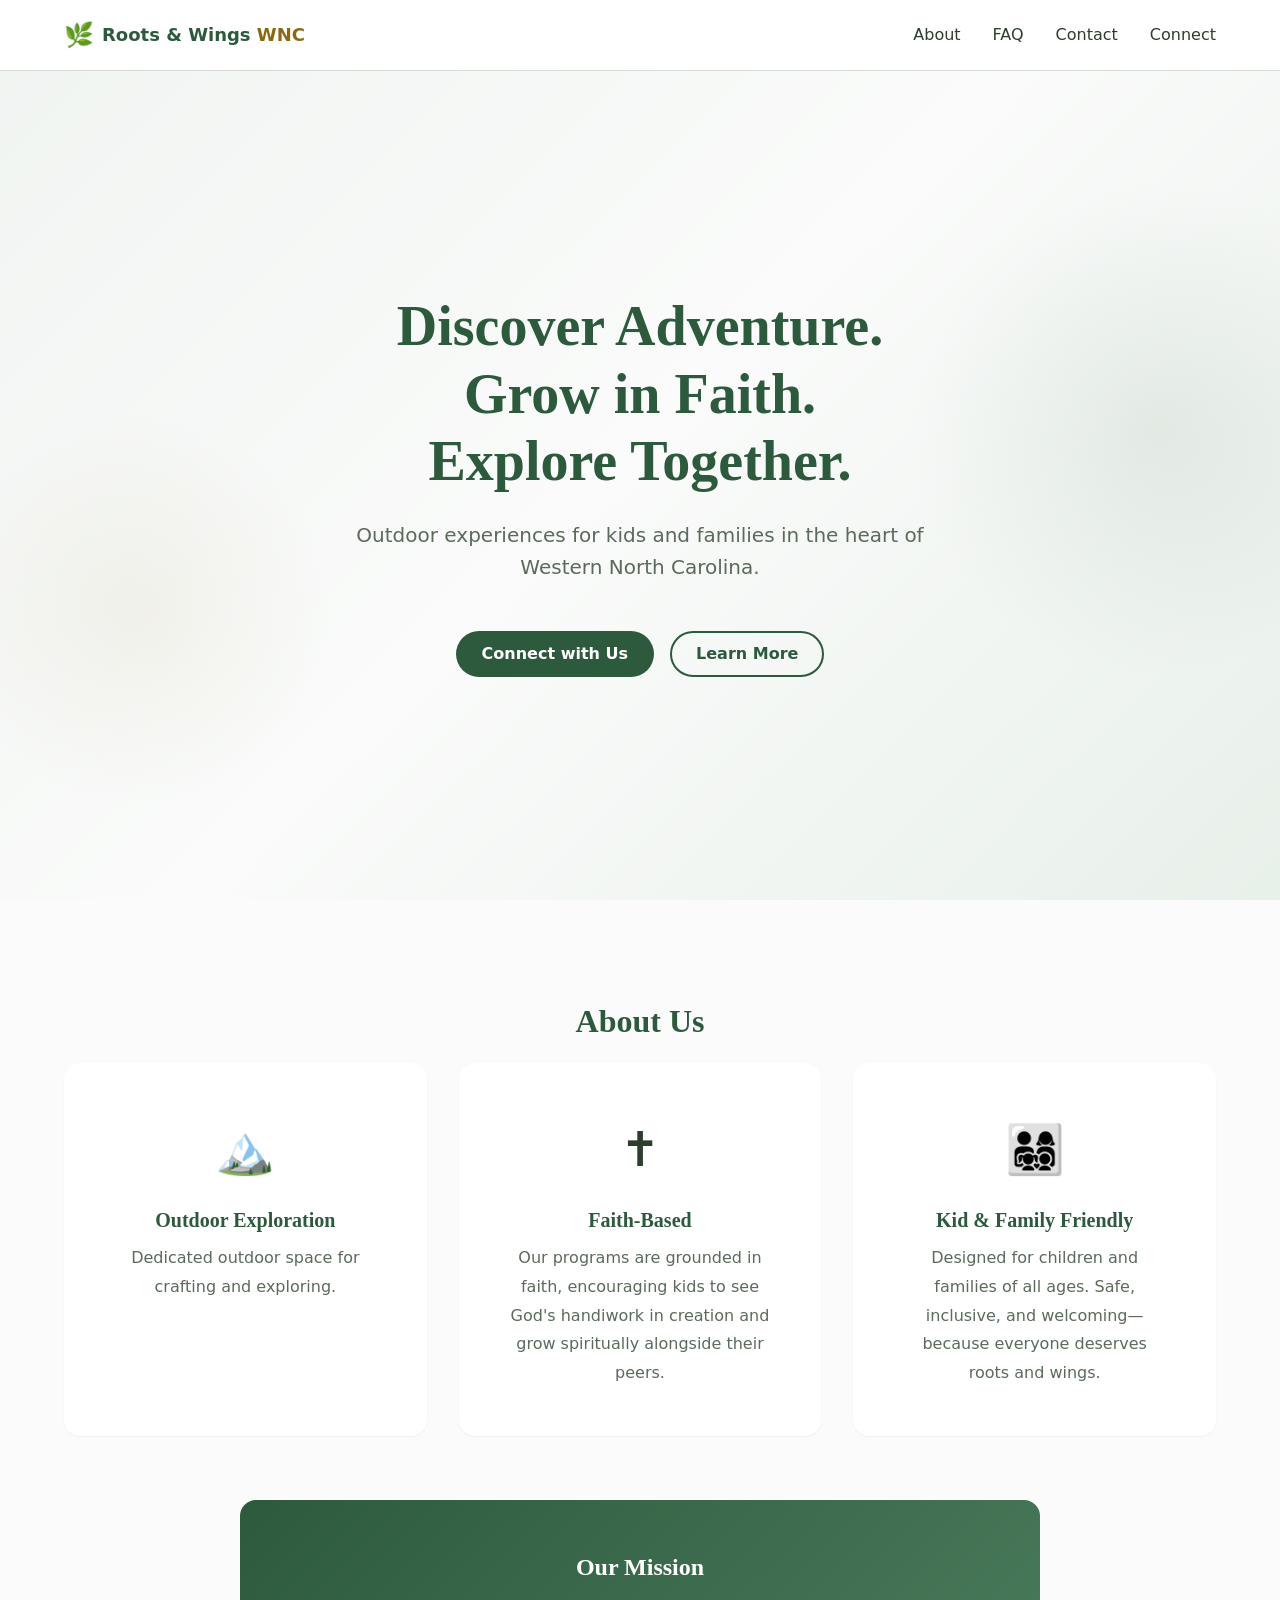
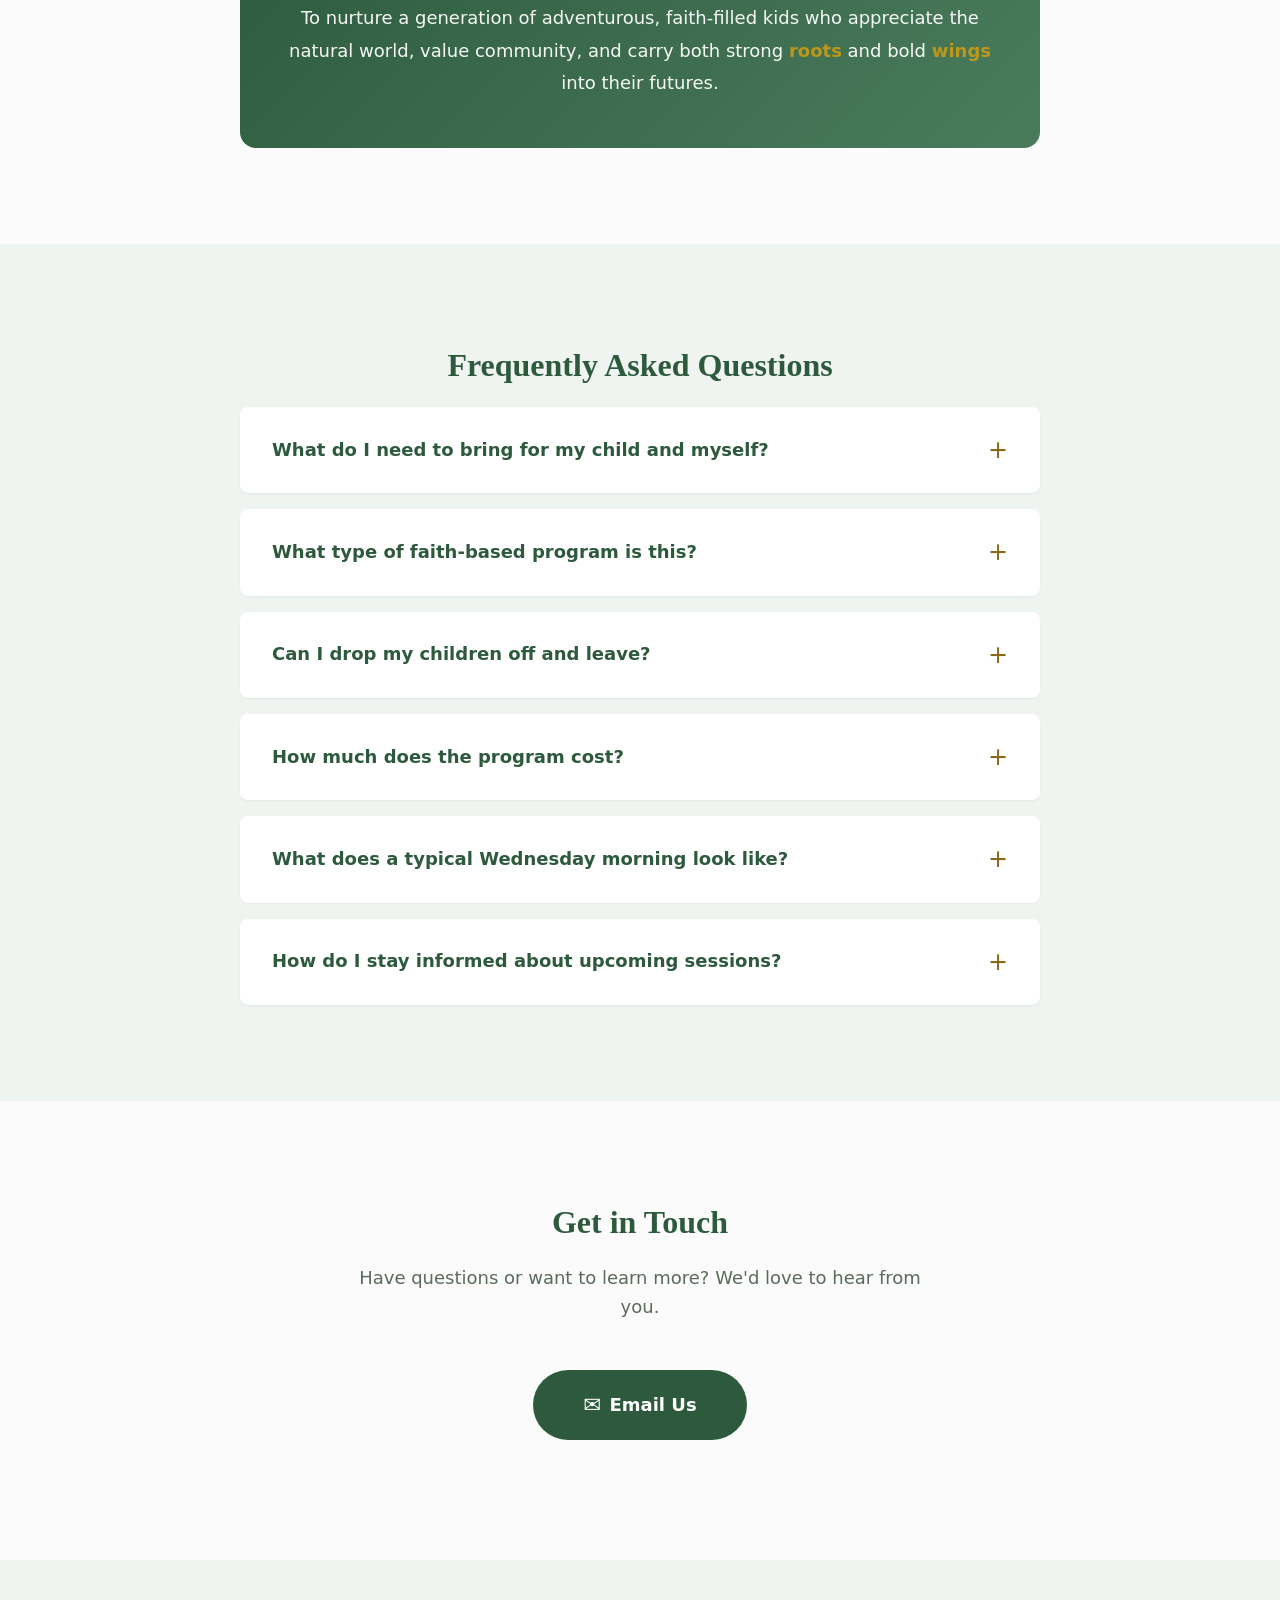
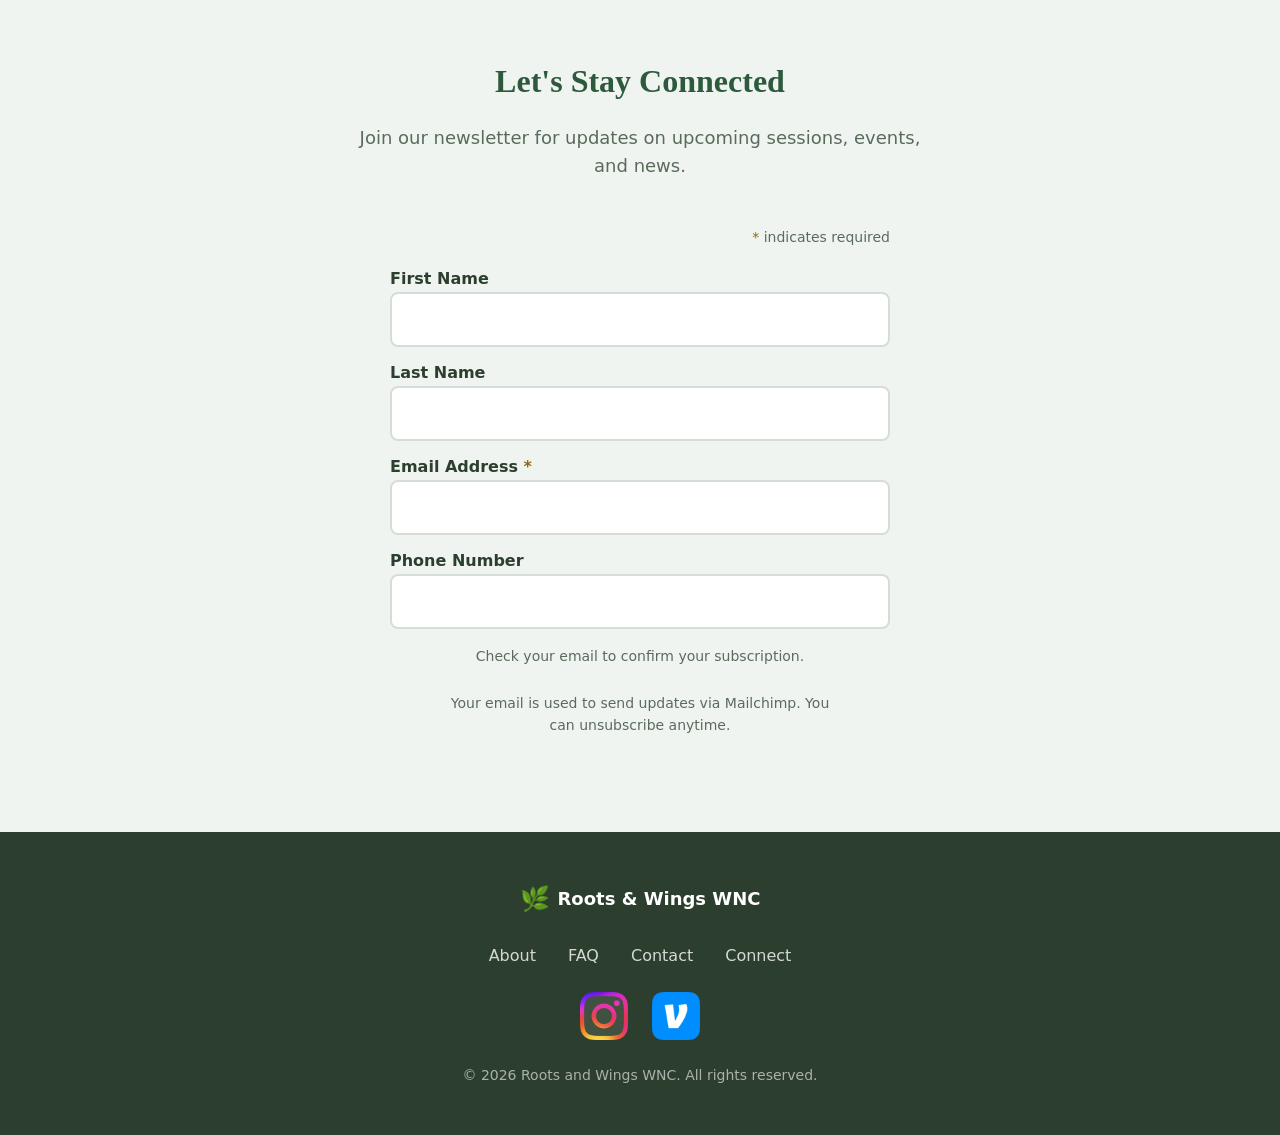
==== commit 855ac601: "minor changes to text/wording updated gitignore" ====
--- a/web/index.html
+++ b/web/index.html
@@ -42,7 +42,7 @@
                 <li><a href="#about">About</a></li>
                 <li><a href="#faq">FAQ</a></li>
                 <li><a href="#contact">Contact</a></li>
-                <li><a href="#subscribe">Subscribe</a></li>
+                <li><a href="#subscribe">Connect</a></li>
                 <li class="nav-social">
                     <a href="https://instagram.com/rootsandwingswnc" class="social-link-nav instagram" aria-label="Follow us on Instagram">
                         <img src="Instagram_Glyph_Gradient.png" alt="Instagram" />
@@ -72,7 +72,7 @@
                 <p class="hero-subtitle" id="hero-subtitle">Outdoor experiences for kids and families in the heart of Western North
                     Carolina.</p>
                 <div class="hero-cta" id="hero-cta">
-                    <a href="#subscribe" class="btn btn-primary">Join Our Community</a>
+                    <a href="#subscribe" class="btn btn-primary">Connect with Us</a>
                     <a href="#about" class="btn btn-secondary">Learn More</a>
                 </div>
             </div>
@@ -168,7 +168,7 @@
                     <details class="faq-item">
                         <summary class="faq-question">How do I stay informed about upcoming sessions?</summary>
                         <div class="faq-answer">
-                            <p><a href="#subscribe">Subscribe to our newsletter</a> below! We send regular updates about upcoming sessions, special events, and community news.</p>
+                            <p><a href="#subscribe">Subscribe to our newsletter</a> below! We send regular updates about upcoming sessions, special events, and news.</p>
                         </div>
                     </details>
                 </div>
@@ -193,7 +193,7 @@
         <section id="subscribe" class="subscribe section section-alt">
             <div class="container">
                 <h2 class="section-title">Let's Stay Connected</h2>
-                <p class="section-subtitle">Join our newsletter for updates on upcoming sessions, events, and, more!</p>
+                <p class="section-subtitle">Join our newsletter for updates on upcoming sessions, events, and news.</p>
 
                 <div class="subscribe-form-wrapper">
                     <!-- Placeholder form (replace with Mailchimp embed) -->
@@ -217,7 +217,7 @@
                                 method="post" id="mc-embedded-subscribe-form" name="mc-embedded-subscribe-form"
                                 class="validate" target="_blank">
                                 <div id="mc_embed_signup_scroll">
-                                    <h2>Subscribe</h2>
+                                    <h2>Connect</h2>
                                     <div class="indicates-required"><span class="asterisk">*</span> indicates required
                                     </div>
                                     <div class="mc-field-group"><label for="mce-FNAME">First Name </label><input
@@ -723,7 +723,7 @@
                 <a href="#about">About</a>
                 <a href="#faq">FAQ</a>
                 <a href="#contact">Contact</a>
-                <a href="#subscribe">Subscribe</a>
+                <a href="#subscribe">Connect</a>
             </nav>
             <div class="footer-social">
                 <a href="https://instagram.com/rootsandwingswnc" class="social-link instagram" aria-label="Follow us on Instagram">
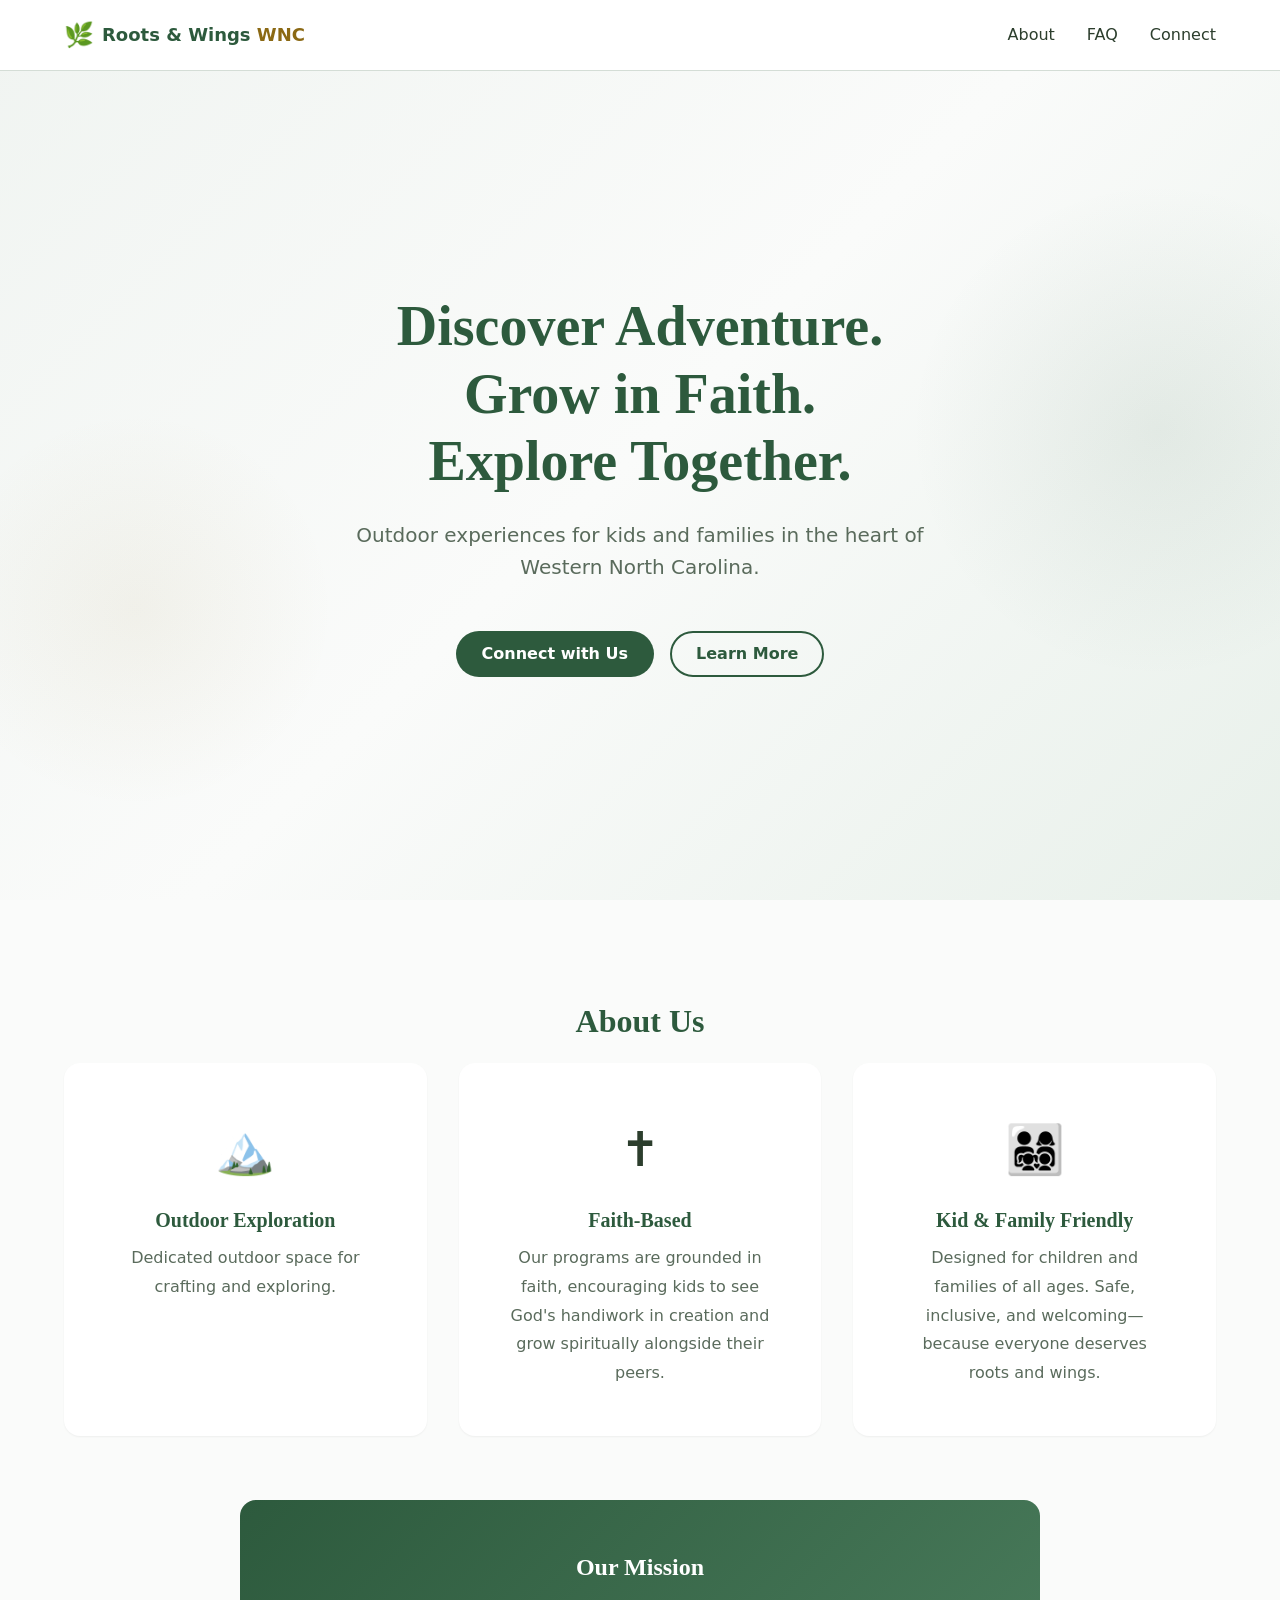
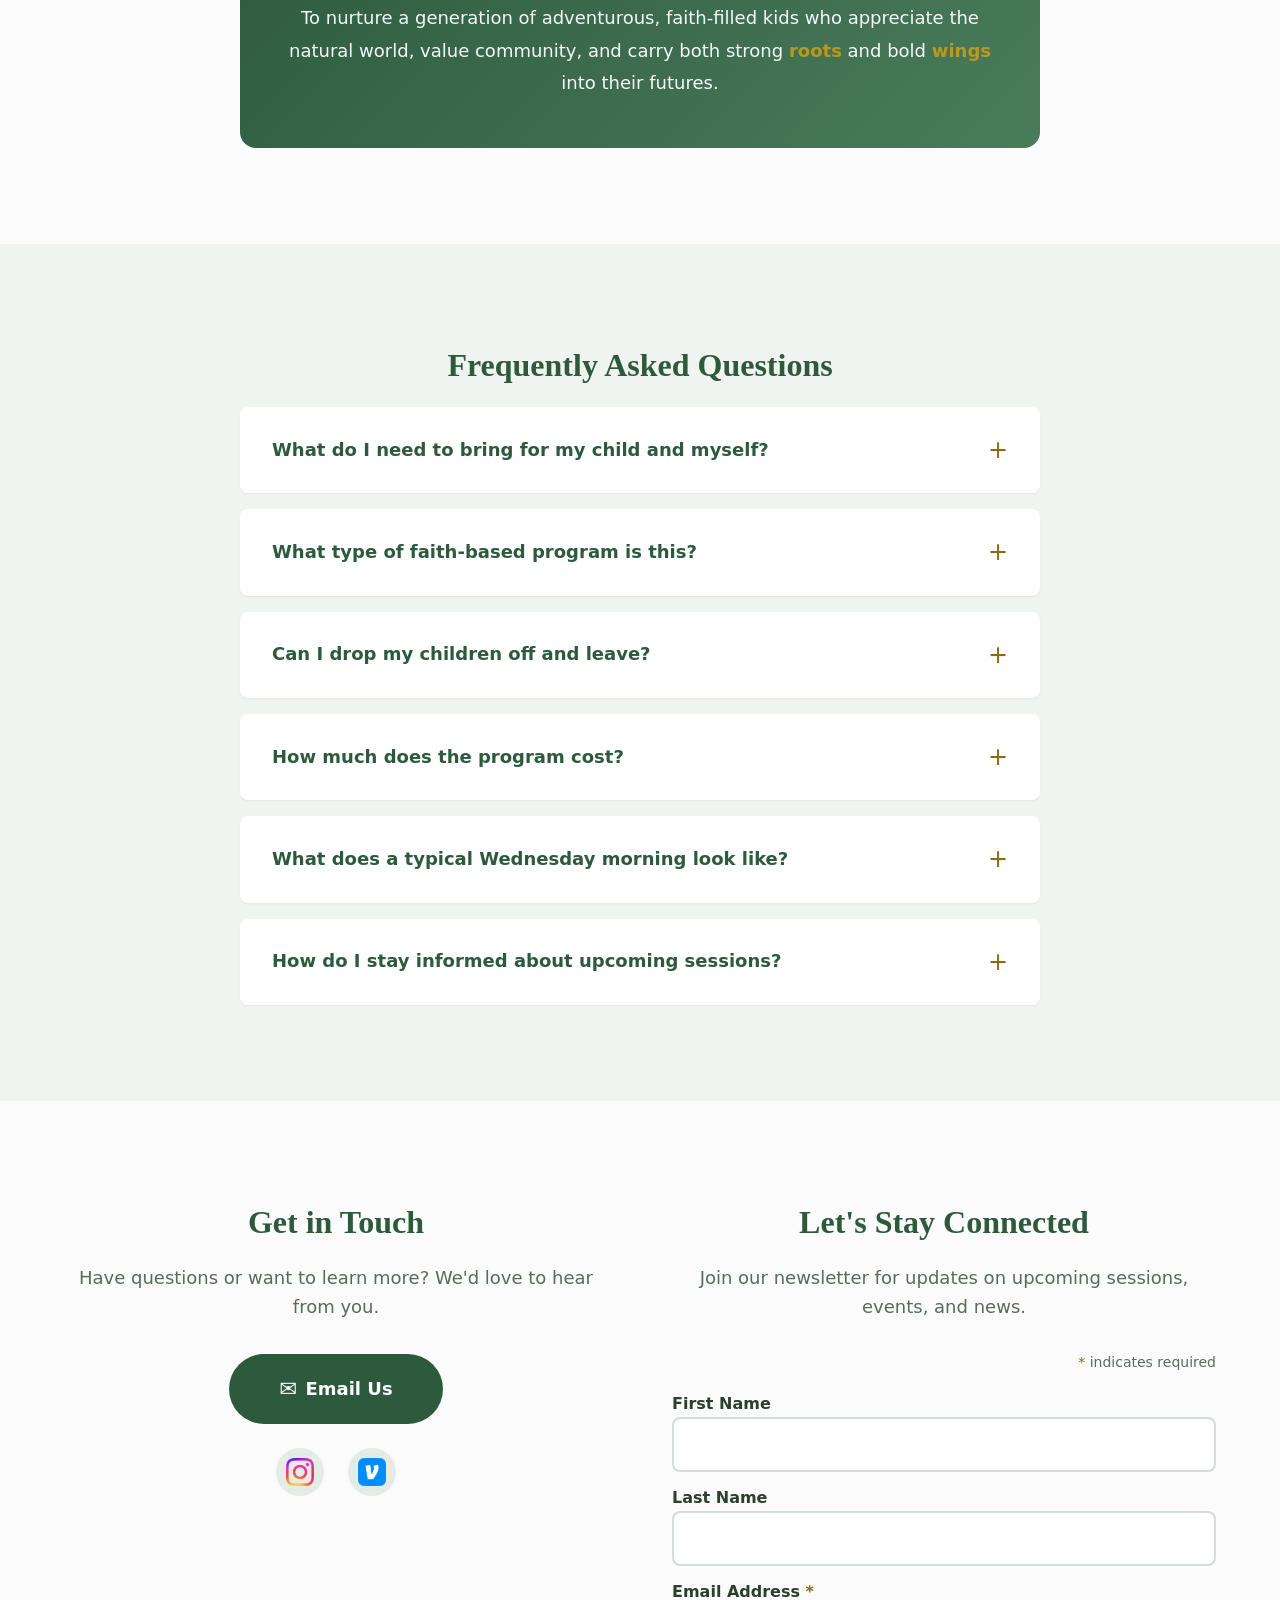
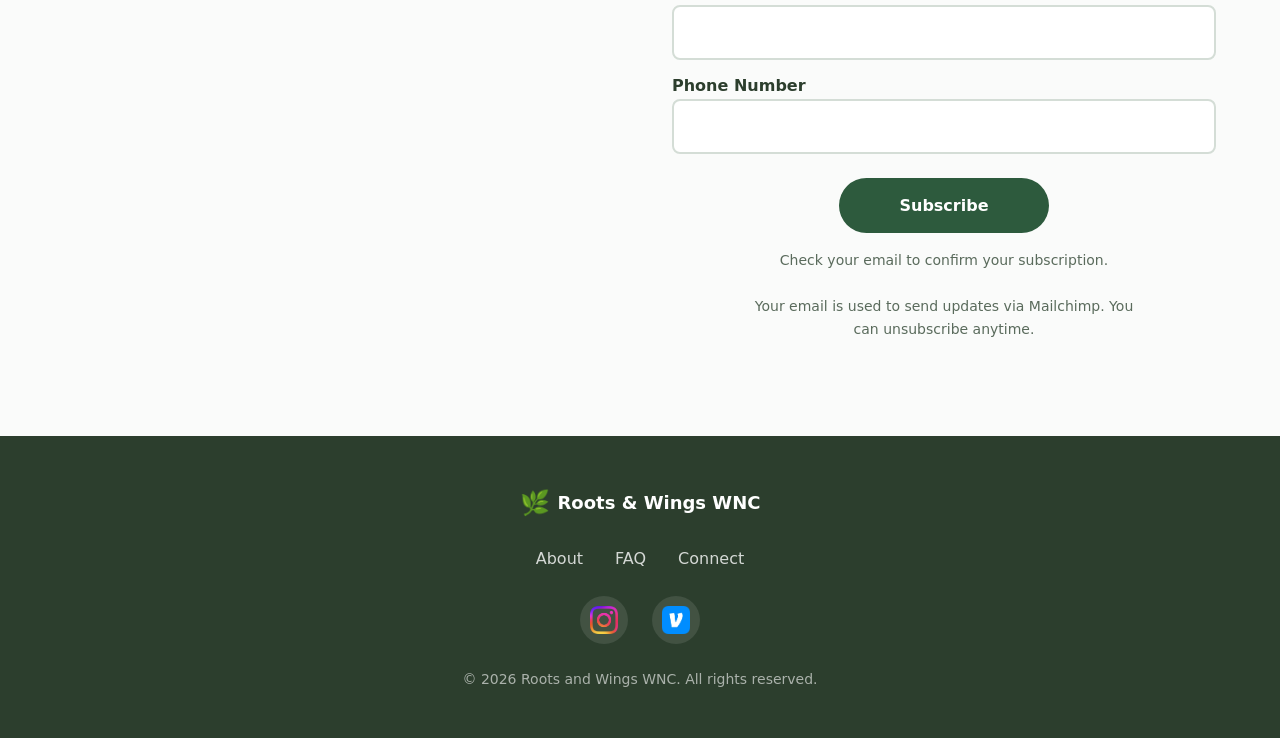
==== commit efbb0fc8: "improved and fixed Connect section" ====
--- a/web/index.html
+++ b/web/index.html
@@ -41,7 +41,6 @@
             <ul class="nav-links">
                 <li><a href="#about">About</a></li>
                 <li><a href="#faq">FAQ</a></li>
-                <li><a href="#contact">Contact</a></li>
                 <li><a href="#subscribe">Connect</a></li>
                 <li class="nav-social">
                     <a href="https://instagram.com/rootsandwingswnc" class="social-link-nav instagram" aria-label="Follow us on Instagram">
@@ -175,27 +174,34 @@
             </div>
         </section>
 
-        <!-- Contact Section -->
-        <section id="contact" class="contact section">
+        <!-- Connect Section -->
+        <section id="subscribe" class="subscribe section">
             <div class="container">
-                <h2 class="section-title">Get in Touch</h2>
-                <p class="section-subtitle">Have questions or want to learn more? We'd love to hear from you.</p>
-                <div class="contact-cta">
-                    <a href="mailto:rootsandwingswnc@gmail.com" class="btn btn-primary btn-lg">
-                        <span class="btn-icon">✉️</span>
-                        Email Us
-                    </a>
-                </div>
-            </div>
-        </section>
-
-        <!-- Subscribe Section -->
-        <section id="subscribe" class="subscribe section section-alt">
-            <div class="container">
-                <h2 class="section-title">Let's Stay Connected</h2>
-                <p class="section-subtitle">Join our newsletter for updates on upcoming sessions, events, and news.</p>
-
-                <div class="subscribe-form-wrapper">
+                <div class="connect-grid">
+                    <div class="connect-column contact-panel">
+                        <h2 class="section-title">Get in Touch</h2>
+                        <p class="section-subtitle">Have questions or want to learn more? We'd love to hear from you.</p>
+                        <div class="contact-cta">
+                            <a href="mailto:rootsandwingswnc@gmail.com" class="btn btn-primary btn-lg">
+                                <span class="btn-icon">✉️</span>
+                                Email Us
+                            </a>
+                        </div>
+                        <div class="footer-social contact-social">
+                            <a href="https://instagram.com/rootsandwingswnc" class="social-link instagram" aria-label="Follow us on Instagram">
+                                <img src="Instagram_Glyph_Gradient.png" alt="Instagram" />
+                            </a>
+                            <a href="https://venmo.com/rootsandwingswnc" class="social-link venmo" aria-label="Support us on Venmo">
+                                <img src="venmo-icon.png" alt="Venmo" />
+                            </a>
+                        </div>
+                    </div>
+
+                    <div class="connect-column subscribe-panel">
+                        <h2 class="section-title">Let's Stay Connected</h2>
+                        <p class="section-subtitle">Join our newsletter for updates on upcoming sessions, events, and news.</p>
+
+                        <div class="subscribe-form-wrapper">
                     <!-- Placeholder form (replace with Mailchimp embed) -->
                     <div id="mc_embed_shell">
                         <link href="//cdn-images.mailchimp.com/embedcode/classic-061523.css" rel="stylesheet"
@@ -704,10 +710,12 @@
                     <!-- End placeholder -->
 
                     <p class="subscribe-note">Check your email to confirm your subscription.</p>
+                        </div>
+
+                        <p class="privacy-note">Your email is used to send updates via Mailchimp. You can unsubscribe anytime.
+                        </p>
+                    </div>
                 </div>
-
-                <p class="privacy-note">Your email is used to send updates via Mailchimp. You can unsubscribe anytime.
-                </p>
             </div>
         </section>
     </main>
@@ -722,7 +730,6 @@
             <nav class="footer-nav">
                 <a href="#about">About</a>
                 <a href="#faq">FAQ</a>
-                <a href="#contact">Contact</a>
                 <a href="#subscribe">Connect</a>
             </nav>
             <div class="footer-social">
@@ -857,6 +864,7 @@
             });
         })();
     </script>
+
 </body>
 
 </html>
--- a/web/styles.css
+++ b/web/styles.css
@@ -792,14 +792,50 @@
 }
 
 /* --------------------------------------------------------------------------
-   Contact Section
-   -------------------------------------------------------------------------- */
-.contact {
+   Connect Section
+   -------------------------------------------------------------------------- */
+.connect-grid {
+  display: grid;
+  grid-template-columns: repeat(2, minmax(0, 1fr));
+  gap: var(--space-3xl);
+  align-items: start;
+}
+
+.subscribe {
+  background: var(--color-bg);
+}
+
+.connect-column {
+  min-width: 0;
+}
+
+.contact-panel {
   text-align: center;
+}
+
+.contact-panel .section-subtitle,
+.subscribe-panel .section-subtitle {
+  margin-bottom: var(--space-xl);
 }
 
 .contact-cta {
   margin-bottom: var(--space-lg);
+}
+
+.contact-panel .contact-cta .btn {
+  min-width: 210px;
+}
+
+.contact-social {
+  justify-content: center;
+}
+
+.contact-social .social-link {
+  background: rgba(45, 90, 61, 0.1);
+}
+
+.contact-social .social-link:hover {
+  background: rgba(45, 90, 61, 0.2);
 }
 
 .contact-email {
@@ -811,8 +847,13 @@
    Subscribe Section
    -------------------------------------------------------------------------- */
 .subscribe-form-wrapper {
-  max-width: 500px;
+  max-width: 560px;
   margin: 0 auto var(--space-lg);
+}
+
+.subscribe-panel .section-title,
+.subscribe-panel .section-subtitle {
+  text-align: center;
 }
 
 .subscribe-form {
@@ -949,12 +990,12 @@
   border-radius: var(--radius-full) !important;
   cursor: pointer !important;
   transition: all var(--transition-fast) !important;
-  margin: var(--space-lg) 0 !important;
-  width: auto !important;
+  float: none !important;
+  margin: var(--space-lg) auto 0 !important;
+  width: fit-content !important;
   height: auto !important;
-  display: inline-flex !important;
-  align-items: center !important;
-  justify-content: center !important;
+  display: block !important;
+  min-width: 210px !important;
 }
 
 .subscribe-form-wrapper #mc_embed_signup .button:hover,
@@ -984,8 +1025,27 @@
   border-left: 4px solid var(--color-primary) !important;
 }
 
-/* Hide honeypot field */
+/* Show button container and center it */
 .subscribe-form-wrapper #mc_embed_signup .optionalParent {
+  display: block !important;
+}
+
+.subscribe-form-wrapper #mc_embed_signup .optionalParent,
+.subscribe-form-wrapper #mc_embed_signup .optionalParent .clear.foot {
+  text-align: center !important;
+}
+
+.subscribe-form-wrapper #mc_embed_signup .optionalParent .clear.foot {
+  display: block !important;
+  width: 100% !important;
+}
+
+/* Hide Mailchimp branding while keeping the button */
+.subscribe-form-wrapper #mc_embed_signup .refferal_badge {
+  display: none !important;
+}
+
+.subscribe-form-wrapper #mc_embed_signup .optionalParent .clear.foot p {
   display: none !important;
 }
 
@@ -995,9 +1055,18 @@
     max-width: 100% !important;
   }
   
+  .contact-panel .contact-cta .btn,
   .subscribe-form-wrapper #mc_embed_signup .button,
   .subscribe-form-wrapper #mc_embed_signup input[type="submit"] {
     width: 100% !important;
+    max-width: 320px;
+  }
+}
+
+@media (max-width: 980px) {
+  .connect-grid {
+    grid-template-columns: 1fr;
+    gap: var(--space-2xl);
   }
 }
 
@@ -1070,6 +1139,12 @@
   display: block;
 }
 
+.social-link img {
+  width: 28px;
+  height: 28px;
+  display: block;
+}
+
 .footer-copy {
   font-size: var(--font-size-sm);
   color: rgba(255, 255, 255, 0.6);
@@ -1114,3 +1189,5 @@
     page-break-inside: avoid;
   }
 }
+
+
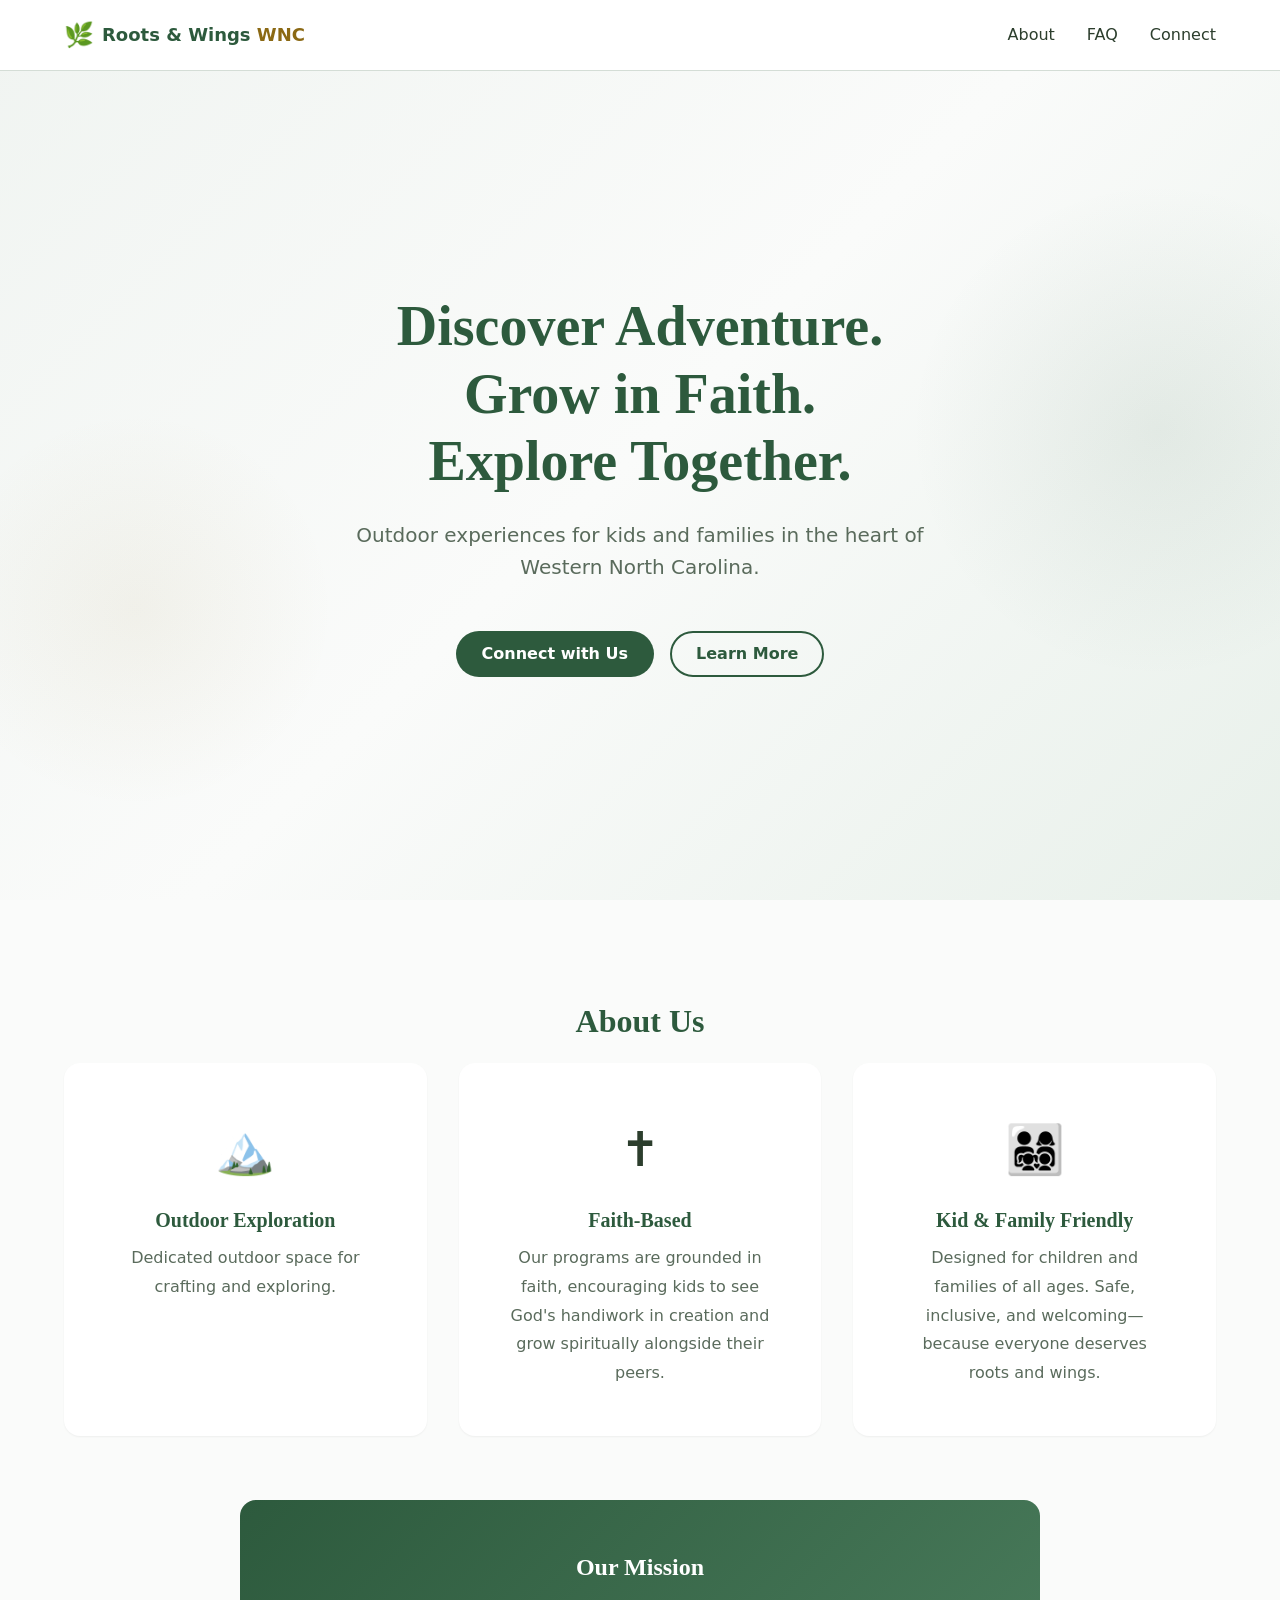
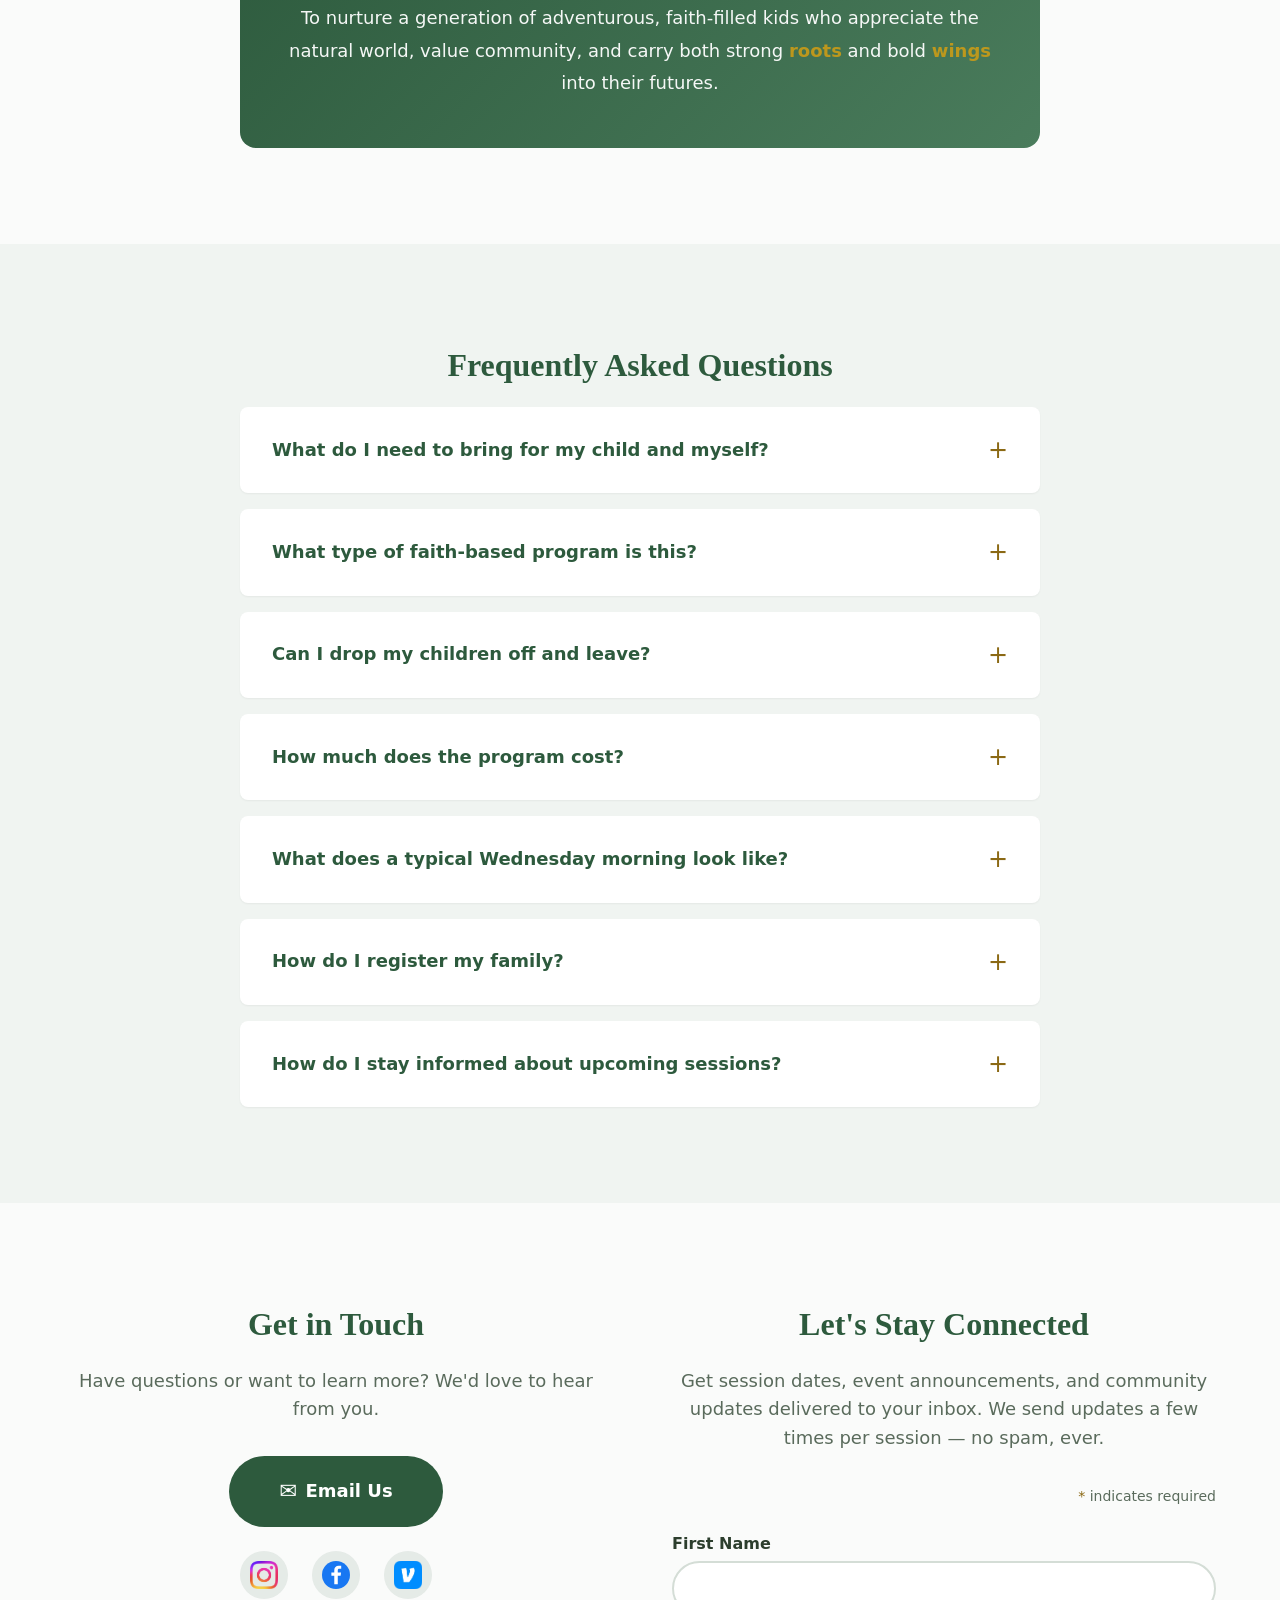
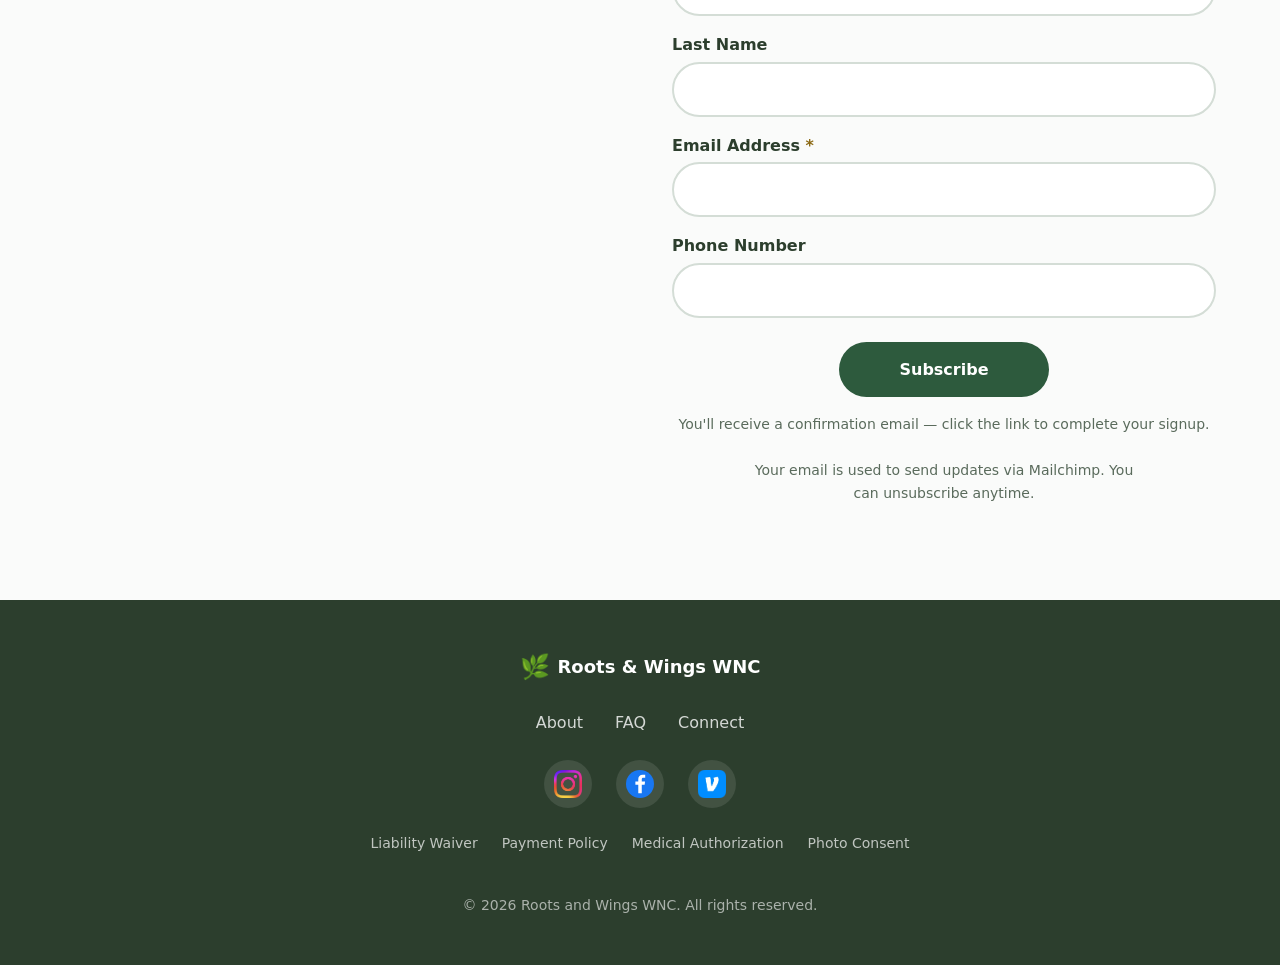
==== commit 3e53e2a5: "added policies" ====
--- a/web/index.html
+++ b/web/index.html
@@ -22,6 +22,11 @@
     <link rel="icon" type="image/svg+xml" href="favicon.svg">
 
     <title>Roots and Wings WNC | Outdoor Faith-Based Adventures</title>
+
+    <!-- Preconnect to third-party origins -->
+    <link rel="preconnect" href="https://cdn-images.mailchimp.com" crossorigin>
+    <link rel="preconnect" href="https://s3.amazonaws.com">
+
     <link rel="stylesheet" href="styles.css">
     <script
         id="mcjs">!function (c, h, i, m, p) { m = c.createElement(h), p = c.getElementsByTagName(h)[0], m.async = 1, m.src = i, p.parentNode.insertBefore(m, p) }(document, "script", "https://chimpstatic.com/mcjs-connected/js/users/88aef65339cdadfec5aa6b41f/bc09545c3a9273272fa2e830d.js");</script>
@@ -45,6 +50,12 @@
                 <li class="nav-social">
                     <a href="https://instagram.com/rootsandwingswnc" class="social-link-nav instagram" aria-label="Follow us on Instagram">
                         <img src="Instagram_Glyph_Gradient.png" alt="Instagram" />
+                    </a>
+                    <a href="https://www.facebook.com/groups/2160218121388640" class="social-link-nav facebook" aria-label="Join our Facebook group">
+                        <svg viewBox="0 0 24 24" aria-hidden="true" focusable="false">
+                            <circle cx="12" cy="12" r="12" fill="#1877F2" />
+                            <path d="M13.52 20V12.7h2.45l.37-2.85h-2.82V8.03c0-.83.23-1.39 1.42-1.39h1.52V4.09c-.26-.03-1.17-.09-2.22-.09-2.2 0-3.71 1.34-3.71 3.81v2.04H8.04v2.85h2.49V20h2.99z" fill="#fff" />
+                        </svg>
                     </a>
                     <a href="https://venmo.com/rootsandwingswnc" class="social-link-nav venmo" aria-label="Support us on Venmo">
                         <img src="venmo-icon.png" alt="Venmo" />
@@ -165,6 +176,20 @@
                     </details>
 
                     <details class="faq-item">
+                        <summary class="faq-question">How do I register my family?</summary>
+                        <div class="faq-answer">
+                            <p>Registration is handled through our <strong>Google Form</strong>. During registration you'll be asked to review and acknowledge our policies:</p>
+                            <ul>
+                                <li><a href="liability-waiver.html">Liability Waiver &amp; Assumption of Risk</a></li>
+                                <li><a href="payment-policy.html">Payment Policy</a> — $80 per family via Venmo</li>
+                                <li><a href="medical-authorization.html">Medical &amp; Emergency Authorization</a></li>
+                                <li><a href="photo-consent.html">Photo &amp; Media Consent</a> (optional)</li>
+                            </ul>
+                            <p>Once you submit the form, send payment via <a href="https://venmo.com/rootsandwingswnc">Venmo (@rootsandwingswnc)</a> within 7 days to secure your spot.</p>
+                        </div>
+                    </details>
+
+                    <details class="faq-item">
                         <summary class="faq-question">How do I stay informed about upcoming sessions?</summary>
                         <div class="faq-answer">
                             <p><a href="#subscribe">Subscribe to our newsletter</a> below! We send regular updates about upcoming sessions, special events, and news.</p>
@@ -191,6 +216,12 @@
                             <a href="https://instagram.com/rootsandwingswnc" class="social-link instagram" aria-label="Follow us on Instagram">
                                 <img src="Instagram_Glyph_Gradient.png" alt="Instagram" />
                             </a>
+                            <a href="https://www.facebook.com/groups/2160218121388640" class="social-link facebook" aria-label="Join our Facebook group">
+                                <svg viewBox="0 0 24 24" aria-hidden="true" focusable="false">
+                                    <circle cx="12" cy="12" r="12" fill="#1877F2" />
+                                    <path d="M13.52 20V12.7h2.45l.37-2.85h-2.82V8.03c0-.83.23-1.39 1.42-1.39h1.52V4.09c-.26-.03-1.17-.09-2.22-.09-2.2 0-3.71 1.34-3.71 3.81v2.04H8.04v2.85h2.49V20h2.99z" fill="#fff" />
+                                </svg>
+                            </a>
                             <a href="https://venmo.com/rootsandwingswnc" class="social-link venmo" aria-label="Support us on Venmo">
                                 <img src="venmo-icon.png" alt="Venmo" />
                             </a>
@@ -199,525 +230,142 @@
 
                     <div class="connect-column subscribe-panel">
                         <h2 class="section-title">Let's Stay Connected</h2>
-                        <p class="section-subtitle">Join our newsletter for updates on upcoming sessions, events, and news.</p>
+                        <p class="section-subtitle">Get session dates, event announcements, and community updates delivered to your inbox. We send updates a few times per session — no spam, ever.</p>
 
                         <div class="subscribe-form-wrapper">
-                    <!-- Placeholder form (replace with Mailchimp embed) -->
-                    <div id="mc_embed_shell">
-                        <link href="//cdn-images.mailchimp.com/embedcode/classic-061523.css" rel="stylesheet"
-                            type="text/css">
-                        <style type="text/css">
-                            #mc_embed_signup {
-                                background: #fff;
-                                clear: left;
-                                font: 14px Helvetica, Arial, sans-serif;
-                                width: 600px;
-                            }
-
-                            /* Add your own Mailchimp form style overrides in your site stylesheet or in this style block.
-                            We recommend moving this block and the preceding CSS link to the HEAD of your HTML file. */
-                        </style>
-                        <div id="mc_embed_signup">
-                            <form
-                                action="https://gmail.us16.list-manage.com/subscribe/post?u=88aef65339cdadfec5aa6b41f&amp;id=ab83f176ad&amp;f_id=00a5c2e1f0"
-                                method="post" id="mc-embedded-subscribe-form" name="mc-embedded-subscribe-form"
-                                class="validate" target="_blank">
-                                <div id="mc_embed_signup_scroll">
-                                    <h2>Connect</h2>
-                                    <div class="indicates-required"><span class="asterisk">*</span> indicates required
-                                    </div>
-                                    <div class="mc-field-group"><label for="mce-FNAME">First Name </label><input
-                                            type="text" name="FNAME" class=" text" id="mce-FNAME" value=""></div>
-                                    <div class="mc-field-group"><label for="mce-LNAME">Last Name </label><input
-                                            type="text" name="LNAME" class=" text" id="mce-LNAME" value=""></div>
-                                    <div class="mc-field-group"><label for="mce-EMAIL">Email Address <span
-                                                class="asterisk">*</span></label><input type="email" name="EMAIL"
-                                            class="required email" id="mce-EMAIL" value="" required=""></div>
-                                    <div class="mc-field-group"><label for="mce-PHONE">Phone Number </label><input
-                                            type="text" name="PHONE" class="REQ_CSS" id="mce-PHONE" value=""></div>
-                                    <div id="mce-responses" class="clear foot">
-                                        <div class="response" id="mce-error-response" style="display: none;"></div>
-                                        <div class="response" id="mce-success-response" style="display: none;"></div>
-                                    </div>
-                                    <div aria-hidden="true" style="position: absolute; left: -5000px;">
-                                        /* real people should not fill this in and expect good things - do not remove
-                                        this or risk form bot signups */
-                                        <input type="text" name="b_88aef65339cdadfec5aa6b41f_ab83f176ad" tabindex="-1"
-                                            value="">
-                                    </div>
-                                    <div class="optionalParent">
-                                        <div class="clear foot">
-                                            <input type="submit" name="subscribe" id="mc-embedded-subscribe"
-                                                class="button" value="Subscribe">
-                                            <p style="margin: 0px auto;"><a href="http://eepurl.com/jwiwz6"
-                                                    title="Mailchimp - email marketing made easy and fun"><span
-                                                        style="display: inline-block; background-color: transparent; border-radius: 4px;"><img
-                                                            class="refferal_badge"
-                                                            src="https://digitalasset.intuit.com/render/content/dam/intuit/mc-fe/en_us/images/intuit-mc-rewards-text-dark.svg"
-                                                            alt="Intuit Mailchimp"
-                                                            style="width: 220px; height: 40px; display: flex; padding: 2px 0px; justify-content: center; align-items: center;"></span></a>
-                                            </p>
+                            <div id="mc_embed_shell">
+                                <link href="//cdn-images.mailchimp.com/embedcode/classic-061523.css" rel="stylesheet" type="text/css">
+                                <div id="mc_embed_signup">
+                                    <form
+                                        action="https://gmail.us16.list-manage.com/subscribe/post?u=88aef65339cdadfec5aa6b41f&amp;id=ab83f176ad&amp;f_id=00a5c2e1f0"
+                                        method="post" id="mc-embedded-subscribe-form" name="mc-embedded-subscribe-form"
+                                        class="validate" target="_blank" novalidate
+                                        aria-label="Newsletter signup">
+                                        <div id="mc_embed_signup_scroll">
+                                            <div class="indicates-required"><span class="asterisk">*</span> indicates required</div>
+                                            <div class="mc-field-group">
+                                                <label for="mce-FNAME">First Name</label>
+                                                <input type="text" name="FNAME" class="text" id="mce-FNAME" value="" autocomplete="given-name">
+                                            </div>
+                                            <div class="mc-field-group">
+                                                <label for="mce-LNAME">Last Name</label>
+                                                <input type="text" name="LNAME" class="text" id="mce-LNAME" value="" autocomplete="family-name">
+                                            </div>
+                                            <div class="mc-field-group">
+                                                <label for="mce-EMAIL">Email Address <span class="asterisk">*</span></label>
+                                                <input type="email" name="EMAIL" class="required email" id="mce-EMAIL" value="" required aria-required="true" autocomplete="email">
+                                            </div>
+                                            <div class="mc-field-group">
+                                                <label for="mce-PHONE">Phone Number</label>
+                                                <input type="tel" name="PHONE" id="mce-PHONE" value="" autocomplete="tel">
+                                            </div>
+                                            <div id="mce-responses" class="clear foot" aria-live="polite">
+                                                <div class="response" id="mce-error-response" role="alert" style="display: none;"></div>
+                                                <div class="response" id="mce-success-response" role="status" style="display: none;"></div>
+                                            </div>
+                                            <div aria-hidden="true" style="position: absolute; left: -5000px;">
+                                                <input type="text" name="b_88aef65339cdadfec5aa6b41f_ab83f176ad" tabindex="-1" value="">
+                                            </div>
+                                            <div class="optionalParent">
+                                                <div class="clear foot">
+                                                    <input type="submit" name="subscribe" id="mc-embedded-subscribe" class="button" value="Subscribe">
+                                                </div>
+                                            </div>
                                         </div>
-                                    </div>
+                                    </form>
                                 </div>
-                            </form>
-                        </div>
-                        <script type="text/javascript"
-                            src="//s3.amazonaws.com/downloads.mailchimp.com/js/mc-validate.js"></script>
-                        <script type="text/javascript">(function ($) { window.fnames = new Array(); window.ftypes = new Array(); fnames[1] = 'FNAME'; ftypes[1] = 'text'; fnames[2] = 'LNAME'; ftypes[2] = 'text'; fnames[0] = 'EMAIL'; ftypes[0] = 'email'; fnames[4] = 'PHONE'; ftypes[4] = 'phone'; fnames[3] = 'ADDRESS'; ftypes[3] = 'address'; fnames[5] = 'BIRTHDAY'; ftypes[5] = 'birthday'; fnames[6] = 'COMPANY'; ftypes[6] = 'text'; }(jQuery)); var $mcj = jQuery.noConflict(true);
-                            // SMS Phone Multi-Country Functionality
-                            if (!window.MC) {
-                                window.MC = {};
-                            }
-                            window.MC.smsPhoneData = {
-                                defaultCountryCode: 'US',
-                                programs: [],
-                                smsProgramDataCountryNames: []
-                            };
-
-                            function getCountryUnicodeFlag(countryCode) {
-                                return countryCode.toUpperCase().replace(/./g, (char) => String.fromCodePoint(char.charCodeAt(0) + 127397))
-                            };
-
-                            // HTML sanitization function to prevent XSS
-                            function sanitizeHtml(str) {
-                                if (typeof str !== 'string') return '';
-                                return str
-                                    .replace(/&/g, '&amp;')
-                                    .replace(/</g, '&lt;')
-                                    .replace(/>/g, '&gt;')
-                                    .replace(/"/g, '&quot;')
-                                    .replace(/'/g, '&#x27;')
-                                    .replace(/\//g, '&#x2F;');
-                            }
-
-                            // URL sanitization function to prevent javascript: and data: URLs
-                            function sanitizeUrl(url) {
-                                if (typeof url !== 'string') return '';
-                                const trimmedUrl = url.trim().toLowerCase();
-                                if (trimmedUrl.startsWith('javascript:') || trimmedUrl.startsWith('data:') || trimmedUrl.startsWith('vbscript:')) {
-                                    return '#';
-                                }
-                                return url;
-                            }
-
-                            const getBrowserLanguage = () => {
-                                if (!window?.navigator?.language?.split('-')[1]) {
-                                    return window?.navigator?.language?.toUpperCase();
-                                }
-                                return window?.navigator?.language?.split('-')[1];
-                            };
-
-                            function getDefaultCountryProgram(defaultCountryCode, smsProgramData) {
-                                if (!smsProgramData || smsProgramData.length === 0) {
-                                    return null;
-                                }
-
-                                const browserLanguage = getBrowserLanguage();
-
-                                if (browserLanguage) {
-                                    const foundProgram = smsProgramData.find(
-                                        (program) => program?.countryCode === browserLanguage,
-                                    );
-                                    if (foundProgram) {
-                                        return foundProgram;
-                                    }
-                                }
-
-                                if (defaultCountryCode) {
-                                    const foundProgram = smsProgramData.find(
-                                        (program) => program?.countryCode === defaultCountryCode,
-                                    );
-                                    if (foundProgram) {
-                                        return foundProgram;
-                                    }
-                                }
-
-                                return smsProgramData[0];
-                            }
-
-                            function updateSmsLegalText(countryCode, fieldName) {
-                                if (!countryCode || !fieldName) {
-                                    return;
-                                }
-
-                                const programs = window?.MC?.smsPhoneData?.programs;
-                                if (!programs || !Array.isArray(programs)) {
-                                    return;
-                                }
-
-                                const program = programs.find(program => program?.countryCode === countryCode);
-                                if (!program || !program.requiredTemplate) {
-                                    return;
-                                }
-
-                                const legalTextElement = document.querySelector('#legal-text-' + fieldName);
-                                if (!legalTextElement) {
-                                    return;
-                                }
-
-                                // Remove HTML tags and clean up the text
-                                const divRegex = new RegExp('</?[div][^>]*>', 'gi');
-                                const fullAnchorRegex = new RegExp('<a.*?</a>', 'g');
-                                const anchorRegex = new RegExp('<a href="(.*?)" target="(.*?)">(.*?)</a>');
-
-                                const template = program.requiredTemplate.replace(divRegex, '');
-
-
-
-                                legalTextElement.textContent = '';
-                                const parts = template.split(/(<a href=".*?" target=".*?">.*?<\/a>)/g);
-                                parts.forEach(function (part) {
-                                    if (!part) {
-                                        return;
-                                    }
-                                    const anchorMatch = part.match(/<a href="(.*?)" target="(.*?)">(.*?)<\/a>/);
-                                    if (anchorMatch) {
-                                        const linkElement = document.createElement('a');
-                                        linkElement.href = sanitizeUrl(anchorMatch[1]);
-                                        linkElement.target = sanitizeHtml(anchorMatch[2]);
-                                        linkElement.textContent = sanitizeHtml(anchorMatch[3]);
-                                        legalTextElement.appendChild(linkElement);
-                                    } else {
-                                        legalTextElement.appendChild(document.createTextNode(part));
-                                    }
-                                });
-
-                            }
-
-                            function generateDropdownOptions(smsProgramData) {
-                                if (!smsProgramData || smsProgramData.length === 0) {
-                                    return '';
-                                }
-
-                                return smsProgramData.map(program => {
-                                    const flag = getCountryUnicodeFlag(program.countryCode);
-                                    const countryName = getCountryName(program.countryCode);
-                                    const callingCode = program.countryCallingCode || '';
-                                    // Sanitize all values to prevent XSS
-                                    const sanitizedCountryCode = sanitizeHtml(program.countryCode || '');
-                                    const sanitizedCountryName = sanitizeHtml(countryName || '');
-                                    const sanitizedCallingCode = sanitizeHtml(callingCode || '');
-                                    return '<option value="' + sanitizedCountryCode + '">' + sanitizedCountryName + ' ' + sanitizedCallingCode + '</option>';
-                                }).join('');
-                            }
-
-                            function getCountryName(countryCode) {
-                                if (window.MC?.smsPhoneData?.smsProgramDataCountryNames && Array.isArray(window.MC.smsPhoneData.smsProgramDataCountryNames)) {
-                                    for (let i = 0; i < window.MC.smsPhoneData.smsProgramDataCountryNames.length; i++) {
-                                        if (window.MC.smsPhoneData.smsProgramDataCountryNames[i].code === countryCode) {
-                                            return window.MC.smsPhoneData.smsProgramDataCountryNames[i].name;
-                                        }
-                                    }
-                                }
-                                return countryCode;
-                            }
-
-                            function getDefaultPlaceholder(countryCode) {
-                                if (!countryCode || typeof countryCode !== 'string') {
-                                    return '+1 000 000 0000'; // Default US placeholder
-                                }
-
-                                var mockPlaceholders = [
-                                    {
-                                        countryCode: 'US',
-                                        placeholder: '+1 000 000 0000',
-                                        helpText: 'Include the US country code +1 before the phone number',
-                                    },
-                                    {
-                                        countryCode: 'GB',
-                                        placeholder: '+44 0000 000000',
-                                        helpText: 'Include the GB country code +44 before the phone number',
-                                    },
-                                    {
-                                        countryCode: 'CA',
-                                        placeholder: '+1 000 000 0000',
-                                        helpText: 'Include the CA country code +1 before the phone number',
-                                    },
-                                    {
-                                        countryCode: 'AU',
-                                        placeholder: '+61 000 000 000',
-                                        helpText: 'Include the AU country code +61 before the phone number',
-                                    },
-                                    {
-                                        countryCode: 'DE',
-                                        placeholder: '+49 000 0000000',
-                                        helpText: 'Fügen Sie vor der Telefonnummer die DE-Ländervorwahl +49 ein',
-                                    },
-                                    {
-                                        countryCode: 'FR',
-                                        placeholder: '+33 0 00 00 00 00',
-                                        helpText: 'Incluez le code pays FR +33 avant le numéro de téléphone',
-                                    },
-                                    {
-                                        countryCode: 'ES',
-                                        placeholder: '+34 000 000 000',
-                                        helpText: 'Incluya el código de país ES +34 antes del número de teléfono',
-                                    },
-                                    {
-                                        countryCode: 'NL',
-                                        placeholder: '+31 0 00000000',
-                                        helpText: 'Voeg de NL-landcode +31 toe vóór het telefoonnummer',
-                                    },
-                                    {
-                                        countryCode: 'BE',
-                                        placeholder: '+32 000 00 00 00',
-                                        helpText: 'Incluez le code pays BE +32 avant le numéro de téléphone',
-                                    },
-                                    {
-                                        countryCode: 'CH',
-                                        placeholder: '+41 00 000 00 00',
-                                        helpText: 'Fügen Sie vor der Telefonnummer die CH-Ländervorwahl +41 ein',
-                                    },
-                                    {
-                                        countryCode: 'AT',
-                                        placeholder: '+43 000 000 0000',
-                                        helpText: 'Fügen Sie vor der Telefonnummer die AT-Ländervorwahl +43 ein',
-                                    },
-                                    {
-                                        countryCode: 'IE',
-                                        placeholder: '+353 00 000 0000',
-                                        helpText: 'Include the IE country code +353 before the phone number',
-                                    },
-                                    {
-                                        countryCode: 'IT',
-                                        placeholder: '+39 000 000 0000',
-                                        helpText: 'Includere il prefisso internazionale IT +39 prima del numero di telefono',
-                                    },
-                                ];
-
-                                const selectedPlaceholder = mockPlaceholders.find(function (item) {
-                                    return item && item.countryCode === countryCode;
-                                });
-
-                                return selectedPlaceholder ? selectedPlaceholder.placeholder : mockPlaceholders[0].placeholder;
-                            }
-
-                            function updatePlaceholder(countryCode, fieldName) {
-                                if (!countryCode || !fieldName) {
-                                    return;
-                                }
-
-                                const phoneInput = document.querySelector('#mce-' + fieldName);
-                                if (!phoneInput) {
-                                    return;
-                                }
-
-                                const placeholder = getDefaultPlaceholder(countryCode);
-                                if (placeholder) {
-                                    phoneInput.placeholder = placeholder;
-                                }
-                            }
-
-                            function updateCountryCodeInstruction(countryCode, fieldName) {
-                                updatePlaceholder(countryCode, fieldName);
-
-                            }
-
-                            function getDefaultHelpText(countryCode) {
-                                var mockPlaceholders = [
-                                    {
-                                        countryCode: 'US',
-                                        placeholder: '+1 000 000 0000',
-                                        helpText: 'Include the US country code +1 before the phone number',
-                                    },
-                                    {
-                                        countryCode: 'GB',
-                                        placeholder: '+44 0000 000000',
-                                        helpText: 'Include the GB country code +44 before the phone number',
-                                    },
-                                    {
-                                        countryCode: 'CA',
-                                        placeholder: '+1 000 000 0000',
-                                        helpText: 'Include the CA country code +1 before the phone number',
-                                    },
-                                    {
-                                        countryCode: 'AU',
-                                        placeholder: '+61 000 000 000',
-                                        helpText: 'Include the AU country code +61 before the phone number',
-                                    },
-                                    {
-                                        countryCode: 'DE',
-                                        placeholder: '+49 000 0000000',
-                                        helpText: 'Fügen Sie vor der Telefonnummer die DE-Ländervorwahl +49 ein',
-                                    },
-                                    {
-                                        countryCode: 'FR',
-                                        placeholder: '+33 0 00 00 00 00',
-                                        helpText: 'Incluez le code pays FR +33 avant le numéro de téléphone',
-                                    },
-                                    {
-                                        countryCode: 'ES',
-                                        placeholder: '+34 000 000 000',
-                                        helpText: 'Incluya el código de país ES +34 antes del número de teléfono',
-                                    },
-                                    {
-                                        countryCode: 'NL',
-                                        placeholder: '+31 0 00000000',
-                                        helpText: 'Voeg de NL-landcode +31 toe vóór het telefoonnummer',
-                                    },
-                                    {
-                                        countryCode: 'BE',
-                                        placeholder: '+32 000 00 00 00',
-                                        helpText: 'Incluez le code pays BE +32 avant le numéro de téléphone',
-                                    },
-                                    {
-                                        countryCode: 'CH',
-                                        placeholder: '+41 00 000 00 00',
-                                        helpText: 'Fügen Sie vor der Telefonnummer die CH-Ländervorwahl +41 ein',
-                                    },
-                                    {
-                                        countryCode: 'AT',
-                                        placeholder: '+43 000 000 0000',
-                                        helpText: 'Fügen Sie vor der Telefonnummer die AT-Ländervorwahl +43 ein',
-                                    },
-                                    {
-                                        countryCode: 'IE',
-                                        placeholder: '+353 00 000 0000',
-                                        helpText: 'Include the IE country code +353 before the phone number',
-                                    },
-                                    {
-                                        countryCode: 'IT',
-                                        placeholder: '+39 000 000 0000',
-                                        helpText: 'Includere il prefisso internazionale IT +39 prima del numero di telefono',
-                                    },
-                                ];
-
-                                if (!countryCode || typeof countryCode !== 'string') {
-                                    return mockPlaceholders[0].helpText;
-                                }
-
-                                const selectedHelpText = mockPlaceholders.find(function (item) {
-                                    return item && item.countryCode === countryCode;
-                                });
-
-                                return selectedHelpText ? selectedHelpText.helpText : mockPlaceholders[0].helpText;
-                            }
-
-                            function setDefaultHelpText(countryCode) {
-                                const helpTextSpan = document.querySelector('#help-text');
-                                if (!helpTextSpan) {
-                                    return;
-                                }
-
-
-                            }
-
-                            function updateHelpTextCountryCode(countryCode, fieldName) {
-                                if (!countryCode || !fieldName) {
-                                    return;
-                                }
-
-                                setDefaultHelpText(countryCode);
-                            }
-
-                            function initializeSmsPhoneDropdown(fieldName) {
-                                if (!fieldName || typeof fieldName !== 'string') {
-                                    return;
-                                }
-
-                                const dropdown = document.querySelector('#country-select-' + fieldName);
-                                const displayFlag = document.querySelector('#flag-display-' + fieldName);
-
-                                if (!dropdown || !displayFlag) {
-                                    return;
-                                }
-
-                                const smsPhoneData = window.MC?.smsPhoneData;
-                                if (smsPhoneData && smsPhoneData.programs && Array.isArray(smsPhoneData.programs)) {
-                                    dropdown.innerHTML = generateDropdownOptions(smsPhoneData.programs);
-                                }
-
-                                const defaultProgram = getDefaultCountryProgram(smsPhoneData?.defaultCountryCode, smsPhoneData?.programs);
-                                if (defaultProgram && defaultProgram.countryCode) {
-                                    dropdown.value = defaultProgram.countryCode;
-
-                                    const flagSpan = displayFlag?.querySelector('#flag-emoji-' + fieldName);
-                                    if (flagSpan) {
-                                        flagSpan.textContent = getCountryUnicodeFlag(defaultProgram.countryCode);
-                                        flagSpan.setAttribute('aria-label', sanitizeHtml(defaultProgram.countryCode) + ' flag');
-                                    }
-
-                                    updateSmsLegalText(defaultProgram.countryCode, fieldName);
-                                    updatePlaceholder(defaultProgram.countryCode, fieldName);
-                                    updateCountryCodeInstruction(defaultProgram.countryCode, fieldName);
-                                }
-
-
-                                var smsNotRequiredRemoveCountryCodeEnabled = true;
-                                var smsField = Object.values({ "FNAME": { "name": "FNAME", "label": "First Name", "helper_text": "", "type": "text", "required": false, "audience_field_name": "First Name", "enabled": true, "order": 0, "field_type": "merge", "merge_id": 1 }, "LNAME": { "name": "LNAME", "label": "Last Name", "helper_text": "", "type": "text", "required": false, "audience_field_name": "Last Name", "enabled": true, "order": 1, "field_type": "merge", "merge_id": 2 }, "EMAIL": { "name": "EMAIL", "label": "Email Address", "helper_text": "", "merge_id": 0, "type": "email", "required": true, "audience_field_name": "Email Address", "field_type": "merge", "enabled": true, "order": 2 }, "PHONE": { "name": "PHONE", "label": "Phone Number", "helper_text": "", "type": "phone", "required": false, "audience_field_name": "Phone Number", "phoneformat": "", "enabled": true, "order": 3, "field_type": "merge", "merge_id": 4 }, "ADDRESS": { "name": "ADDRESS", "label": "Address", "helper_text": "", "type": "address", "required": false, "audience_field_name": "Address", "enabled": false, "order": null, "field_type": "merge", "merge_id": 3, "countries": { "2": "Albania", "3": "Algeria", "4": "Andorra", "5": "Angola", "6": "Argentina", "7": "Armenia", "8": "Australia", "9": "Austria", "10": "Azerbaijan", "11": "Bahamas", "12": "Bahrain", "13": "Bangladesh", "14": "Barbados", "15": "Belarus", "16": "Belgium", "17": "Belize", "18": "Benin", "19": "Bermuda", "20": "Bhutan", "21": "Bolivia", "22": "Bosnia and Herzegovina", "23": "Botswana", "24": "Brazil", "25": "Bulgaria", "26": "Burkina Faso", "27": "Burundi", "28": "Cambodia", "29": "Cameroon", "30": "Canada", "31": "Cape Verde", "32": "Cayman Islands", "33": "Central African Republic", "34": "Chad", "35": "Chile", "36": "China", "37": "Colombia", "38": "Congo", "40": "Croatia", "41": "Cyprus", "42": "Czech Republic", "43": "Denmark", "44": "Djibouti", "45": "Ecuador", "46": "Egypt", "47": "El Salvador", "48": "Equatorial Guinea", "49": "Eritrea", "50": "Estonia", "51": "Ethiopia", "52": "Fiji", "53": "Finland", "54": "France", "56": "Gabon", "57": "Gambia", "58": "Georgia", "59": "Germany", "60": "Ghana", "61": "Greece", "62": "Guam", "63": "Guinea", "64": "Guinea-Bissau", "65": "Guyana", "66": "Honduras", "67": "Hong Kong", "68": "Hungary", "69": "Iceland", "70": "India", "71": "Indonesia", "74": "Ireland", "75": "Israel", "76": "Italy", "78": "Japan", "79": "Jordan", "80": "Kazakhstan", "81": "Kenya", "82": "Kuwait", "83": "Kyrgyzstan", "84": "Lao People's Democratic Republic", "85": "Latvia", "86": "Lebanon", "87": "Lesotho", "88": "Liberia", "90": "Liechtenstein", "91": "Lithuania", "92": "Luxembourg", "93": "Macedonia", "94": "Madagascar", "95": "Malawi", "96": "Malaysia", "97": "Maldives", "98": "Mali", "99": "Malta", "100": "Mauritania", "101": "Mexico", "102": "Moldova", "103": "Monaco", "104": "Mongolia", "105": "Morocco", "106": "Mozambique", "107": "Namibia", "108": "Nepal", "109": "Netherlands", "110": "Netherlands Antilles", "111": "New Zealand", "112": "Nicaragua", "113": "Niger", "114": "Nigeria", "116": "Norway", "117": "Oman", "118": "Pakistan", "119": "Panama", "120": "Paraguay", "121": "Peru", "122": "Philippines", "123": "Poland", "124": "Portugal", "126": "Qatar", "127": "Reunion", "128": "Romania", "129": "Russia", "130": "Rwanda", "132": "Samoa (Independent)", "133": "Saudi Arabia", "134": "Senegal", "135": "Seychelles", "136": "Sierra Leone", "137": "Singapore", "138": "Slovakia", "139": "Slovenia", "140": "Somalia", "141": "South Africa", "142": "South Korea", "143": "Spain", "144": "Sri Lanka", "146": "Suriname", "147": "Swaziland", "148": "Sweden", "149": "Switzerland", "152": "Taiwan", "153": "Tanzania", "154": "Thailand", "155": "Togo", "156": "Tunisia", "157": "Turkiye", "158": "Turkmenistan", "159": "Uganda", "161": "Ukraine", "162": "United Arab Emirates", "163": "Uruguay", "164": "USA", "165": "Uzbekistan", "166": "Vatican City State (Holy See)", "167": "Venezuela", "168": "Vietnam", "169": "Virgin Islands (British)", "170": "Yemen", "173": "Zambia", "174": "Zimbabwe", "175": "Antigua And Barbuda", "176": "Anguilla", "178": "American Samoa", "179": "Aruba", "180": "Brunei Darussalam", "181": "Bouvet Island", "183": "Cook Islands", "185": "Christmas Island", "187": "Dominican Republic", "188": "Western Sahara", "189": "Falkland Islands", "191": "Faroe Islands", "192": "Grenada", "193": "French Guiana", "194": "Gibraltar", "195": "Greenland", "196": "Guadeloupe", "198": "Guatemala", "200": "Haiti", "202": "Jamaica", "203": "Kiribati", "204": "Comoros", "205": "Saint Kitts and Nevis", "206": "Saint Lucia", "207": "Marshall Islands", "208": "Macau", "210": "Martinique", "212": "Mauritius", "213": "New Caledonia", "214": "Norfolk Island", "215": "Nauru", "217": "Niue", "219": "Papua New Guinea", "221": "Pitcairn", "222": "Palau", "223": "Solomon Islands", "225": "Svalbard and Jan Mayen Islands", "227": "San Marino", "232": "Tonga", "233": "Timor-Leste", "234": "Trinidad and Tobago", "235": "Tuvalu", "237": "Saint Vincent and the Grenadines", "238": "Virgin Islands (U.S.)", "239": "Vanuatu", "241": "Mayotte", "242": "Myanmar", "255": "Sao Tome and Principe", "257": "South Georgia and the South Sandwich Islands", "260": "Tajikistan", "262": "United Kingdom", "268": "Costa Rica", "270": "Guernsey", "272": "North Korea", "274": "Afghanistan", "275": "Cote D'Ivoire", "276": "Cuba", "277": "French Polynesia", "278": "Iran", "279": "Iraq", "281": "Libya", "282": "Palestine", "285": "Syria", "286": "Aaland Islands", "287": "Turks & Caicos Islands", "288": "Jersey  (Channel Islands)", "289": "Dominica", "290": "Montenegro", "293": "Sudan", "294": "Montserrat", "298": "Curacao", "302": "Sint Maarten", "311": "South Sudan", "315": "Republic of Kosovo", "318": "Congo, Democratic Republic of the", "323": "Isle of Man", "324": "Saint Martin", "325": "Bonaire, Saint Eustatius and Saba", "326": "Serbia" }, "defaultcountry": 164 }, "BIRTHDAY": { "name": "BIRTHDAY", "label": "Birthday", "helper_text": "", "type": "birthday", "required": false, "audience_field_name": "Birthday", "dateformat": "MM/DD", "enabled": false, "order": null, "field_type": "merge", "merge_id": 5 }, "COMPANY": { "name": "COMPANY", "label": "Company", "helper_text": "", "type": "text", "required": false, "audience_field_name": "Company", "enabled": false, "order": null, "field_type": "merge", "merge_id": 6 } }).find(function (f) { return f.name === fieldName && f.type === 'smsphone'; });
-                                var isRequired = smsField ? smsField.required : false;
-                                var shouldAppendCountryCode = smsNotRequiredRemoveCountryCodeEnabled ? isRequired : true;
-
-                                var phoneInput = document.querySelector('#mce-' + fieldName);
-                                if (phoneInput && defaultProgram.countryCallingCode && shouldAppendCountryCode) {
-                                    phoneInput.value = defaultProgram.countryCallingCode;
-                                }
-
-
-
-                                displayFlag?.addEventListener('click', function (e) {
-                                    dropdown.focus();
-                                });
-
-
-                                dropdown?.addEventListener('change', function () {
-                                    const selectedCountry = this.value;
-
-                                    if (!selectedCountry || typeof selectedCountry !== 'string') {
-                                        return;
-                                    }
-
-                                    const flagSpan = displayFlag?.querySelector('#flag-emoji-' + fieldName);
-                                    if (flagSpan) {
-                                        flagSpan.textContent = getCountryUnicodeFlag(selectedCountry);
-                                        flagSpan.setAttribute('aria-label', sanitizeHtml(selectedCountry) + ' flag');
-                                    }
-
-
-                                    const selectedProgram = window.MC?.smsPhoneData?.programs.find(function (program) {
-                                        return program && program.countryCode === selectedCountry;
-                                    });
-
-                                    var smsNotRequiredRemoveCountryCodeEnabled = true;
-                                    var smsField = Object.values({ "FNAME": { "name": "FNAME", "label": "First Name", "helper_text": "", "type": "text", "required": false, "audience_field_name": "First Name", "enabled": true, "order": 0, "field_type": "merge", "merge_id": 1 }, "LNAME": { "name": "LNAME", "label": "Last Name", "helper_text": "", "type": "text", "required": false, "audience_field_name": "Last Name", "enabled": true, "order": 1, "field_type": "merge", "merge_id": 2 }, "EMAIL": { "name": "EMAIL", "label": "Email Address", "helper_text": "", "merge_id": 0, "type": "email", "required": true, "audience_field_name": "Email Address", "field_type": "merge", "enabled": true, "order": 2 }, "PHONE": { "name": "PHONE", "label": "Phone Number", "helper_text": "", "type": "phone", "required": false, "audience_field_name": "Phone Number", "phoneformat": "", "enabled": true, "order": 3, "field_type": "merge", "merge_id": 4 }, "ADDRESS": { "name": "ADDRESS", "label": "Address", "helper_text": "", "type": "address", "required": false, "audience_field_name": "Address", "enabled": false, "order": null, "field_type": "merge", "merge_id": 3, "countries": { "2": "Albania", "3": "Algeria", "4": "Andorra", "5": "Angola", "6": "Argentina", "7": "Armenia", "8": "Australia", "9": "Austria", "10": "Azerbaijan", "11": "Bahamas", "12": "Bahrain", "13": "Bangladesh", "14": "Barbados", "15": "Belarus", "16": "Belgium", "17": "Belize", "18": "Benin", "19": "Bermuda", "20": "Bhutan", "21": "Bolivia", "22": "Bosnia and Herzegovina", "23": "Botswana", "24": "Brazil", "25": "Bulgaria", "26": "Burkina Faso", "27": "Burundi", "28": "Cambodia", "29": "Cameroon", "30": "Canada", "31": "Cape Verde", "32": "Cayman Islands", "33": "Central African Republic", "34": "Chad", "35": "Chile", "36": "China", "37": "Colombia", "38": "Congo", "40": "Croatia", "41": "Cyprus", "42": "Czech Republic", "43": "Denmark", "44": "Djibouti", "45": "Ecuador", "46": "Egypt", "47": "El Salvador", "48": "Equatorial Guinea", "49": "Eritrea", "50": "Estonia", "51": "Ethiopia", "52": "Fiji", "53": "Finland", "54": "France", "56": "Gabon", "57": "Gambia", "58": "Georgia", "59": "Germany", "60": "Ghana", "61": "Greece", "62": "Guam", "63": "Guinea", "64": "Guinea-Bissau", "65": "Guyana", "66": "Honduras", "67": "Hong Kong", "68": "Hungary", "69": "Iceland", "70": "India", "71": "Indonesia", "74": "Ireland", "75": "Israel", "76": "Italy", "78": "Japan", "79": "Jordan", "80": "Kazakhstan", "81": "Kenya", "82": "Kuwait", "83": "Kyrgyzstan", "84": "Lao People's Democratic Republic", "85": "Latvia", "86": "Lebanon", "87": "Lesotho", "88": "Liberia", "90": "Liechtenstein", "91": "Lithuania", "92": "Luxembourg", "93": "Macedonia", "94": "Madagascar", "95": "Malawi", "96": "Malaysia", "97": "Maldives", "98": "Mali", "99": "Malta", "100": "Mauritania", "101": "Mexico", "102": "Moldova", "103": "Monaco", "104": "Mongolia", "105": "Morocco", "106": "Mozambique", "107": "Namibia", "108": "Nepal", "109": "Netherlands", "110": "Netherlands Antilles", "111": "New Zealand", "112": "Nicaragua", "113": "Niger", "114": "Nigeria", "116": "Norway", "117": "Oman", "118": "Pakistan", "119": "Panama", "120": "Paraguay", "121": "Peru", "122": "Philippines", "123": "Poland", "124": "Portugal", "126": "Qatar", "127": "Reunion", "128": "Romania", "129": "Russia", "130": "Rwanda", "132": "Samoa (Independent)", "133": "Saudi Arabia", "134": "Senegal", "135": "Seychelles", "136": "Sierra Leone", "137": "Singapore", "138": "Slovakia", "139": "Slovenia", "140": "Somalia", "141": "South Africa", "142": "South Korea", "143": "Spain", "144": "Sri Lanka", "146": "Suriname", "147": "Swaziland", "148": "Sweden", "149": "Switzerland", "152": "Taiwan", "153": "Tanzania", "154": "Thailand", "155": "Togo", "156": "Tunisia", "157": "Turkiye", "158": "Turkmenistan", "159": "Uganda", "161": "Ukraine", "162": "United Arab Emirates", "163": "Uruguay", "164": "USA", "165": "Uzbekistan", "166": "Vatican City State (Holy See)", "167": "Venezuela", "168": "Vietnam", "169": "Virgin Islands (British)", "170": "Yemen", "173": "Zambia", "174": "Zimbabwe", "175": "Antigua And Barbuda", "176": "Anguilla", "178": "American Samoa", "179": "Aruba", "180": "Brunei Darussalam", "181": "Bouvet Island", "183": "Cook Islands", "185": "Christmas Island", "187": "Dominican Republic", "188": "Western Sahara", "189": "Falkland Islands", "191": "Faroe Islands", "192": "Grenada", "193": "French Guiana", "194": "Gibraltar", "195": "Greenland", "196": "Guadeloupe", "198": "Guatemala", "200": "Haiti", "202": "Jamaica", "203": "Kiribati", "204": "Comoros", "205": "Saint Kitts and Nevis", "206": "Saint Lucia", "207": "Marshall Islands", "208": "Macau", "210": "Martinique", "212": "Mauritius", "213": "New Caledonia", "214": "Norfolk Island", "215": "Nauru", "217": "Niue", "219": "Papua New Guinea", "221": "Pitcairn", "222": "Palau", "223": "Solomon Islands", "225": "Svalbard and Jan Mayen Islands", "227": "San Marino", "232": "Tonga", "233": "Timor-Leste", "234": "Trinidad and Tobago", "235": "Tuvalu", "237": "Saint Vincent and the Grenadines", "238": "Virgin Islands (U.S.)", "239": "Vanuatu", "241": "Mayotte", "242": "Myanmar", "255": "Sao Tome and Principe", "257": "South Georgia and the South Sandwich Islands", "260": "Tajikistan", "262": "United Kingdom", "268": "Costa Rica", "270": "Guernsey", "272": "North Korea", "274": "Afghanistan", "275": "Cote D'Ivoire", "276": "Cuba", "277": "French Polynesia", "278": "Iran", "279": "Iraq", "281": "Libya", "282": "Palestine", "285": "Syria", "286": "Aaland Islands", "287": "Turks & Caicos Islands", "288": "Jersey  (Channel Islands)", "289": "Dominica", "290": "Montenegro", "293": "Sudan", "294": "Montserrat", "298": "Curacao", "302": "Sint Maarten", "311": "South Sudan", "315": "Republic of Kosovo", "318": "Congo, Democratic Republic of the", "323": "Isle of Man", "324": "Saint Martin", "325": "Bonaire, Saint Eustatius and Saba", "326": "Serbia" }, "defaultcountry": 164 }, "BIRTHDAY": { "name": "BIRTHDAY", "label": "Birthday", "helper_text": "", "type": "birthday", "required": false, "audience_field_name": "Birthday", "dateformat": "MM/DD", "enabled": false, "order": null, "field_type": "merge", "merge_id": 5 }, "COMPANY": { "name": "COMPANY", "label": "Company", "helper_text": "", "type": "text", "required": false, "audience_field_name": "Company", "enabled": false, "order": null, "field_type": "merge", "merge_id": 6 } }).find(function (f) { return f.name === fieldName && f.type === 'smsphone'; });
-                                    var isRequired = smsField ? smsField.required : false;
-                                    var shouldAppendCountryCode = smsNotRequiredRemoveCountryCodeEnabled ? isRequired : true;
-
-                                    var phoneInput = document.querySelector('#mce-' + fieldName);
-                                    if (phoneInput && selectedProgram.countryCallingCode && shouldAppendCountryCode) {
-                                        phoneInput.value = selectedProgram.countryCallingCode;
-                                    }
-
-
-                                    updateSmsLegalText(selectedCountry, fieldName);
-                                    updatePlaceholder(selectedCountry, fieldName);
-                                    updateCountryCodeInstruction(selectedCountry, fieldName);
-                                });
-                            }
-
-                            document.addEventListener('DOMContentLoaded', function () {
-                                const smsPhoneFields = document.querySelectorAll('[id^="country-select-"]');
-
-                                smsPhoneFields.forEach(function (dropdown) {
-                                    const fieldName = dropdown?.id.replace('country-select-', '');
-                                    initializeSmsPhoneDropdown(fieldName);
-                                });
-                            });
-                        </script>
-                    </div>
-
-                    <!-- End placeholder -->
-
-                    <p class="subscribe-note">Check your email to confirm your subscription.</p>
-                        </div>
-
-                        <p class="privacy-note">Your email is used to send updates via Mailchimp. You can unsubscribe anytime.
-                        </p>
+                                <script src="//s3.amazonaws.com/downloads.mailchimp.com/js/mc-validate.js" defer></script>
+                                <script>
+                                    (function($) {
+                                        window.fnames = ['EMAIL','FNAME','LNAME','ADDRESS','PHONE','BIRTHDAY','COMPANY'];
+                                        window.ftypes = ['email','text','text','address','phone','birthday','text'];
+                                    }(jQuery));
+                                    var $mcj = jQuery.noConflict(true);
+                                </script>
+                            </div>
+                            <p class="subscribe-note">You'll receive a confirmation email — click the link to complete your signup.</p>
+                            <noscript><p class="subscribe-note">JavaScript is required for the signup form. Please enable it or email us directly at rootsandwingswnc@gmail.com.</p></noscript>
+                        </div>
+
+                        <p class="privacy-note">Your email is used to send updates via Mailchimp. You can unsubscribe anytime.</p>
                     </div>
                 </div>
             </div>
         </section>
+
+    <!-- Subscribe Form Enhancement -->
+    <script>
+        (function () {
+            var form = document.getElementById('mc-embedded-subscribe-form');
+            var submitBtn = document.getElementById('mc-embedded-subscribe');
+            var successEl = document.getElementById('mce-success-response');
+            var errorEl = document.getElementById('mce-error-response');
+            if (!form || !submitBtn) return;
+
+            var originalLabel = submitBtn.value;
+            var submitting = false;
+
+            // Observe Mailchimp's response containers for content changes
+            function observeResponse(el, type) {
+                if (!el) return;
+                var observer = new MutationObserver(function () {
+                    var hasContent = el.textContent.trim().length > 0;
+                    if (!hasContent) return;
+
+                    // Reset button state
+                    submitting = false;
+                    submitBtn.disabled = false;
+                    submitBtn.value = originalLabel;
+
+                    if (type === 'success') {
+                        // Auto-dismiss success after 5 seconds
+                        setTimeout(function () {
+                            el.style.transition = 'opacity 0.3s ease, max-height 0.3s ease';
+                            el.style.opacity = '0';
+                            el.style.maxHeight = '0';
+                            el.style.overflow = 'hidden';
+                            setTimeout(function () {
+                                el.style.display = 'none';
+                                el.textContent = '';
+                                el.removeAttribute('style');
+                                el.style.display = 'none';
+                            }, 350);
+                        }, 5000);
+                    }
+                });
+                observer.observe(el, { childList: true, characterData: true, subtree: true });
+            }
+
+            observeResponse(successEl, 'success');
+            observeResponse(errorEl, 'error');
+
+            // Prevent double-submit and show loading state
+            form.addEventListener('submit', function (e) {
+                var emailInput = document.getElementById('mce-EMAIL');
+                if (!emailInput || !emailInput.value.trim()) {
+                    return;
+                }
+
+                if (submitting) {
+                    e.preventDefault();
+                    return;
+                }
+
+                submitting = true;
+                submitBtn.disabled = true;
+                submitBtn.value = 'Sending\u2026';
+
+                // Reset after 10s in case Mailchimp doesn't respond
+                setTimeout(function () {
+                    if (submitting) {
+                        submitting = false;
+                        submitBtn.disabled = false;
+                        submitBtn.value = originalLabel;
+                    }
+                }, 10000);
+            });
+        })();
+    </script>
     </main>
 
     <!-- Footer -->
@@ -736,10 +384,22 @@
                 <a href="https://instagram.com/rootsandwingswnc" class="social-link instagram" aria-label="Follow us on Instagram">
                     <img src="Instagram_Glyph_Gradient.png" alt="Instagram" />
                 </a>
+                <a href="https://www.facebook.com/groups/2160218121388640" class="social-link facebook" aria-label="Join our Facebook group">
+                    <svg viewBox="0 0 24 24" aria-hidden="true" focusable="false">
+                        <circle cx="12" cy="12" r="12" fill="#1877F2" />
+                        <path d="M13.52 20V12.7h2.45l.37-2.85h-2.82V8.03c0-.83.23-1.39 1.42-1.39h1.52V4.09c-.26-.03-1.17-.09-2.22-.09-2.2 0-3.71 1.34-3.71 3.81v2.04H8.04v2.85h2.49V20h2.99z" fill="#fff" />
+                    </svg>
+                </a>
                 <a href="https://venmo.com/rootsandwingswnc" class="social-link venmo" aria-label="Support us on Venmo">
                     <img src="venmo-icon.png" alt="Venmo" />
                 </a>
             </div>
+            <nav class="footer-policies" aria-label="Policies">
+                <a href="liability-waiver.html">Liability Waiver</a>
+                <a href="payment-policy.html">Payment Policy</a>
+                <a href="medical-authorization.html">Medical Authorization</a>
+                <a href="photo-consent.html">Photo Consent</a>
+            </nav>
             <p class="footer-copy">&copy; 2026 Roots and Wings WNC. All rights reserved.</p>
         </div>
     </footer>
--- a/web/styles.css
+++ b/web/styles.css
@@ -23,6 +23,11 @@
   
   --color-border: #d4ddd6;
   --color-focus: #4a90d9;
+  
+  /* Feedback colors */
+  --color-error: #c62828;
+  --color-error-bg: #ffebee;
+  --color-success-bg: #e8f5e9;
   
   /* Typography */
   --font-family: 'Segoe UI', system-ui, -apple-system, BlinkMacSystemFont, sans-serif;
@@ -335,6 +340,12 @@
     display: block;
   }
 
+  .social-link-nav svg {
+    width: 24px;
+    height: 24px;
+    display: block;
+  }
+
   .nav-email {
     display: flex;
     justify-content: center;
@@ -856,43 +867,6 @@
   text-align: center;
 }
 
-.subscribe-form {
-  display: flex;
-  flex-direction: column;
-  gap: var(--space-md);
-}
-
-.form-group {
-  display: flex;
-  gap: var(--space-sm);
-  flex-wrap: wrap;
-}
-
-.form-input {
-  flex: 1;
-  min-width: 200px;
-  padding: var(--space-md) var(--space-lg);
-  font-family: var(--font-family);
-  font-size: var(--font-size-base);
-  border: 2px solid var(--color-border);
-  border-radius: var(--radius-full);
-  background: white;
-  transition: border-color var(--transition-fast);
-}
-
-.form-input:focus {
-  outline: none;
-  border-color: var(--color-primary);
-}
-
-.form-input::placeholder {
-  color: var(--color-text-light);
-}
-
-.btn-submit {
-  white-space: nowrap;
-}
-
 .subscribe-note {
   font-size: var(--font-size-sm);
   color: var(--color-text-light);
@@ -905,10 +879,10 @@
   color: var(--color-text-light);
   text-align: center;
   max-width: 400px;
-  margin: 0 auto;
-}
-
-/* Mailchimp form overrides (when embedded) */
+  margin: var(--space-sm) auto 0;
+}
+
+/* --- Mailchimp form overrides --- */
 .subscribe-form-wrapper #mc_embed_signup {
   background: transparent !important;
   font-family: var(--font-family) !important;
@@ -922,12 +896,11 @@
   text-align: left !important;
 }
 
-/* Hide default Mailchimp heading - we have our own */
 .subscribe-form-wrapper #mc_embed_signup h2 {
   display: none;
 }
 
-/* Style Mailchimp labels */
+/* Labels */
 .subscribe-form-wrapper #mc_embed_signup label {
   font-size: var(--font-size-base) !important;
   font-weight: 600 !important;
@@ -936,36 +909,38 @@
   display: block !important;
 }
 
-/* Style Mailchimp inputs */
+/* Inputs — pill-shaped to match site design system */
 .subscribe-form-wrapper #mc_embed_signup input.text,
 .subscribe-form-wrapper #mc_embed_signup input.email,
 .subscribe-form-wrapper #mc_embed_signup input[type="text"],
 .subscribe-form-wrapper #mc_embed_signup input[type="email"],
-.subscribe-form-wrapper #mc_embed_signup input.REQ_CSS {
+.subscribe-form-wrapper #mc_embed_signup input[type="tel"] {
   font-family: var(--font-family) !important;
   font-size: var(--font-size-base) !important;
   padding: var(--space-md) var(--space-lg) !important;
   border: 2px solid var(--color-border) !important;
-  border-radius: var(--radius-md) !important;
+  border-radius: var(--radius-full) !important;
   background: white !important;
   width: 100% !important;
+  min-height: 48px !important;
   margin-bottom: 0 !important;
-  transition: border-color var(--transition-fast) !important;
+  transition: border-color var(--transition-fast), box-shadow var(--transition-fast) !important;
 }
 
 .subscribe-form-wrapper #mc_embed_signup input:focus {
   outline: none !important;
   border-color: var(--color-primary) !important;
-}
-
-/* Style field groups */
+  box-shadow: 0 0 0 3px rgba(45, 90, 61, 0.15) !important;
+}
+
+/* Field groups */
 .subscribe-form-wrapper #mc_embed_signup .mc-field-group {
   padding-bottom: 0 !important;
   margin-bottom: var(--space-md) !important;
   width: 100% !important;
 }
 
-/* Style the required asterisk */
+/* Required asterisk */
 .subscribe-form-wrapper #mc_embed_signup .asterisk {
   color: var(--color-secondary) !important;
 }
@@ -977,7 +952,7 @@
   text-align: right !important;
 }
 
-/* Style the submit button */
+/* Submit button — matches .btn-primary .btn-lg */
 .subscribe-form-wrapper #mc_embed_signup .button,
 .subscribe-form-wrapper #mc_embed_signup input[type="submit"] {
   font-family: var(--font-family) !important;
@@ -996,6 +971,7 @@
   height: auto !important;
   display: block !important;
   min-width: 210px !important;
+  min-height: 48px !important;
 }
 
 .subscribe-form-wrapper #mc_embed_signup .button:hover,
@@ -1005,27 +981,46 @@
   box-shadow: var(--shadow-md) !important;
 }
 
-/* Style response messages */
+.subscribe-form-wrapper #mc_embed_signup .button:focus-visible,
+.subscribe-form-wrapper #mc_embed_signup input[type="submit"]:focus-visible {
+  outline: 3px solid var(--color-focus) !important;
+  outline-offset: 2px !important;
+}
+
+/* Response messages */
 .subscribe-form-wrapper #mc_embed_signup .response {
   font-size: var(--font-size-sm) !important;
   padding: var(--space-md) !important;
   border-radius: var(--radius-md) !important;
-  margin: var(--space-md) 0 !important;
-}
-
-.subscribe-form-wrapper #mc_embed_signup #mce-error-response {
-  background-color: #ffebee !important;
-  color: #c62828 !important;
-  border-left: 4px solid #c62828 !important;
-}
-
-.subscribe-form-wrapper #mc_embed_signup #mce-success-response {
-  background-color: #e8f5e9 !important;
+  margin: var(--space-md) auto !important;
+  max-width: 420px !important;
+  width: fit-content !important;
+  float: none !important;
+  display: block !important;
+  text-align: center !important;
+}
+
+.subscribe-form-wrapper #mc_embed_signup .response:empty {
+  display: none !important;
+  margin: 0 auto !important;
+  padding: 0 !important;
+  border: 0 !important;
+  max-height: 0 !important;
+}
+
+.subscribe-form-wrapper #mc_embed_signup #mce-error-response:not(:empty) {
+  background-color: var(--color-error-bg, #ffebee) !important;
+  color: var(--color-error, #c62828) !important;
+  border: 1px solid var(--color-error, #c62828) !important;
+}
+
+.subscribe-form-wrapper #mc_embed_signup #mce-success-response:not(:empty) {
+  background-color: var(--color-success-bg, #e8f5e9) !important;
   color: var(--color-primary-dark) !important;
-  border-left: 4px solid var(--color-primary) !important;
-}
-
-/* Show button container and center it */
+  border: 1px solid var(--color-primary) !important;
+}
+
+/* Button container */
 .subscribe-form-wrapper #mc_embed_signup .optionalParent {
   display: block !important;
 }
@@ -1040,7 +1035,6 @@
   width: 100% !important;
 }
 
-/* Hide Mailchimp branding while keeping the button */
 .subscribe-form-wrapper #mc_embed_signup .refferal_badge {
   display: none !important;
 }
@@ -1049,7 +1043,21 @@
   display: none !important;
 }
 
-/* Responsive adjustments for Mailchimp form */
+/* Inline validation error styling */
+.subscribe-form-wrapper #mc_embed_signup .mce_inline_error {
+  font-size: var(--font-size-sm) !important;
+  color: var(--color-error, #c62828) !important;
+  background: transparent !important;
+  padding: var(--space-xs) 0 0 var(--space-lg) !important;
+  margin: 0 !important;
+  font-weight: 400 !important;
+}
+
+.subscribe-form-wrapper #mc_embed_signup input.mce_inline_error {
+  border-color: var(--color-error, #c62828) !important;
+}
+
+/* Responsive */
 @media (max-width: 600px) {
   .subscribe-form-wrapper #mc_embed_signup {
     max-width: 100% !important;
@@ -1063,7 +1071,7 @@
   }
 }
 
-@media (max-width: 980px) {
+@media (max-width: 768px) {
   .connect-grid {
     grid-template-columns: 1fr;
     gap: var(--space-2xl);
@@ -1151,6 +1159,158 @@
 }
 
 /* --------------------------------------------------------------------------
+   Policy Pages
+   -------------------------------------------------------------------------- */
+.policy-page {
+  background: var(--color-bg);
+}
+
+.policy-main {
+  padding-top: calc(70px + var(--space-3xl));
+  padding-bottom: var(--space-4xl);
+}
+
+.policy-container {
+  max-width: var(--container-narrow);
+}
+
+.policy-title {
+  font-family: var(--font-family-heading);
+  font-size: var(--font-size-4xl);
+  font-weight: 700;
+  color: var(--color-primary);
+  margin-bottom: var(--space-sm);
+  line-height: var(--line-height-tight);
+}
+
+.policy-meta {
+  font-size: var(--font-size-sm);
+  color: var(--color-text-light);
+  margin-bottom: var(--space-3xl);
+  padding-bottom: var(--space-lg);
+  border-bottom: 1px solid var(--color-border);
+}
+
+.policy-section {
+  margin-bottom: var(--space-2xl);
+}
+
+.policy-section h2 {
+  font-family: var(--font-family-heading);
+  font-size: var(--font-size-xl);
+  font-weight: 700;
+  color: var(--color-primary-dark);
+  margin-bottom: var(--space-md);
+}
+
+.policy-section p {
+  margin-bottom: var(--space-md);
+  line-height: var(--line-height-relaxed);
+}
+
+.policy-section ul,
+.policy-section ol {
+  margin-bottom: var(--space-md);
+  padding-left: var(--space-xl);
+}
+
+.policy-section li {
+  margin-bottom: var(--space-sm);
+  line-height: var(--line-height-relaxed);
+}
+
+.policy-section a {
+  color: var(--color-primary);
+  text-decoration: underline;
+  text-underline-offset: 2px;
+}
+
+.policy-section a:hover {
+  color: var(--color-primary-dark);
+}
+
+.policy-callout {
+  background: var(--color-bg-alt);
+  border-left: 4px solid var(--color-primary);
+  padding: var(--space-lg);
+  border-radius: var(--radius-md);
+  margin: var(--space-md) 0;
+}
+
+.policy-callout p {
+  margin-bottom: var(--space-sm);
+}
+
+.policy-callout p:last-child {
+  margin-bottom: 0;
+}
+
+.policy-contact {
+  margin-top: var(--space-3xl);
+  padding: var(--space-lg);
+  background: var(--color-bg-alt);
+  border-radius: var(--radius-md);
+  text-align: center;
+}
+
+.policy-contact a {
+  color: var(--color-primary);
+  font-weight: 600;
+}
+
+.policy-nav {
+  margin-top: var(--space-2xl);
+  padding-top: var(--space-xl);
+  border-top: 1px solid var(--color-border);
+}
+
+.policy-nav h3 {
+  font-size: var(--font-size-base);
+  font-weight: 600;
+  color: var(--color-text-light);
+  margin-bottom: var(--space-sm);
+}
+
+.policy-nav ul {
+  list-style: none;
+  padding: 0;
+  margin-bottom: var(--space-md);
+}
+
+.policy-nav li {
+  margin-bottom: var(--space-xs);
+}
+
+.policy-nav a {
+  color: var(--color-primary);
+  text-decoration: none;
+  font-weight: 500;
+}
+
+.policy-nav a:hover {
+  text-decoration: underline;
+}
+
+.footer-policies {
+  display: flex;
+  flex-wrap: wrap;
+  gap: var(--space-sm) var(--space-lg);
+  justify-content: center;
+  margin-bottom: var(--space-md);
+}
+
+.footer-policies a {
+  color: rgba(255, 255, 255, 0.7);
+  text-decoration: none;
+  font-size: var(--font-size-sm);
+  transition: color var(--transition-fast);
+}
+
+.footer-policies a:hover {
+  color: white;
+}
+
+/* --------------------------------------------------------------------------
    Responsive Adjustments
    -------------------------------------------------------------------------- */
 @media (max-width: 480px) {
@@ -1188,6 +1348,21 @@
     padding: var(--space-lg) 0;
     page-break-inside: avoid;
   }
-}
-
-
+
+  /* Policy page print */
+  .policy-main {
+    padding-top: 0;
+  }
+
+  .policy-nav,
+  .policy-page .header,
+  .policy-page .footer {
+    display: none;
+  }
+
+  .policy-section {
+    page-break-inside: avoid;
+  }
+}
+
+
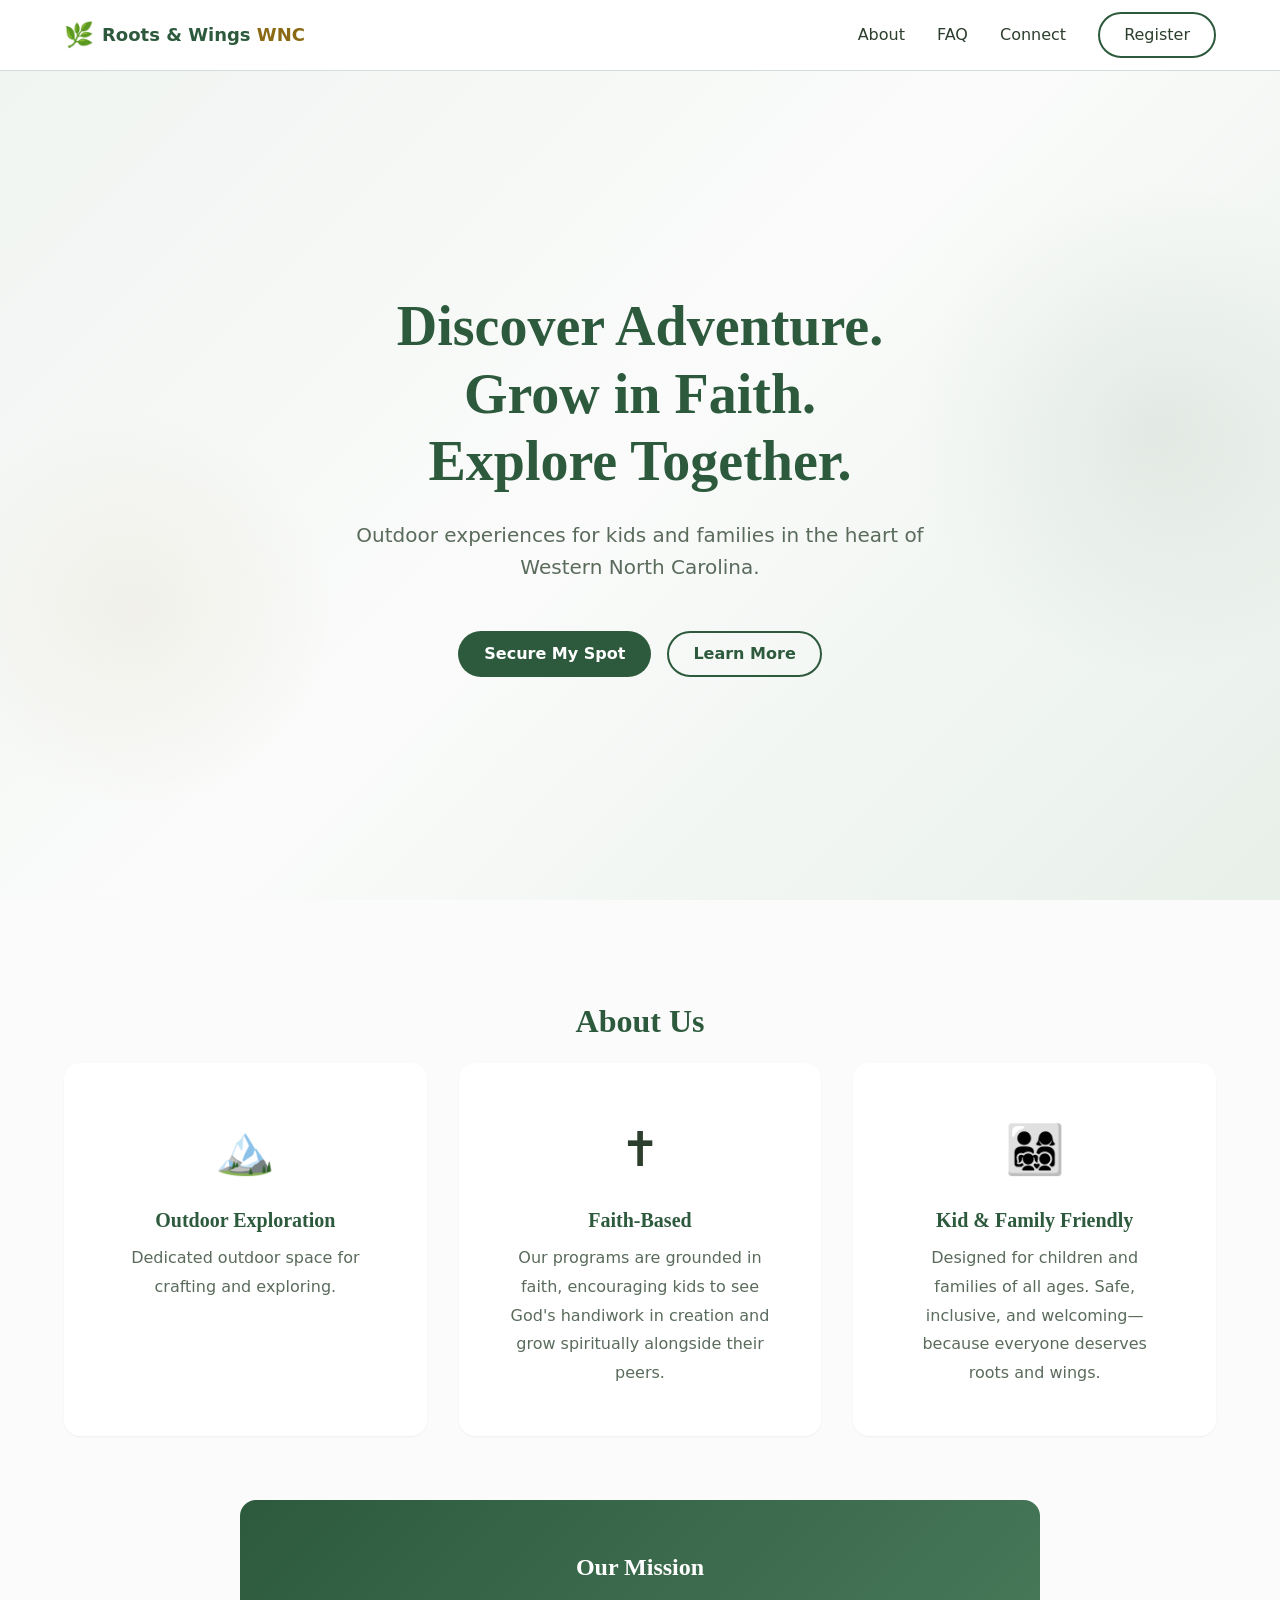
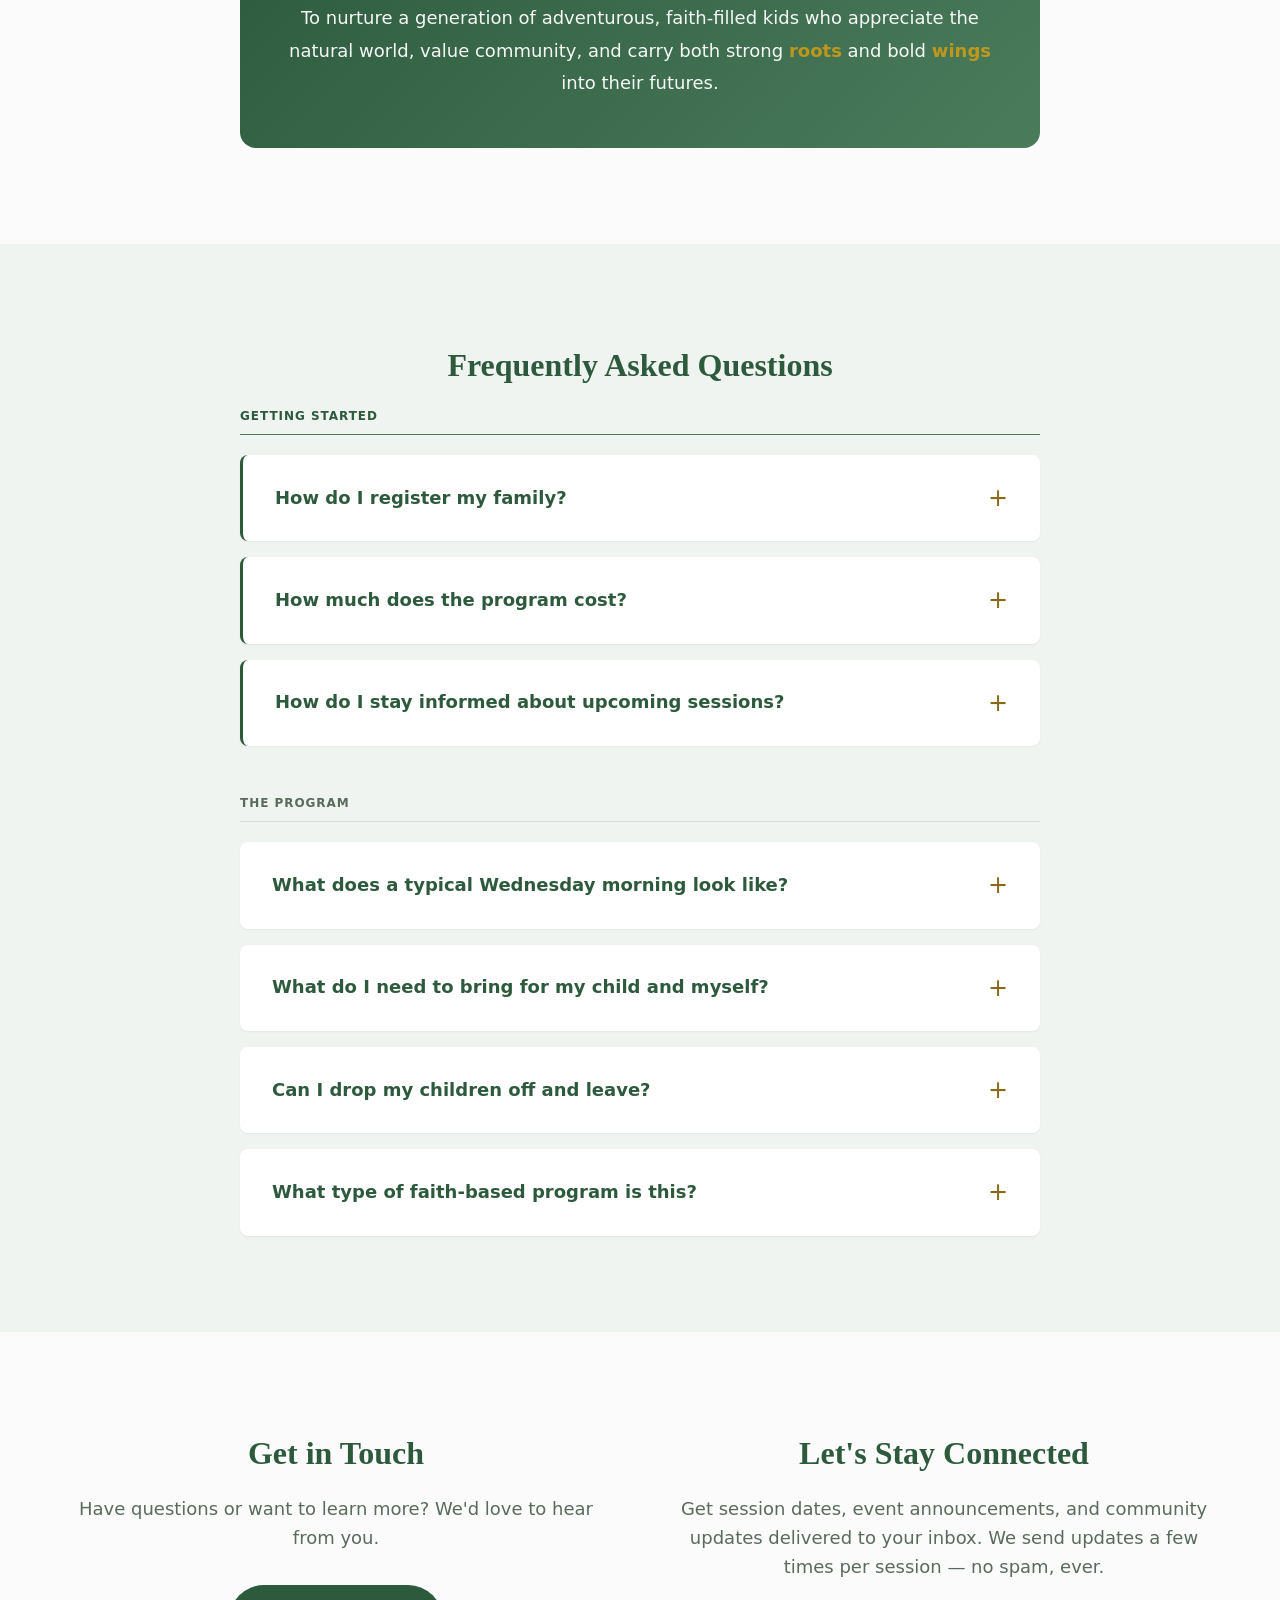
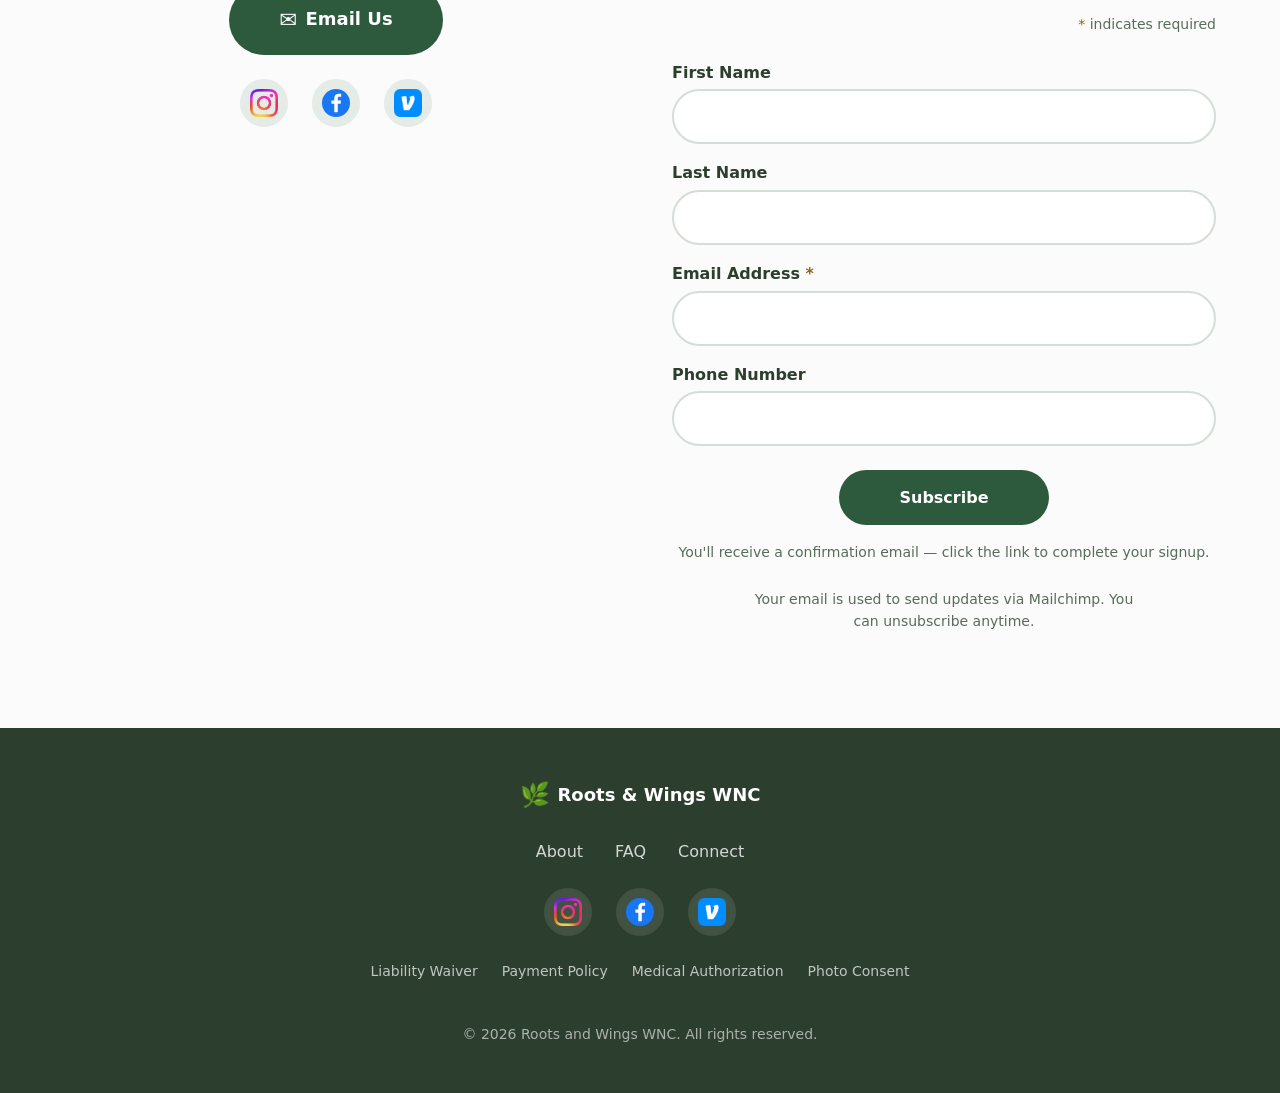
==== commit 3f3e9d37: "added Register button and linked to Google Form" ====
--- a/web/index.html
+++ b/web/index.html
@@ -47,6 +47,11 @@
                 <li><a href="#about">About</a></li>
                 <li><a href="#faq">FAQ</a></li>
                 <li><a href="#subscribe">Connect</a></li>
+                <li class="nav-register">
+                    <a href="https://docs.google.com/forms/d/1t1JDsPCcCqkzhHYkcG2WO82APsgjfCR-HAG7CGF20ys/" class="btn btn-secondary btn-sm" target="_blank" rel="noopener noreferrer">
+                        Register
+                    </a>
+                </li>
                 <li class="nav-social">
                     <a href="https://instagram.com/rootsandwingswnc" class="social-link-nav instagram" aria-label="Follow us on Instagram">
                         <img src="Instagram_Glyph_Gradient.png" alt="Instagram" />
@@ -82,7 +87,7 @@
                 <p class="hero-subtitle" id="hero-subtitle">Outdoor experiences for kids and families in the heart of Western North
                     Carolina.</p>
                 <div class="hero-cta" id="hero-cta">
-                    <a href="#subscribe" class="btn btn-primary">Connect with Us</a>
+                    <a href="https://docs.google.com/forms/d/1t1JDsPCcCqkzhHYkcG2WO82APsgjfCR-HAG7CGF20ys/" class="btn btn-primary" target="_blank" rel="noopener noreferrer">Secure My Spot</a>
                     <a href="#about" class="btn btn-secondary">Learn More</a>
                 </div>
             </div>
@@ -126,75 +131,87 @@
             <div class="container">
                 <h2 class="section-title">Frequently Asked Questions</h2>
                 <div class="faq-list">
-                    <details class="faq-item">
-                        <summary class="faq-question">What do I need to bring for my child and myself?</summary>
-                        <div class="faq-answer">
-                            <p>Since this is an outdoor program that runs rain or shine, please come prepared for the elements:</p>
-                            <ul>
-                                <li><strong>Snacks</strong> for your children to enjoy during our designated snack and circle time</li>
-                                <li><strong>A blanket</strong> to sit on during group activities</li>
-                                <li><strong>Weather-appropriate clothing</strong> to ensure everyone stays comfortable while exploring</li>
-                            </ul>
-                        </div>
-                    </details>
-
-                    <details class="faq-item">
-                        <summary class="faq-question">What type of faith-based program is this?</summary>
-                        <div class="faq-answer">
-                            <p>Roots and Wings is an outdoor and faith-based program designed for families to connect and explore together. Our curriculum is rooted in a non-denominational Christian background.</p>
-                            <p><strong>For the Children:</strong> We teach "easy liturgy"—simple rhythms of worship and prayer—that they can use independently and share with their family and friends.</p>
-                            <p><strong>For the Guardians:</strong> During our dedicated Parent Circle Time, we reflect on faith-based readings focused on families and the goal of raising a "team" that is on mission for God.</p>
-                        </div>
-                    </details>
-
-                    <details class="faq-item">
-                        <summary class="faq-question">Can I drop my children off and leave?</summary>
-                        <div class="faq-answer">
-                            <p>This is primarily a parent-led outdoor program where "parents connect and kids explore". A key component of our schedule is the Parent Connect & Wind Down period, which provides a space for adults to walk alongside one another in their shared journey.</p>
-                            <p>Because the program is designed for families to connect, we encourage you to stay; however, drop-offs may be discussed on a case-by-case basis.</p>
-                        </div>
-                    </details>
-
-                    <details class="faq-item">
-                        <summary class="faq-question">How much does the program cost?</summary>
-                        <div class="faq-answer">
-                            <p>The program consists of 8-week sessions. The cost is <strong>$80 per family</strong> for the full session, which averages to $10 per class and covers all supplies for fine motor crafts and activities.</p>
-                            <p><em>We remain flexible for families on a budget—please reach out to discuss your situation.</em></p>
-                        </div>
-                    </details>
-
-                    <details class="faq-item">
-                        <summary class="faq-question">What does a typical Wednesday morning look like?</summary>
-                        <div class="faq-answer">
-                            <p>Our sessions run from <strong>10:00 AM to 12:00 PM</strong>. The morning flows through several stages:</p>
-                            <ul>
-                                <li><strong>10:00 – 10:45 AM:</strong> Arrival followed by fine motor crafts and activities</li>
-                                <li><strong>10:45 – 11:45 AM:</strong> Group time, snacks, and gross motor exploration or outdoor play</li>
-                                <li><strong>11:45 AM – 12:00 PM:</strong> Parent Connect while children enjoy a final period of free play</li>
-                            </ul>
-                        </div>
-                    </details>
-
-                    <details class="faq-item">
-                        <summary class="faq-question">How do I register my family?</summary>
-                        <div class="faq-answer">
-                            <p>Registration is handled through our <strong>Google Form</strong>. During registration you'll be asked to review and acknowledge our policies:</p>
-                            <ul>
-                                <li><a href="liability-waiver.html">Liability Waiver &amp; Assumption of Risk</a></li>
-                                <li><a href="payment-policy.html">Payment Policy</a> — $80 per family via Venmo</li>
-                                <li><a href="medical-authorization.html">Medical &amp; Emergency Authorization</a></li>
-                                <li><a href="photo-consent.html">Photo &amp; Media Consent</a> (optional)</li>
-                            </ul>
-                            <p>Once you submit the form, send payment via <a href="https://venmo.com/rootsandwingswnc">Venmo (@rootsandwingswnc)</a> within 7 days to secure your spot.</p>
-                        </div>
-                    </details>
-
-                    <details class="faq-item">
-                        <summary class="faq-question">How do I stay informed about upcoming sessions?</summary>
-                        <div class="faq-answer">
-                            <p><a href="#subscribe">Subscribe to our newsletter</a> below! We send regular updates about upcoming sessions, special events, and news.</p>
-                        </div>
-                    </details>
+
+                    <!-- Getting Started -->
+                    <div class="faq-group faq-group--featured">
+                        <h3 class="faq-group-title">Getting Started</h3>
+
+                        <details class="faq-item">
+                            <summary class="faq-question">How do I register my family?</summary>
+                            <div class="faq-answer">
+                                <p>Registration is handled through our <a href="https://docs.google.com/forms/d/1t1JDsPCcCqkzhHYkcG2WO82APsgjfCR-HAG7CGF20ys/" target="_blank" rel="noopener noreferrer"><strong>Google Form</strong></a>. During registration you'll be asked to review and acknowledge our policies:</p>
+                                <ul>
+                                    <li><a href="liability-waiver.html">Liability Waiver &amp; Assumption of Risk</a></li>
+                                    <li><a href="payment-policy.html">Payment Policy</a> — $80 per family via Venmo</li>
+                                    <li><a href="medical-authorization.html">Medical &amp; Emergency Authorization</a></li>
+                                    <li><a href="photo-consent.html">Photo &amp; Media Consent</a> (optional)</li>
+                                </ul>
+                                <p>Once you submit the form, send payment via <a href="https://venmo.com/rootsandwingswnc">Venmo (@rootsandwingswnc)</a> within 7 days to secure your spot.</p>
+                            </div>
+                        </details>
+
+                        <details class="faq-item">
+                            <summary class="faq-question">How much does the program cost?</summary>
+                            <div class="faq-answer">
+                                <p>The program consists of 8-week sessions. The cost is <strong>$80 per family</strong> for the full session, which averages to $10 per class and covers all supplies for fine motor crafts and activities.</p>
+                                <p><em>We remain flexible for families on a budget—please reach out to discuss your situation.</em></p>
+                            </div>
+                        </details>
+
+                        <details class="faq-item">
+                            <summary class="faq-question">How do I stay informed about upcoming sessions?</summary>
+                            <div class="faq-answer">
+                                <p><a href="#subscribe">Subscribe to our newsletter</a> below! We send regular updates about upcoming sessions, special events, and news.</p>
+                            </div>
+                        </details>
+                    </div>
+
+                    <!-- The Program -->
+                    <div class="faq-group">
+                        <h3 class="faq-group-title">The Program</h3>
+
+                        <details class="faq-item">
+                            <summary class="faq-question">What does a typical Wednesday morning look like?</summary>
+                            <div class="faq-answer">
+                                <p>Our sessions run from <strong>10:00 AM to 12:00 PM</strong>. The morning flows through several stages:</p>
+                                <ul>
+                                    <li><strong>10:00 – 10:45 AM:</strong> Arrival followed by fine motor crafts and activities</li>
+                                    <li><strong>10:45 – 11:45 AM:</strong> Group time, snacks, and gross motor exploration or outdoor play</li>
+                                    <li><strong>11:45 AM – 12:00 PM:</strong> Parent Connect while children enjoy a final period of free play</li>
+                                </ul>
+                            </div>
+                        </details>
+
+                        <details class="faq-item">
+                            <summary class="faq-question">What do I need to bring for my child and myself?</summary>
+                            <div class="faq-answer">
+                                <p>Since this is an outdoor program that runs rain or shine, please come prepared for the elements:</p>
+                                <ul>
+                                    <li><strong>Snacks</strong> for your children to enjoy during our designated snack and circle time</li>
+                                    <li><strong>A blanket</strong> to sit on during group activities</li>
+                                    <li><strong>Weather-appropriate clothing</strong> to ensure everyone stays comfortable while exploring</li>
+                                </ul>
+                            </div>
+                        </details>
+
+                        <details class="faq-item">
+                            <summary class="faq-question">Can I drop my children off and leave?</summary>
+                            <div class="faq-answer">
+                                <p>This is primarily a parent-led outdoor program where "parents connect and kids explore". A key component of our schedule is the Parent Connect &amp; Wind Down period, which provides a space for adults to walk alongside one another in their shared journey.</p>
+                                <p>Because the program is designed for families to connect, we encourage you to stay; however, drop-offs may be discussed on a case-by-case basis.</p>
+                            </div>
+                        </details>
+
+                        <details class="faq-item">
+                            <summary class="faq-question">What type of faith-based program is this?</summary>
+                            <div class="faq-answer">
+                                <p>Roots and Wings is an outdoor and faith-based program designed for families to connect and explore together. Our curriculum is rooted in a non-denominational Christian background.</p>
+                                <p><strong>For the Children:</strong> We teach "easy liturgy"—simple rhythms of worship and prayer—that they can use independently and share with their family and friends.</p>
+                                <p><strong>For the Guardians:</strong> During our dedicated Parent Circle Time, we reflect on faith-based readings focused on families and the goal of raising a "team" that is on mission for God.</p>
+                            </div>
+                        </details>
+                    </div>
+
                 </div>
             </div>
         </section>
@@ -492,7 +509,7 @@
                 
                 if (ctaEl) {
                     ctaEl.innerHTML = `
-                        <a href="${activeBanner.cta_url}" class="btn btn-primary">${activeBanner.cta_text}</a>
+                        <a href="${activeBanner.cta_url}" class="btn btn-primary" target="_blank" rel="noopener noreferrer">${activeBanner.cta_text}</a>
                         <a href="#about" class="btn btn-secondary">Learn More</a>
                     `;
                 }
--- a/web/styles.css
+++ b/web/styles.css
@@ -230,7 +230,7 @@
   transition: color var(--transition-fast);
 }
 
-.nav-links a:hover {
+.nav-links a:not(.btn):hover {
   color: var(--color-primary);
 }
 
@@ -344,6 +344,19 @@
     width: 24px;
     height: 24px;
     display: block;
+  }
+
+  .nav-register {
+    display: flex;
+    justify-content: center;
+    padding: var(--space-md) 0;
+    border-top: 1px solid var(--color-border);
+    list-style: none;
+  }
+
+  .nav-register .btn {
+    width: 100%;
+    max-width: 250px;
   }
 
   .nav-email {
@@ -697,7 +710,34 @@
   margin: 0 auto;
   display: flex;
   flex-direction: column;
+  gap: var(--space-2xl);
+}
+
+.faq-group {
+  display: flex;
+  flex-direction: column;
   gap: var(--space-md);
+}
+
+.faq-group-title {
+  font-family: var(--font-family);
+  font-size: var(--font-size-xs);
+  font-weight: 700;
+  letter-spacing: 0.08em;
+  text-transform: uppercase;
+  color: var(--color-text-light);
+  padding-bottom: var(--space-sm);
+  border-bottom: 1px solid var(--color-border);
+  margin-bottom: var(--space-xs);
+}
+
+.faq-group--featured .faq-group-title {
+  color: var(--color-primary);
+  border-bottom-color: var(--color-primary-light);
+}
+
+.faq-group--featured .faq-item {
+  border-left: 3px solid var(--color-primary);
 }
 
 .faq-item {
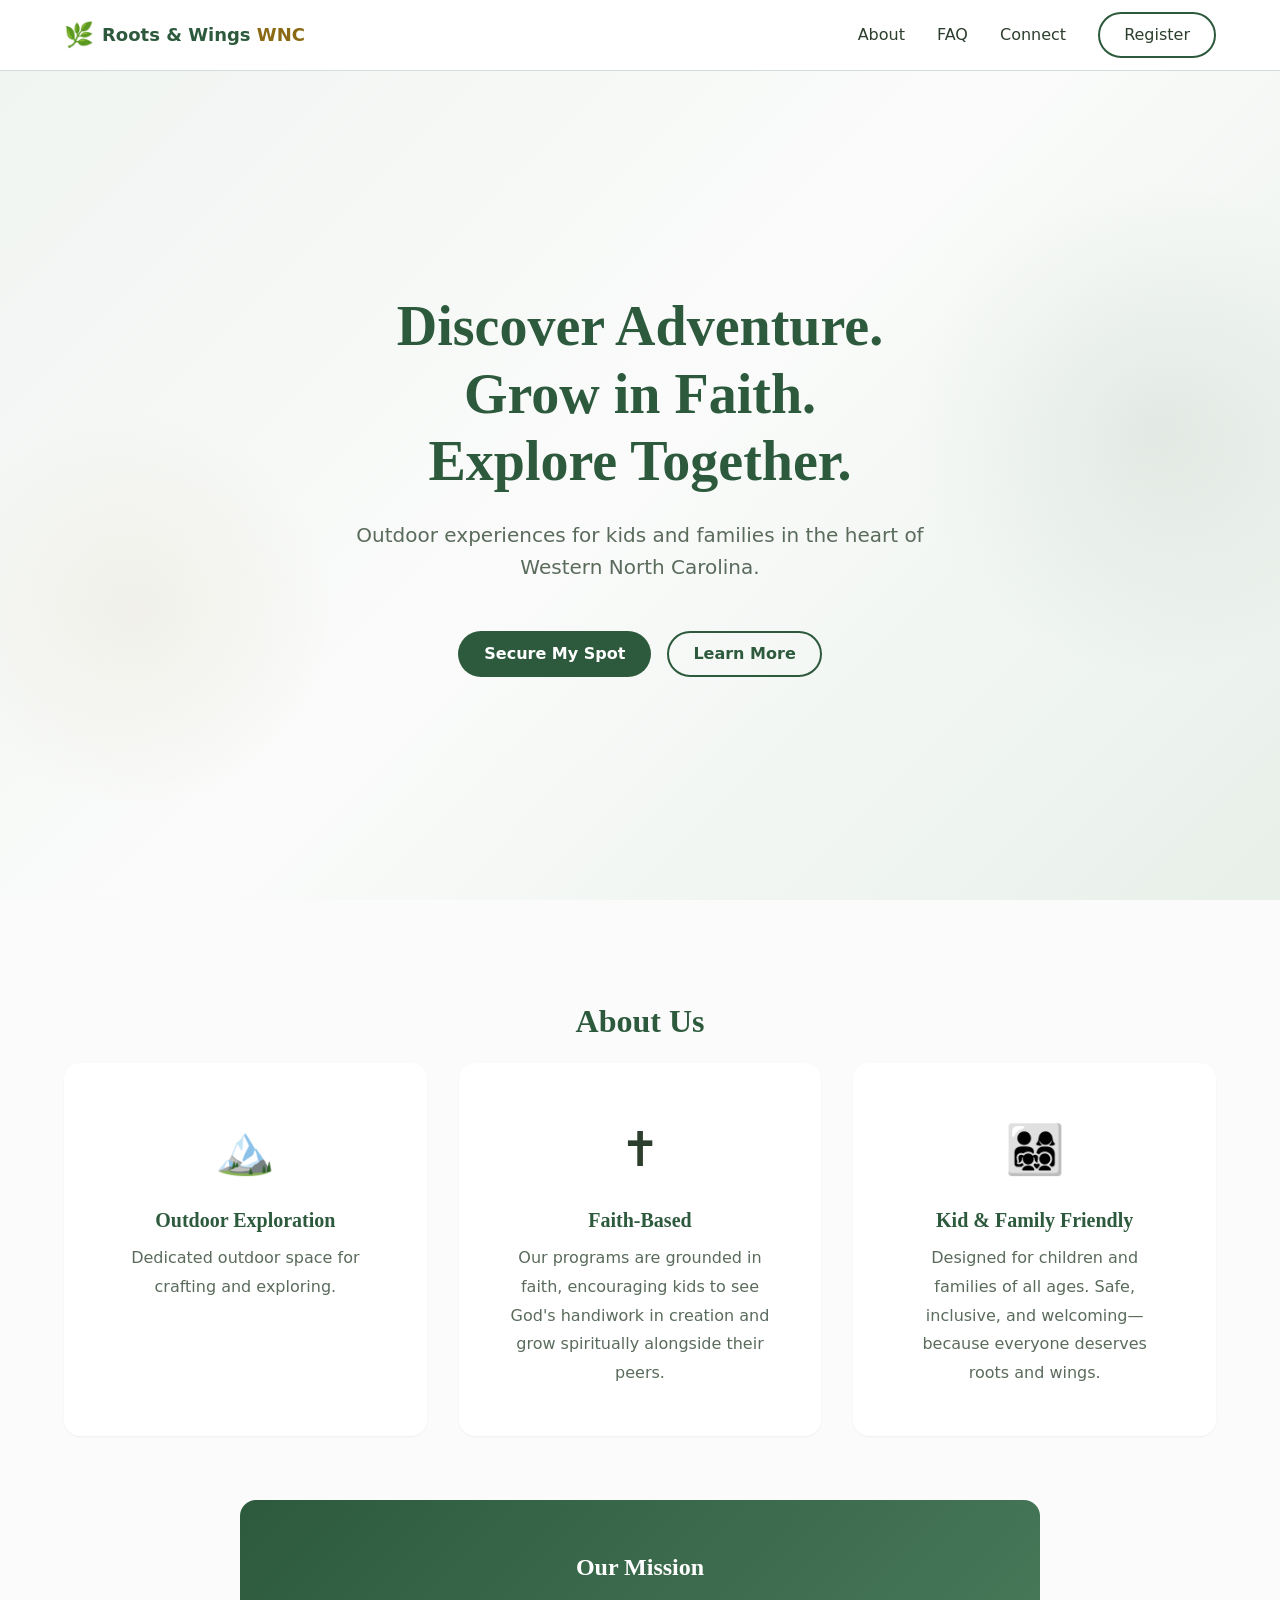
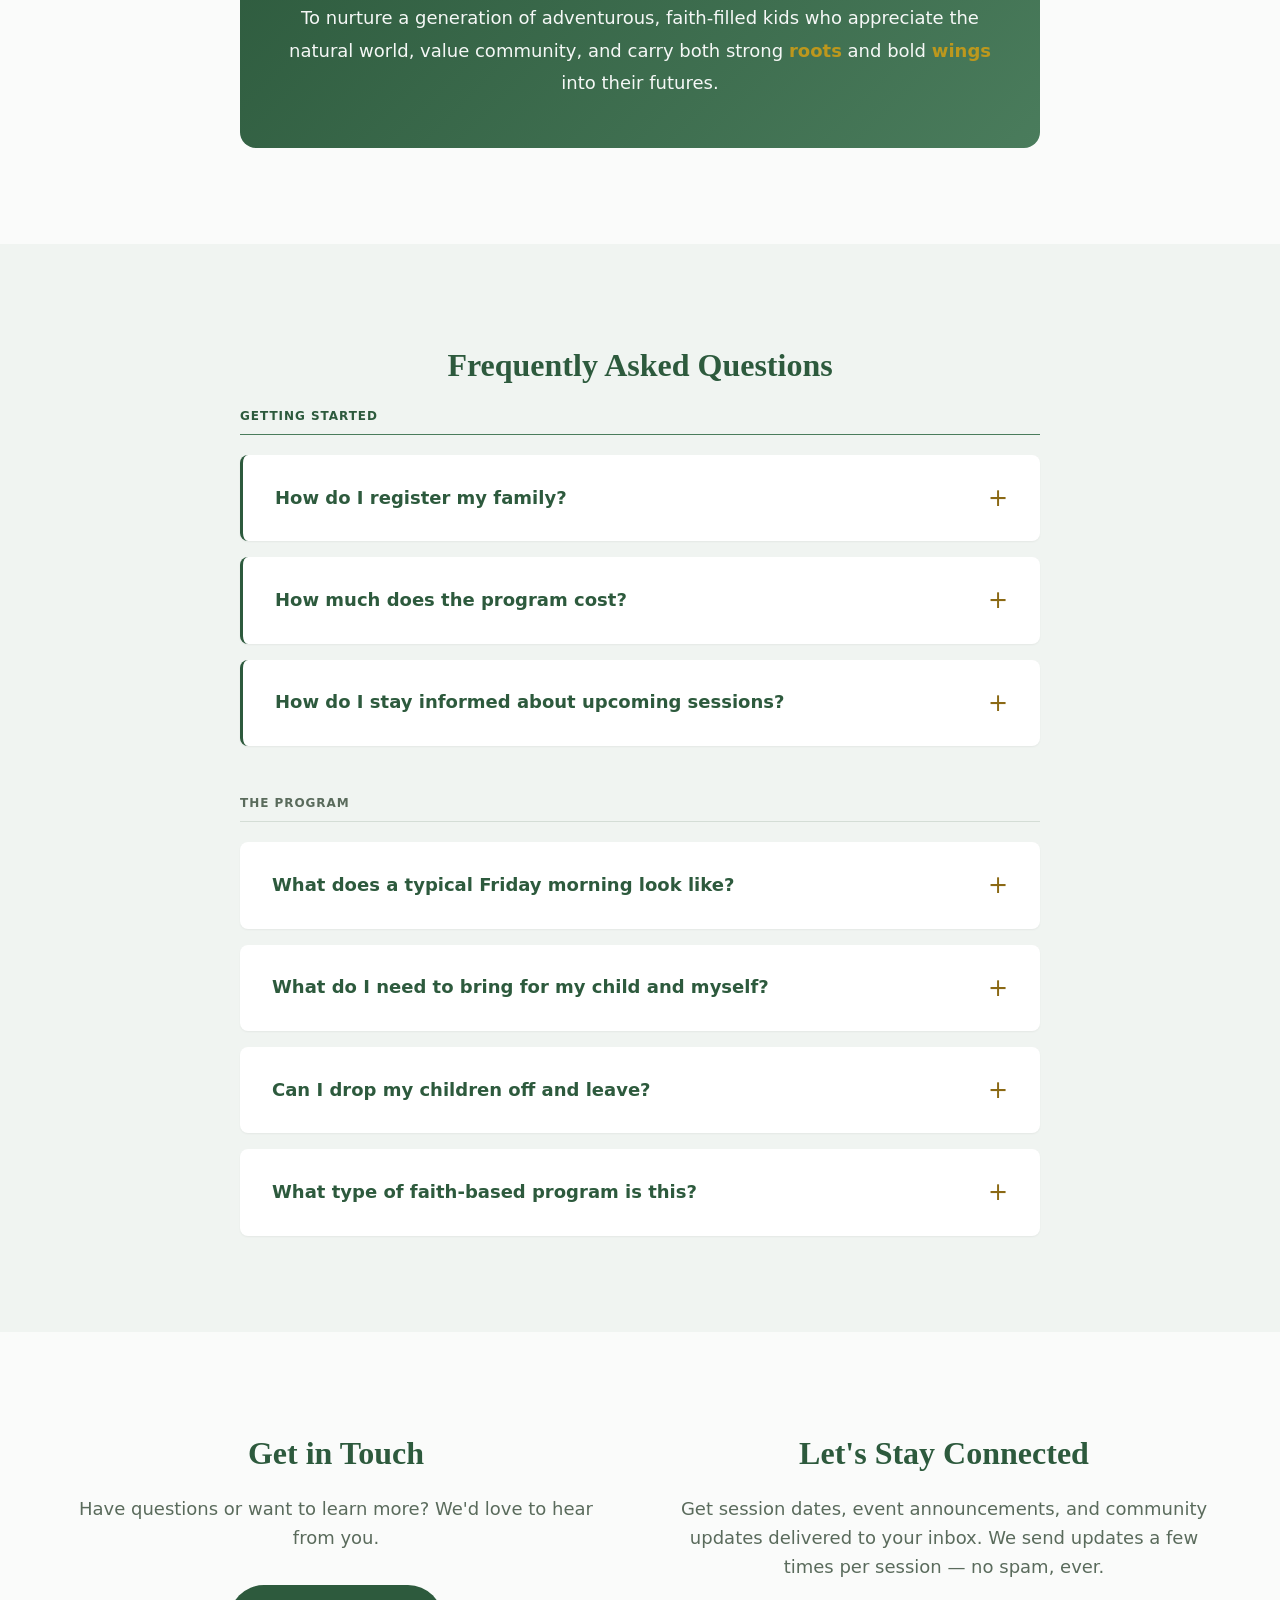
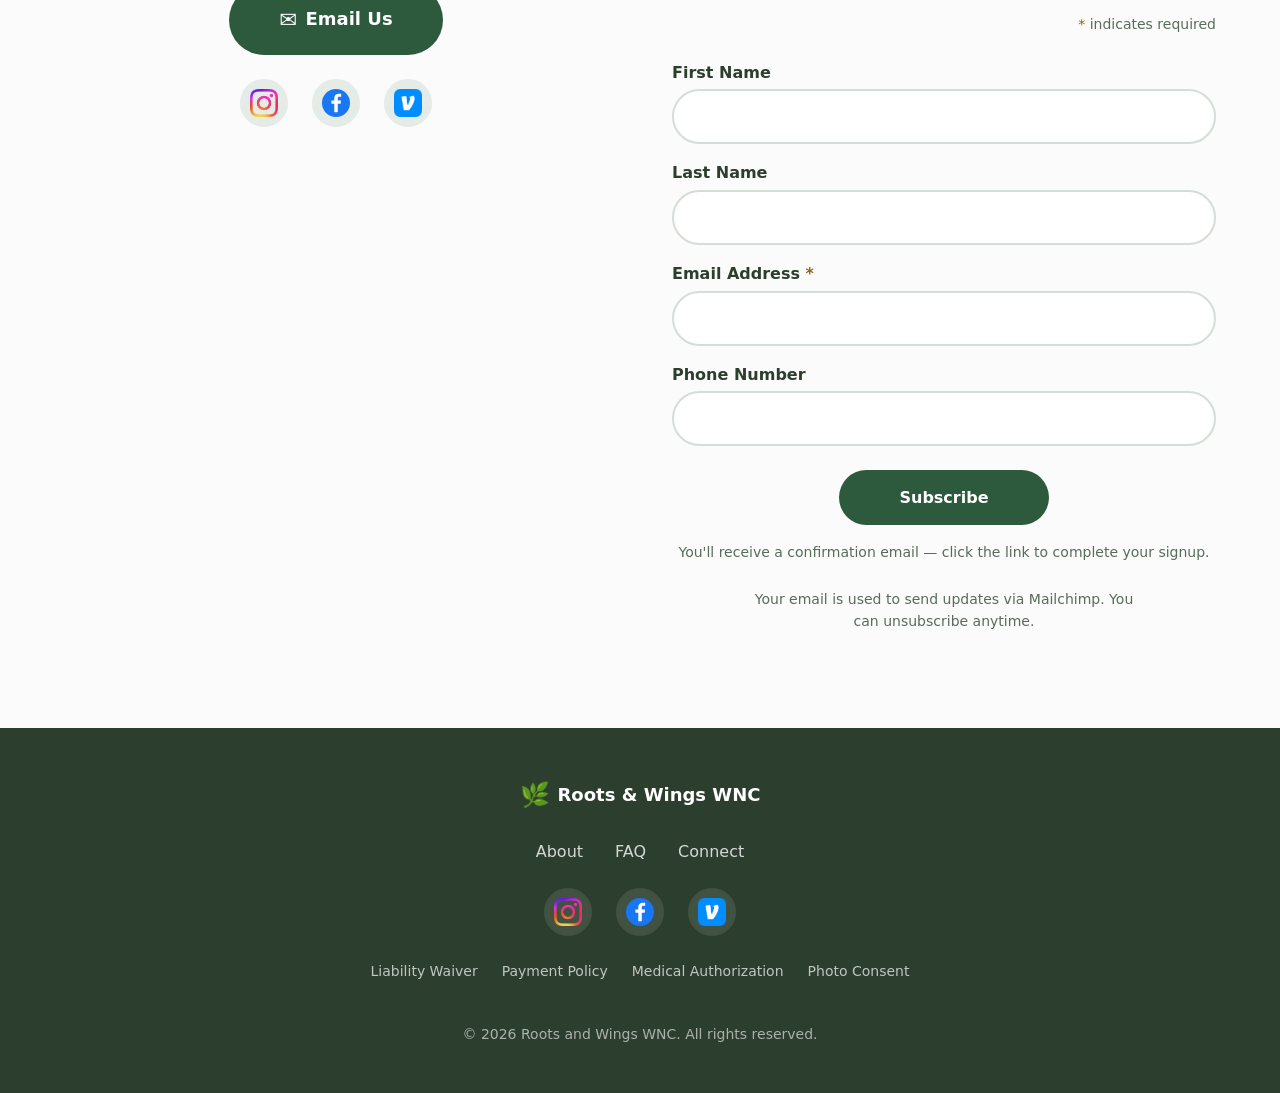
==== commit bd89844a: "sessions now 6 weeks on Fridays, fee $60 Session length drops from 8 weeks to 6, and class moves fro" ====
--- a/web/index.html
+++ b/web/index.html
@@ -142,7 +142,7 @@
                                 <p>Registration is handled through our <a href="https://docs.google.com/forms/d/1t1JDsPCcCqkzhHYkcG2WO82APsgjfCR-HAG7CGF20ys/" target="_blank" rel="noopener noreferrer"><strong>Google Form</strong></a>. During registration you'll be asked to review and acknowledge our policies:</p>
                                 <ul>
                                     <li><a href="liability-waiver.html">Liability Waiver &amp; Assumption of Risk</a></li>
-                                    <li><a href="payment-policy.html">Payment Policy</a> — $80 per family via Venmo</li>
+                                    <li><a href="payment-policy.html">Payment Policy</a> — $60 per family via Venmo</li>
                                     <li><a href="medical-authorization.html">Medical &amp; Emergency Authorization</a></li>
                                     <li><a href="photo-consent.html">Photo &amp; Media Consent</a> (optional)</li>
                                 </ul>
@@ -153,7 +153,7 @@
                         <details class="faq-item">
                             <summary class="faq-question">How much does the program cost?</summary>
                             <div class="faq-answer">
-                                <p>The program consists of 8-week sessions. The cost is <strong>$80 per family</strong> for the full session, which averages to $10 per class and covers all supplies for fine motor crafts and activities.</p>
+                                <p>The program consists of 6-week sessions. The cost is <strong>$60 per family</strong> for the full session, which averages to $10 per class and covers all supplies for fine motor crafts and activities.</p>
                                 <p><em>We remain flexible for families on a budget—please reach out to discuss your situation.</em></p>
                             </div>
                         </details>
@@ -171,7 +171,7 @@
                         <h3 class="faq-group-title">The Program</h3>
 
                         <details class="faq-item">
-                            <summary class="faq-question">What does a typical Wednesday morning look like?</summary>
+                            <summary class="faq-question">What does a typical Friday morning look like?</summary>
                             <div class="faq-answer">
                                 <p>Our sessions run from <strong>10:00 AM to 12:00 PM</strong>. The morning flows through several stages:</p>
                                 <ul>
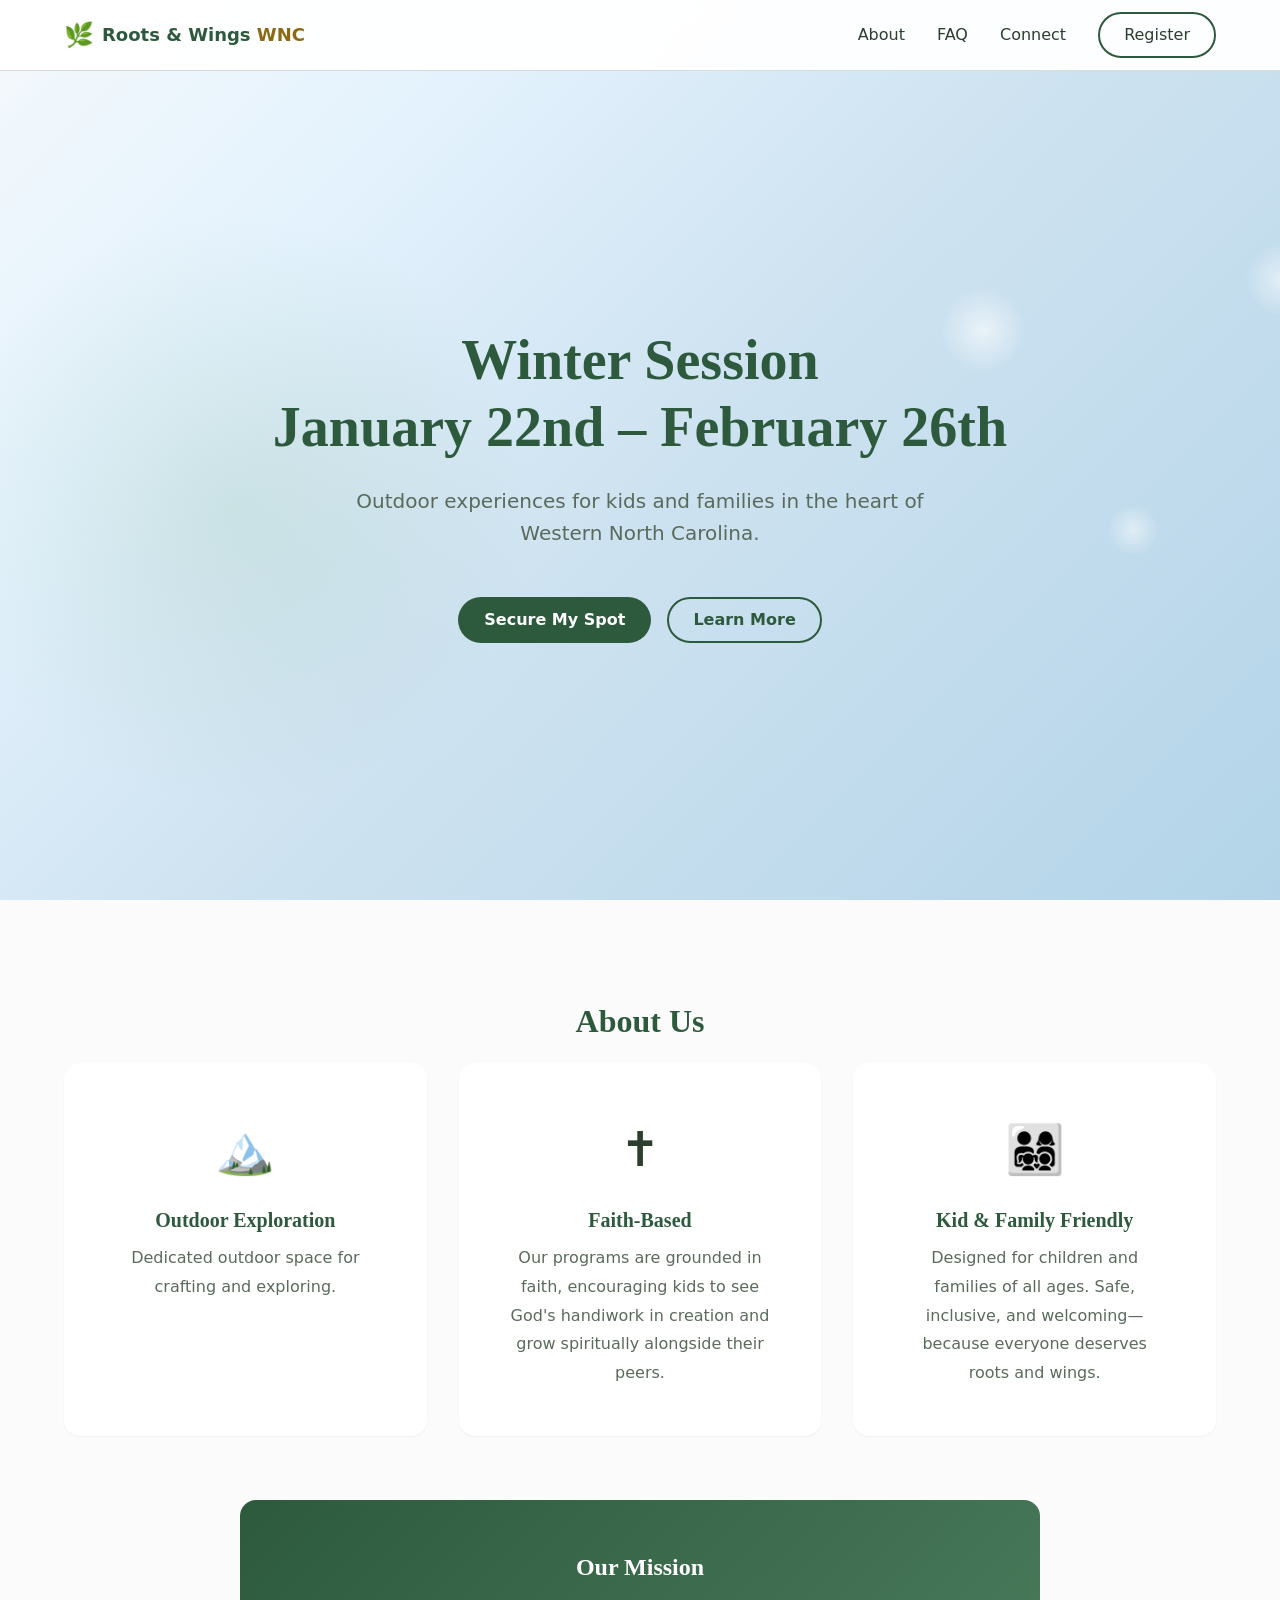
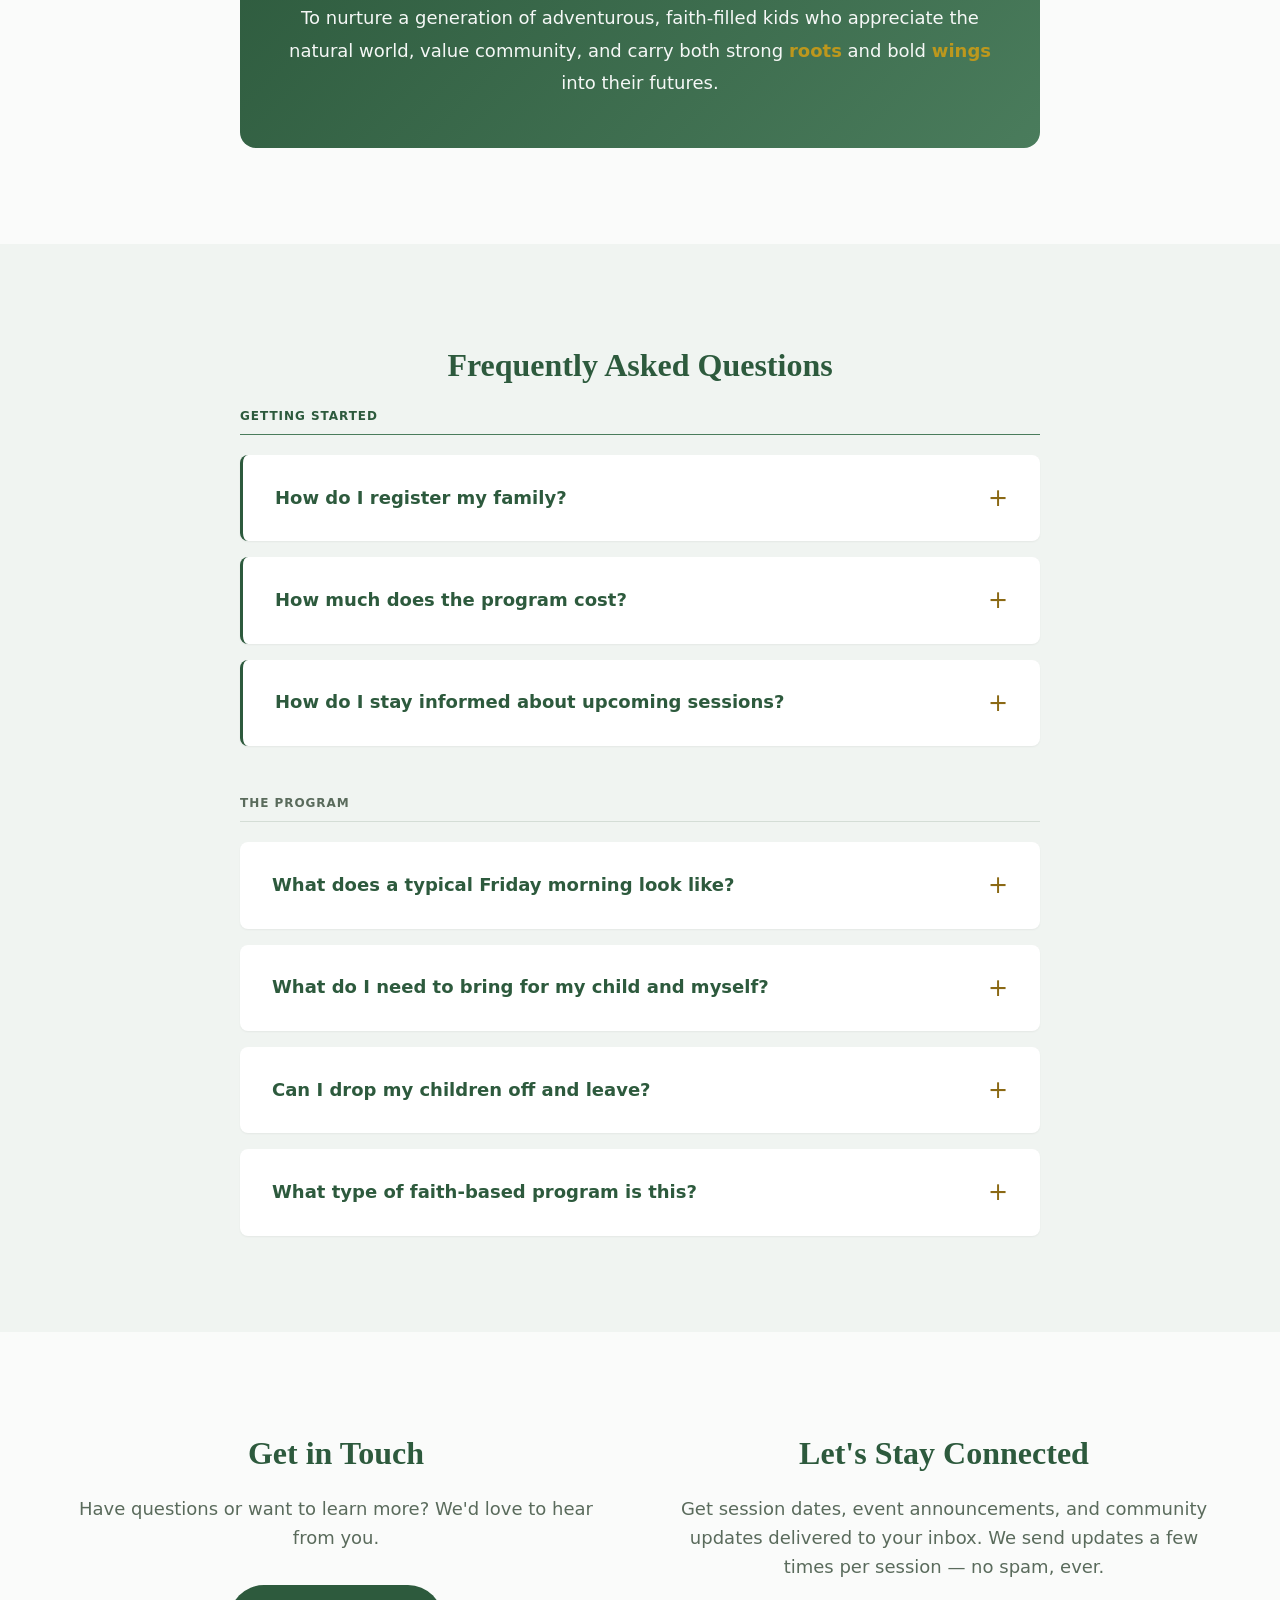
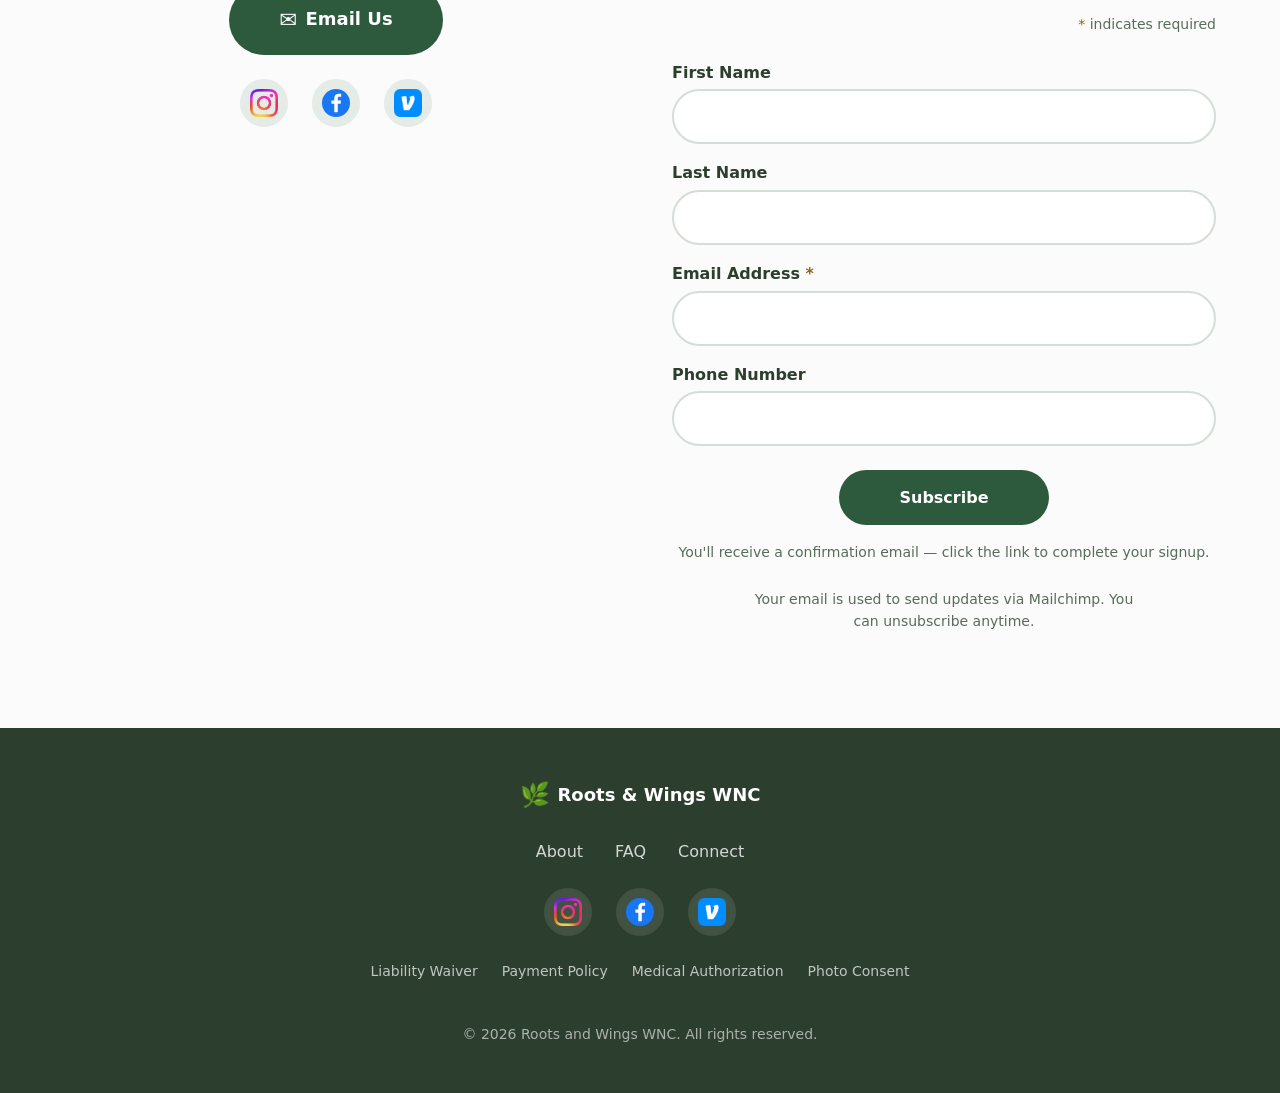
==== commit 11f41d72: "Add 2027 session schedule and winter hero theme Winter Jan 22-Feb 26, Spring Mar 26-Apr 30, Summer J" ====
--- a/web/index.html
+++ b/web/index.html
@@ -517,11 +517,13 @@
                 // Apply seasonal texture class
                 if (heroSection) {
                     // Remove any existing seasonal classes
-                    heroSection.classList.remove('hero-spring', 'hero-summer', 'hero-fall');
+                    heroSection.classList.remove('hero-winter', 'hero-spring', 'hero-summer', 'hero-fall');
                     
                     // Add seasonal class based on banner title
                     const season = activeBanner.title.toLowerCase();
-                    if (season.includes('spring')) {
+                    if (season.includes('winter')) {
+                        heroSection.classList.add('hero-winter');
+                    } else if (season.includes('spring')) {
                         heroSection.classList.add('hero-spring');
                     } else if (season.includes('summer')) {
                         heroSection.classList.add('hero-summer');
--- a/web/styles.css
+++ b/web/styles.css
@@ -62,7 +62,6 @@
   --container-narrow: 800px;
   
   /* Effects */
-  --radius-sm: 4px;
   --radius-md: 8px;
   --radius-lg: 16px;
   --radius-full: 9999px;
@@ -122,18 +121,6 @@
 
 .skip-link:focus {
   top: var(--space-md);
-}
-
-.visually-hidden {
-  position: absolute;
-  width: 1px;
-  height: 1px;
-  padding: 0;
-  margin: -1px;
-  overflow: hidden;
-  clip: rect(0, 0, 0, 0);
-  white-space: nowrap;
-  border: 0;
 }
 
 /* Focus styles */
@@ -425,11 +412,6 @@
   color: var(--color-text-inverse);
 }
 
-.btn-nav {
-  padding: var(--space-xs) var(--space-md);
-  font-size: var(--font-size-sm);
-}
-
 .btn-lg {
   padding: var(--space-md) var(--space-2xl);
   font-size: var(--font-size-lg);
@@ -605,6 +587,32 @@
     radial-gradient(circle at 50% 80%, rgba(230, 74, 25, 0.09) 0%, transparent 50%);
 }
 
+/* Winter - Frosty blues, snowy whites, evergreen accents */
+.hero-winter .hero-bg {
+  background: linear-gradient(135deg, #f5f9fc 0%, #e3f2fd 25%, #cfe3f1 50%, #b3d4e8 100%);
+}
+
+.hero-winter .hero-bg::before {
+  background: radial-gradient(circle, rgba(144, 202, 249, 0.18) 0%, transparent 70%);
+  animation: float 9s ease-in-out infinite;
+}
+
+.hero-winter .hero-bg::after {
+  background: radial-gradient(circle, rgba(46, 125, 50, 0.1) 0%, transparent 70%);
+  width: 600px;
+  height: 600px;
+  animation: float 11s ease-in-out infinite reverse;
+}
+
+/* Winter snowfall pattern overlay */
+.hero-winter .hero-bg::before {
+  background-image:
+    radial-gradient(circle at 15% 30%, rgba(255, 255, 255, 0.6) 0%, transparent 8%),
+    radial-gradient(circle at 45% 70%, rgba(255, 255, 255, 0.5) 0%, transparent 6%),
+    radial-gradient(circle at 75% 20%, rgba(255, 255, 255, 0.55) 0%, transparent 7%),
+    radial-gradient(circle at 85% 65%, rgba(255, 255, 255, 0.5) 0%, transparent 5%);
+}
+
 /* Seasonal animations */
 @keyframes float {
   0%, 100% {
@@ -887,11 +895,6 @@
 
 .contact-social .social-link:hover {
   background: rgba(45, 90, 61, 0.2);
-}
-
-.contact-email {
-  font-size: var(--font-size-lg);
-  color: var(--color-text-light);
 }
 
 /* --------------------------------------------------------------------------
@@ -1363,14 +1366,6 @@
   .section {
     padding: var(--space-3xl) 0;
   }
-  
-  .form-group {
-    flex-direction: column;
-  }
-  
-  .btn-submit {
-    width: 100%;
-  }
 }
 
 /* --------------------------------------------------------------------------
@@ -1379,7 +1374,7 @@
 @media print {
   .header,
   .hero-cta,
-  .subscribe-form,
+  .subscribe-form-wrapper,
   .footer-nav {
     display: none;
   }
